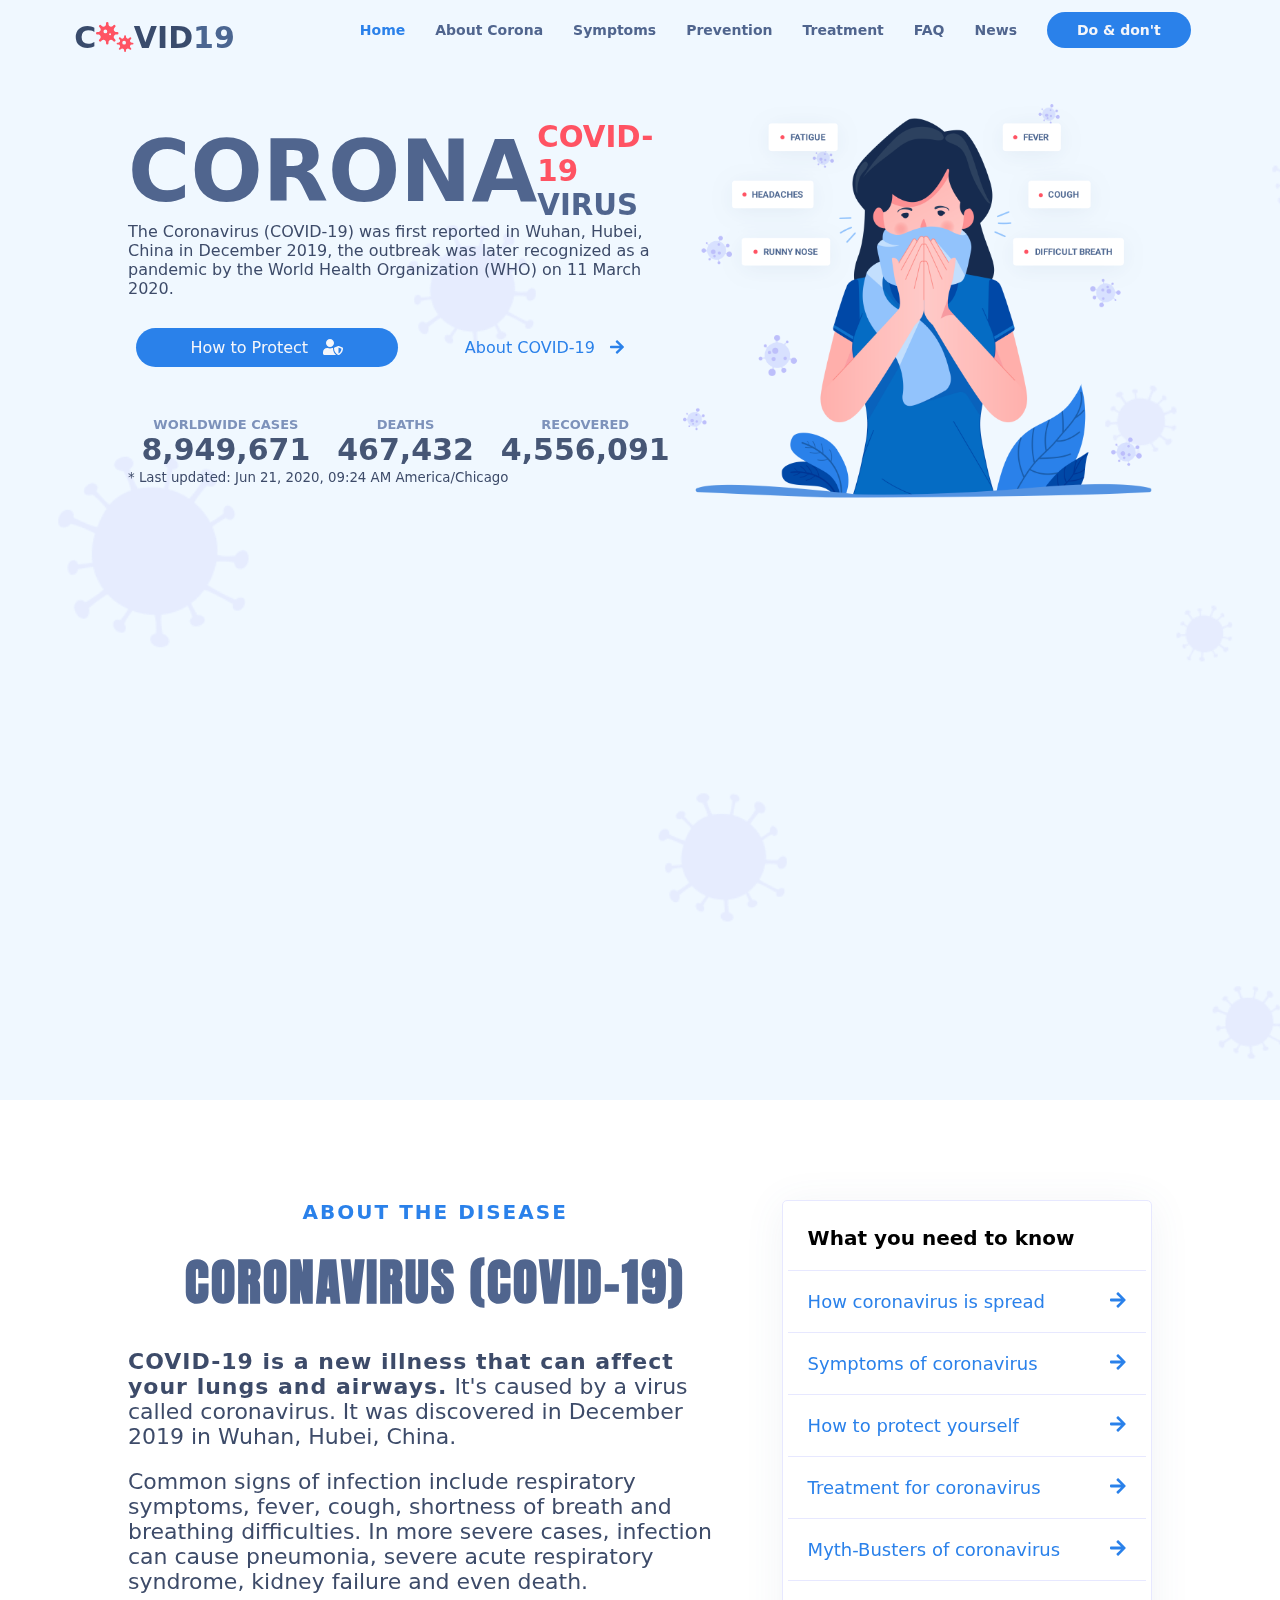
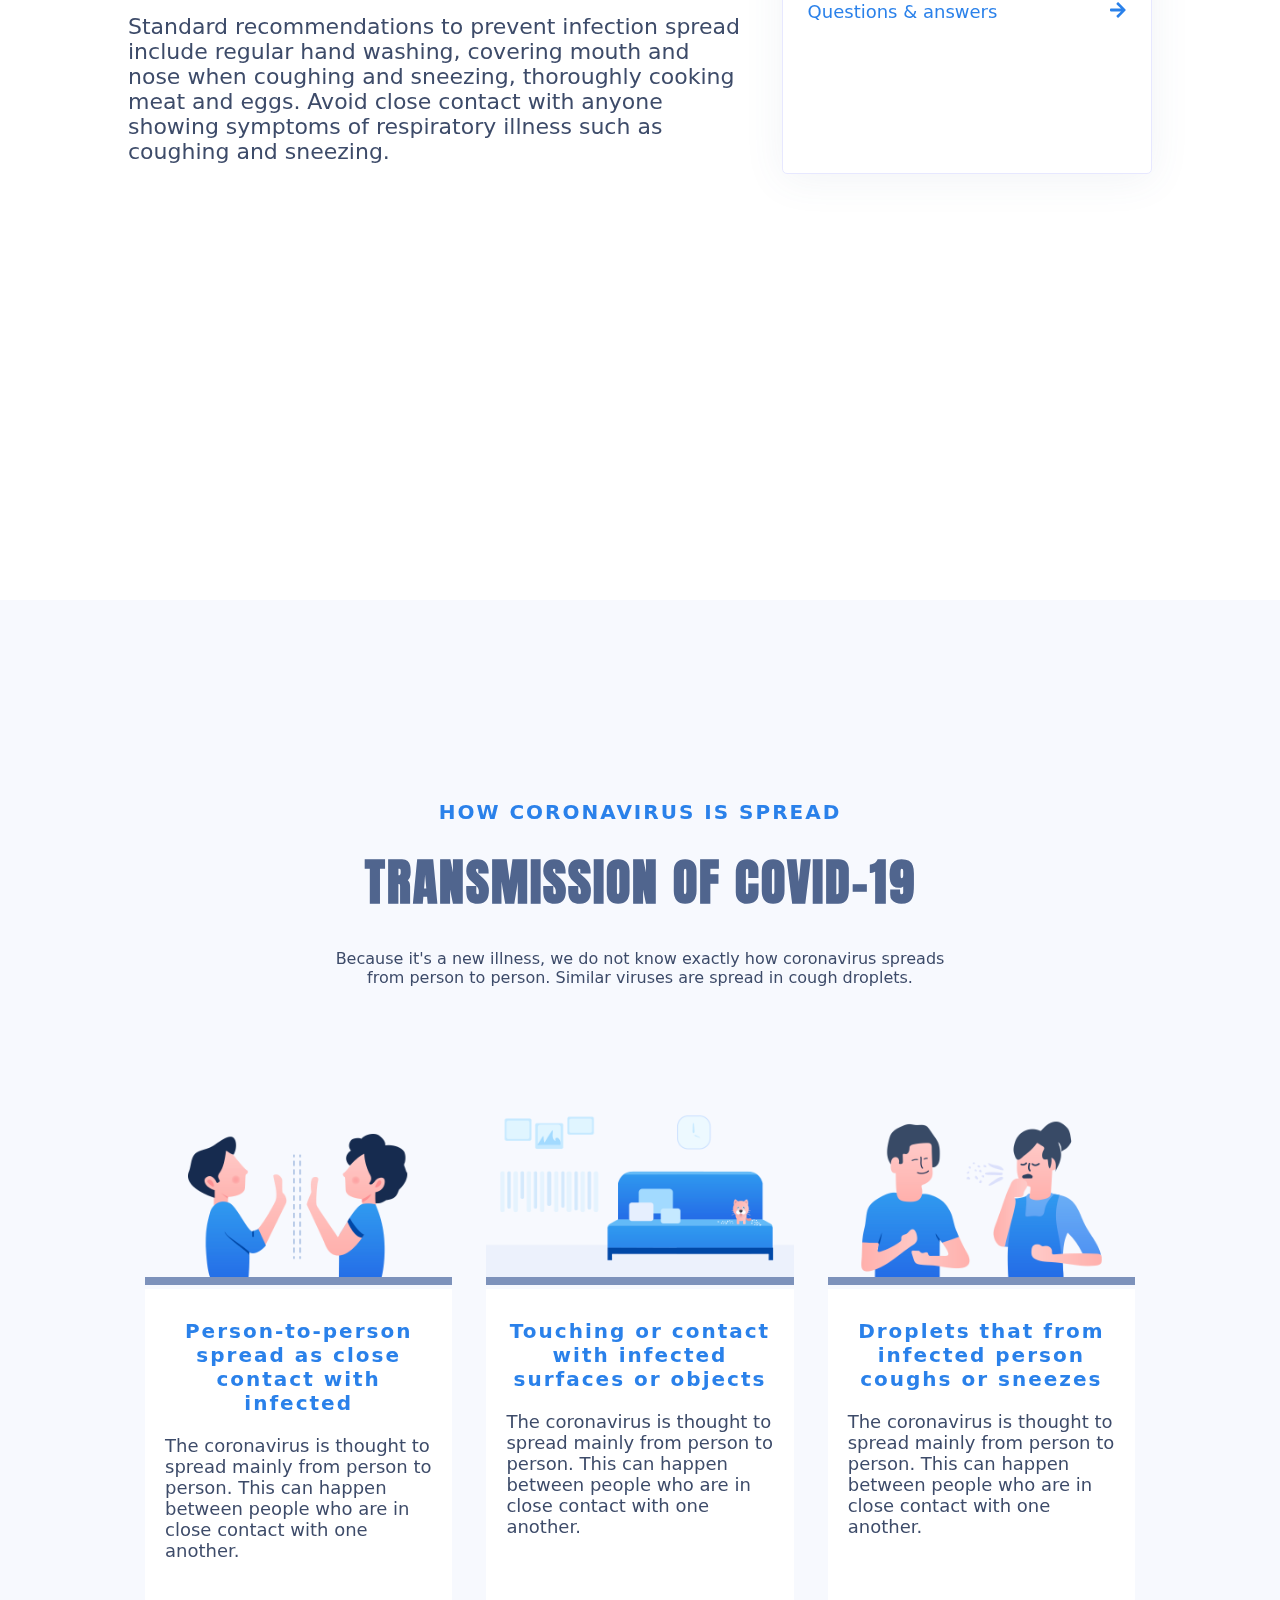
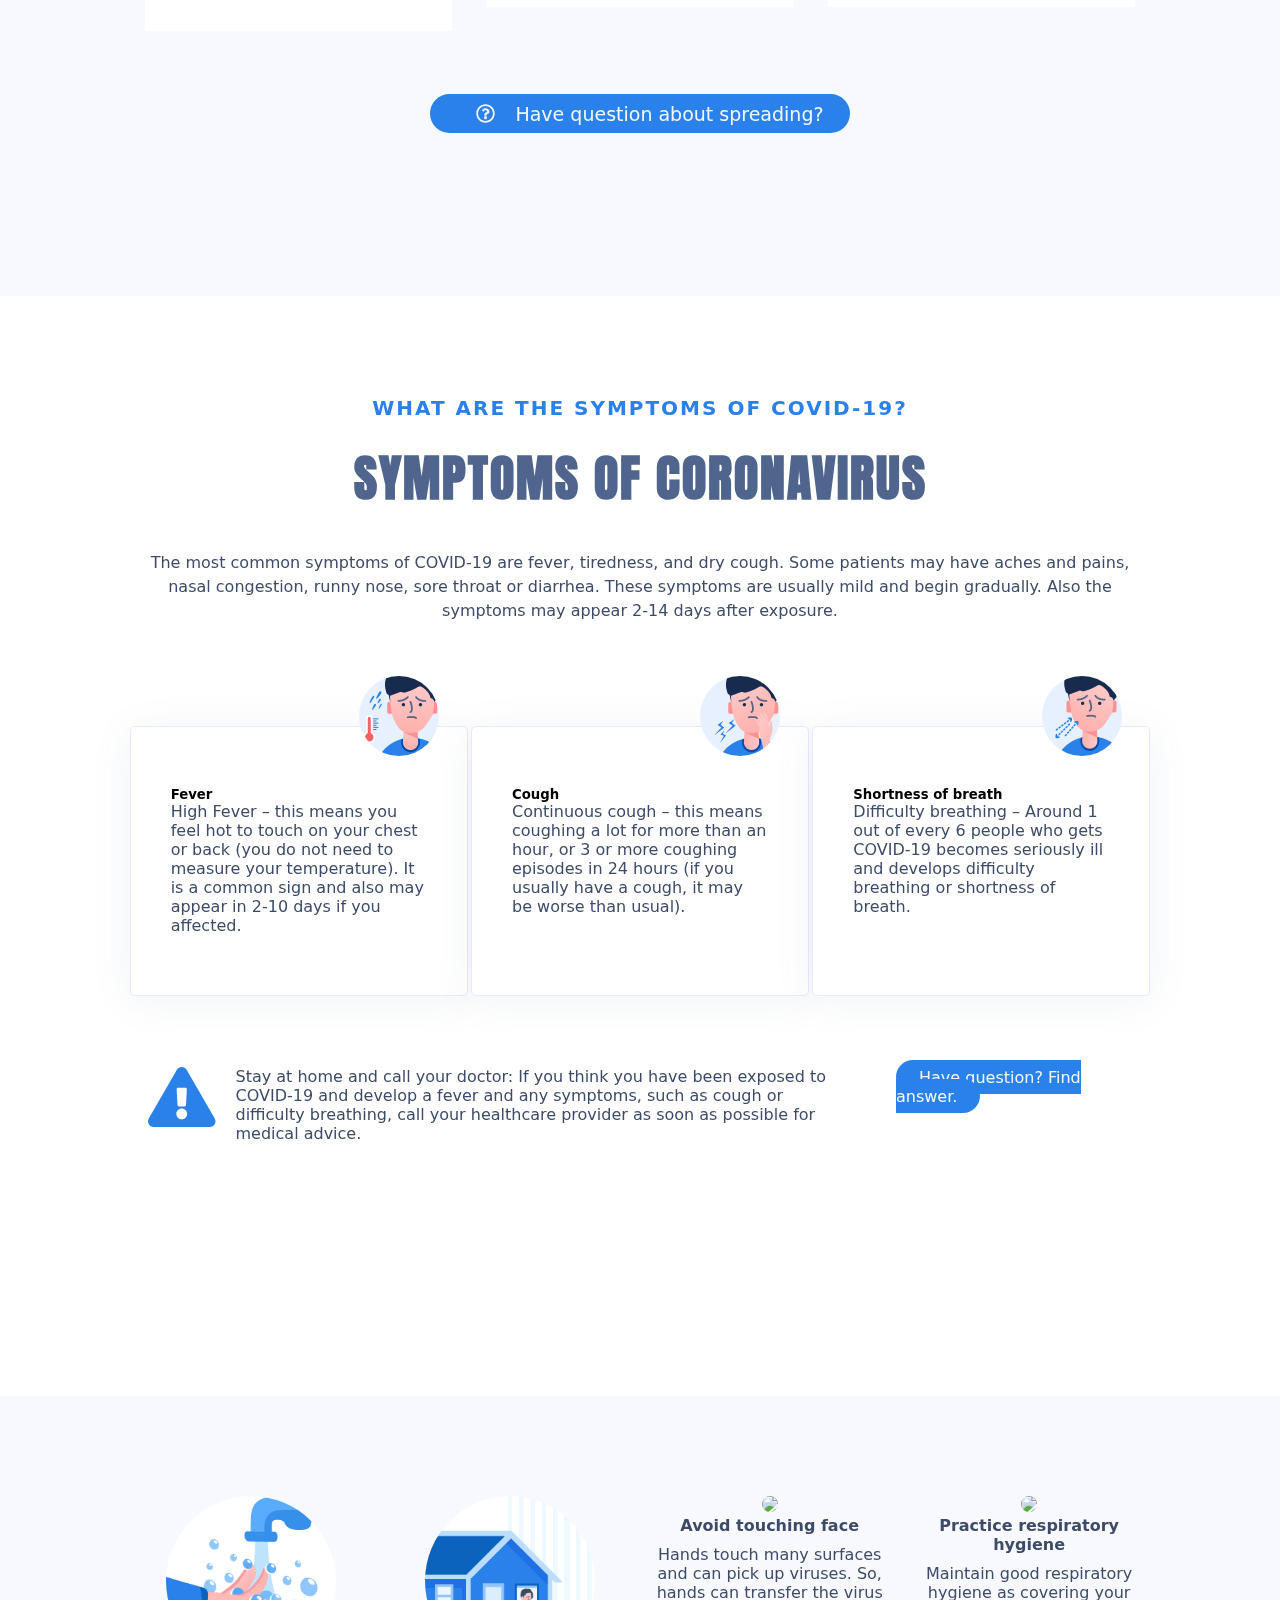
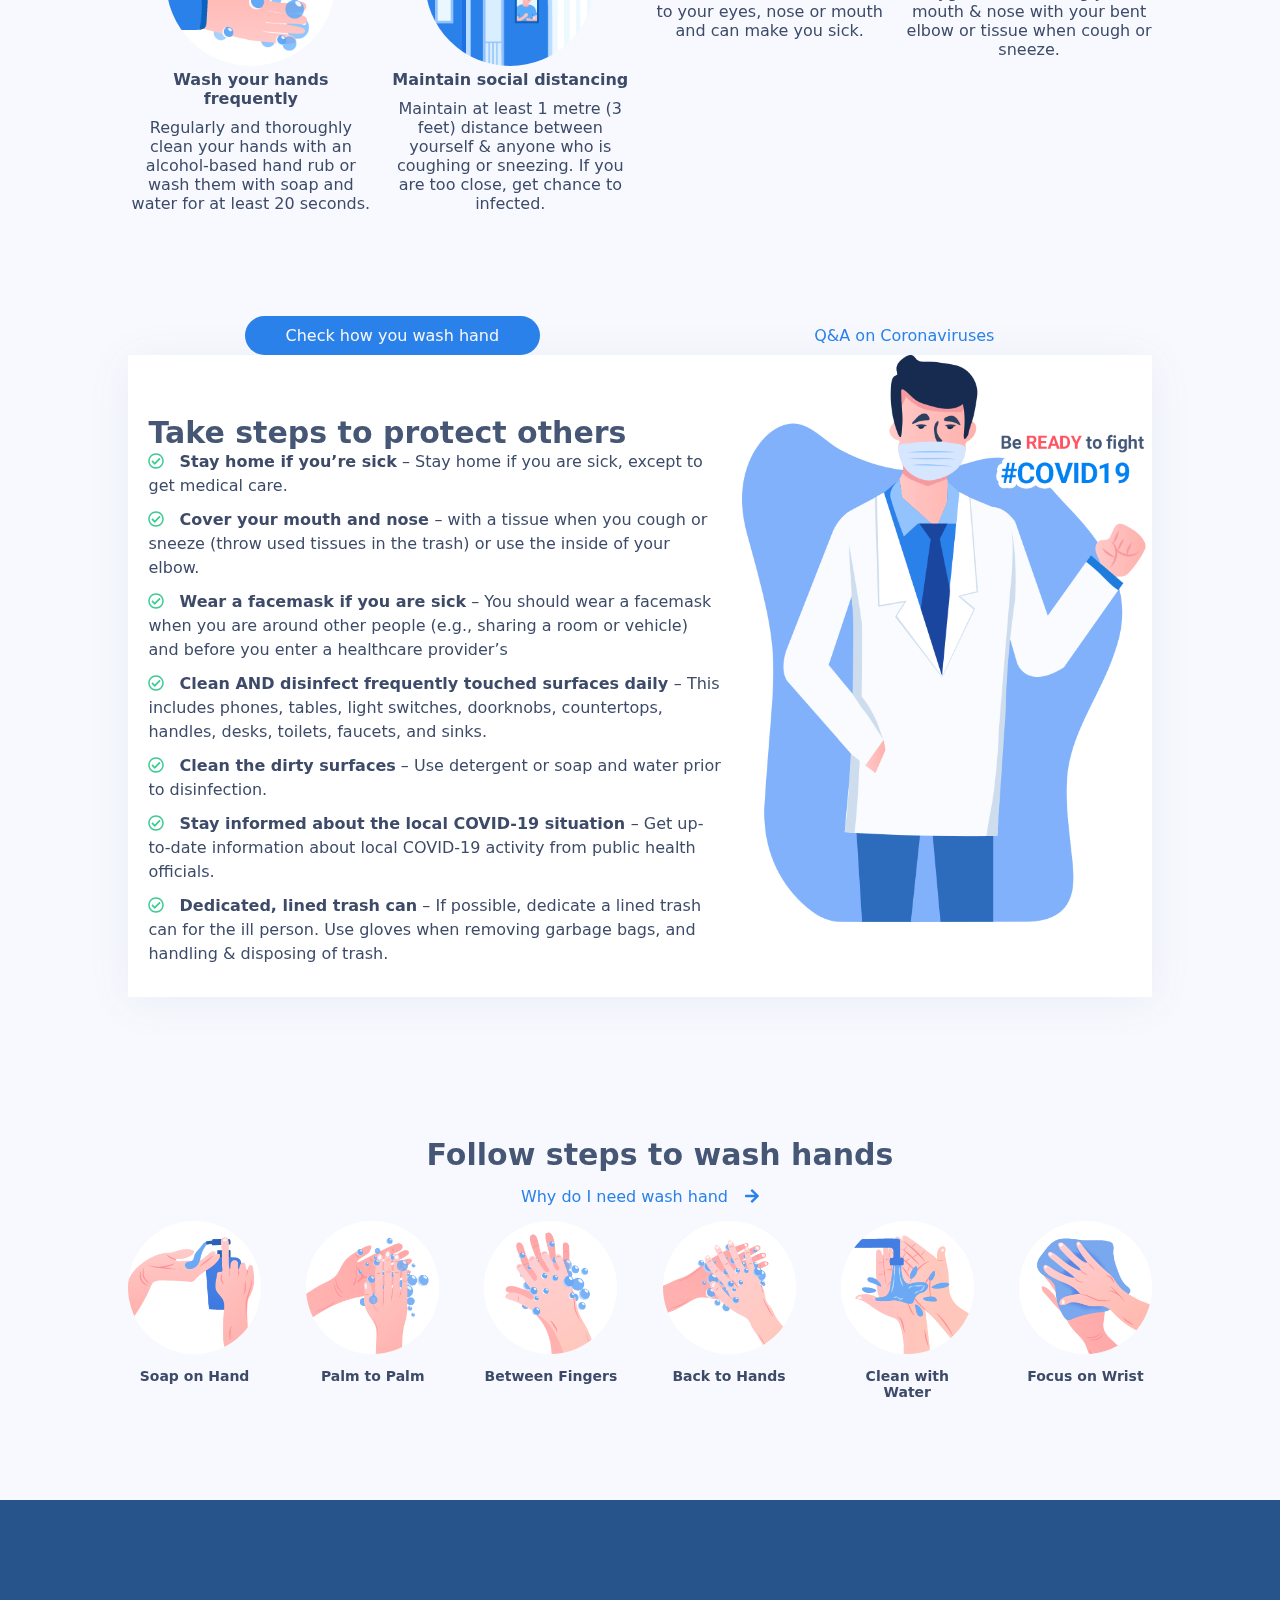
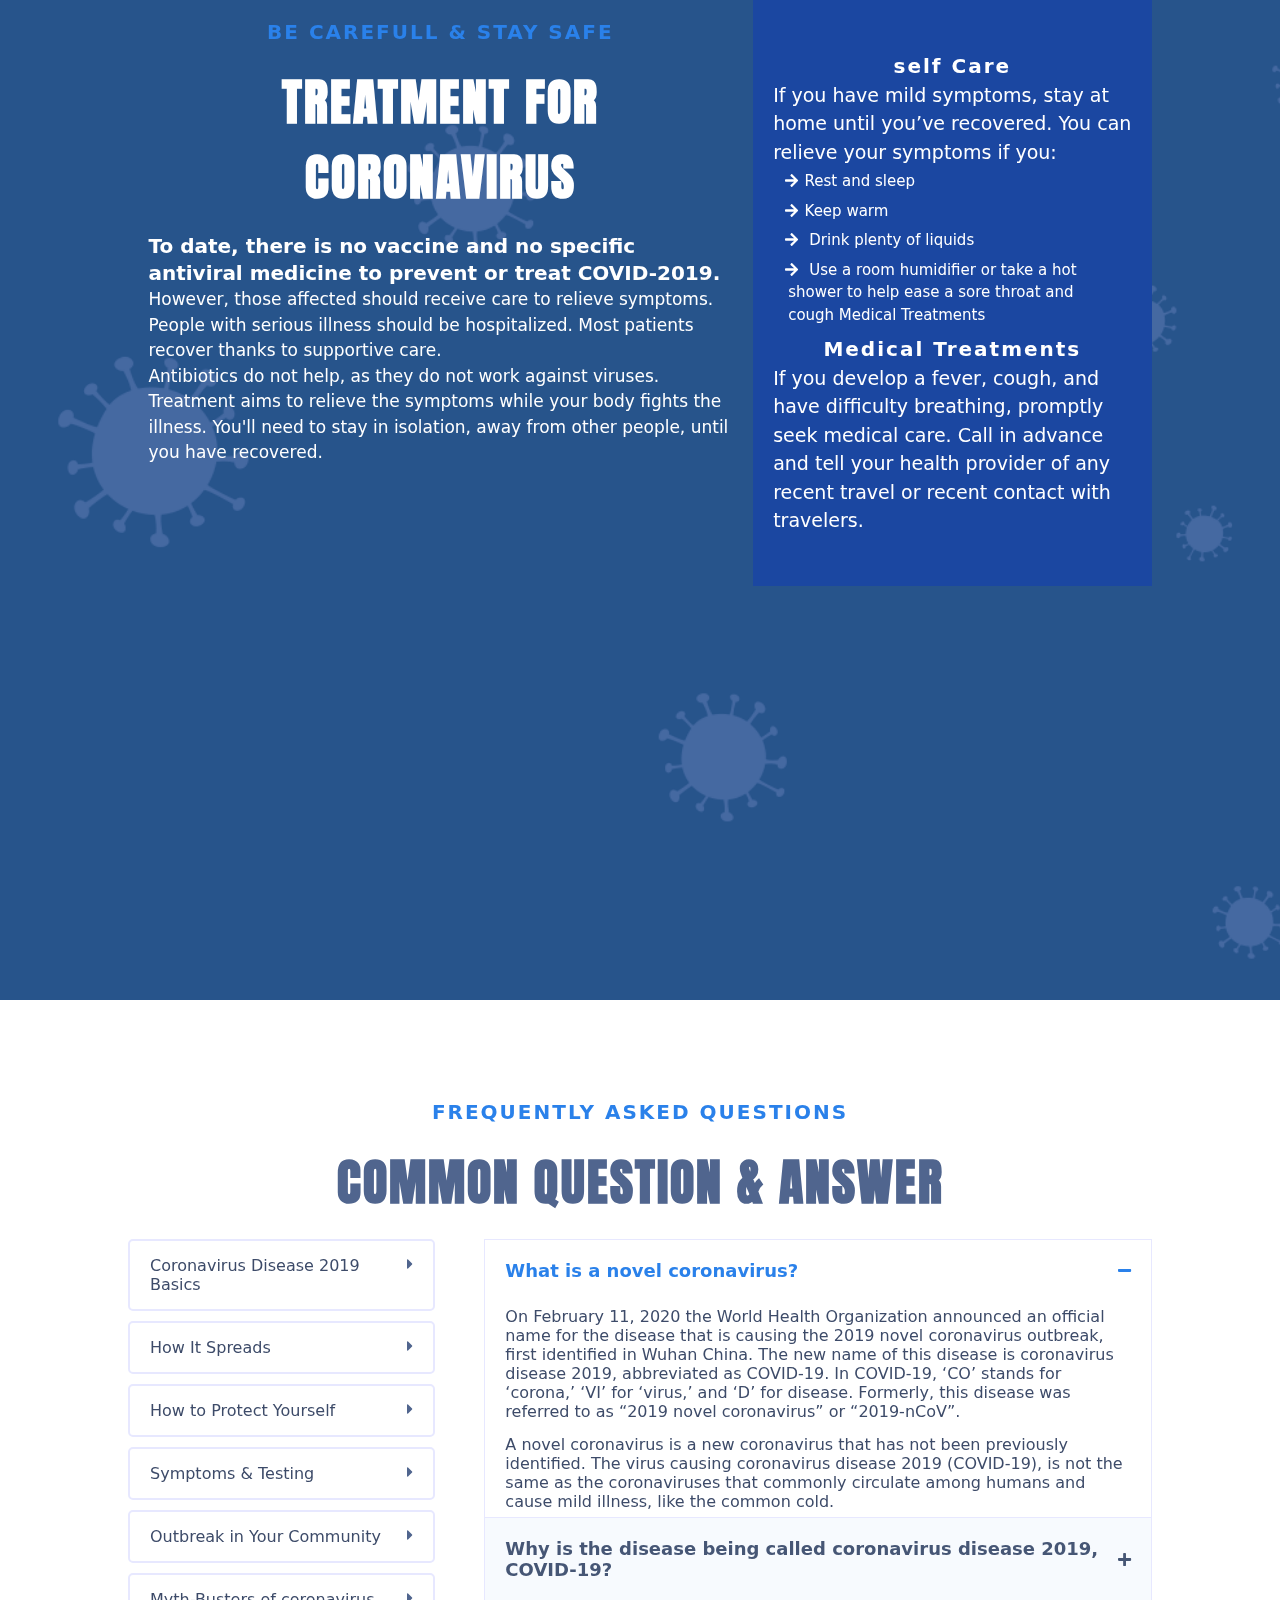
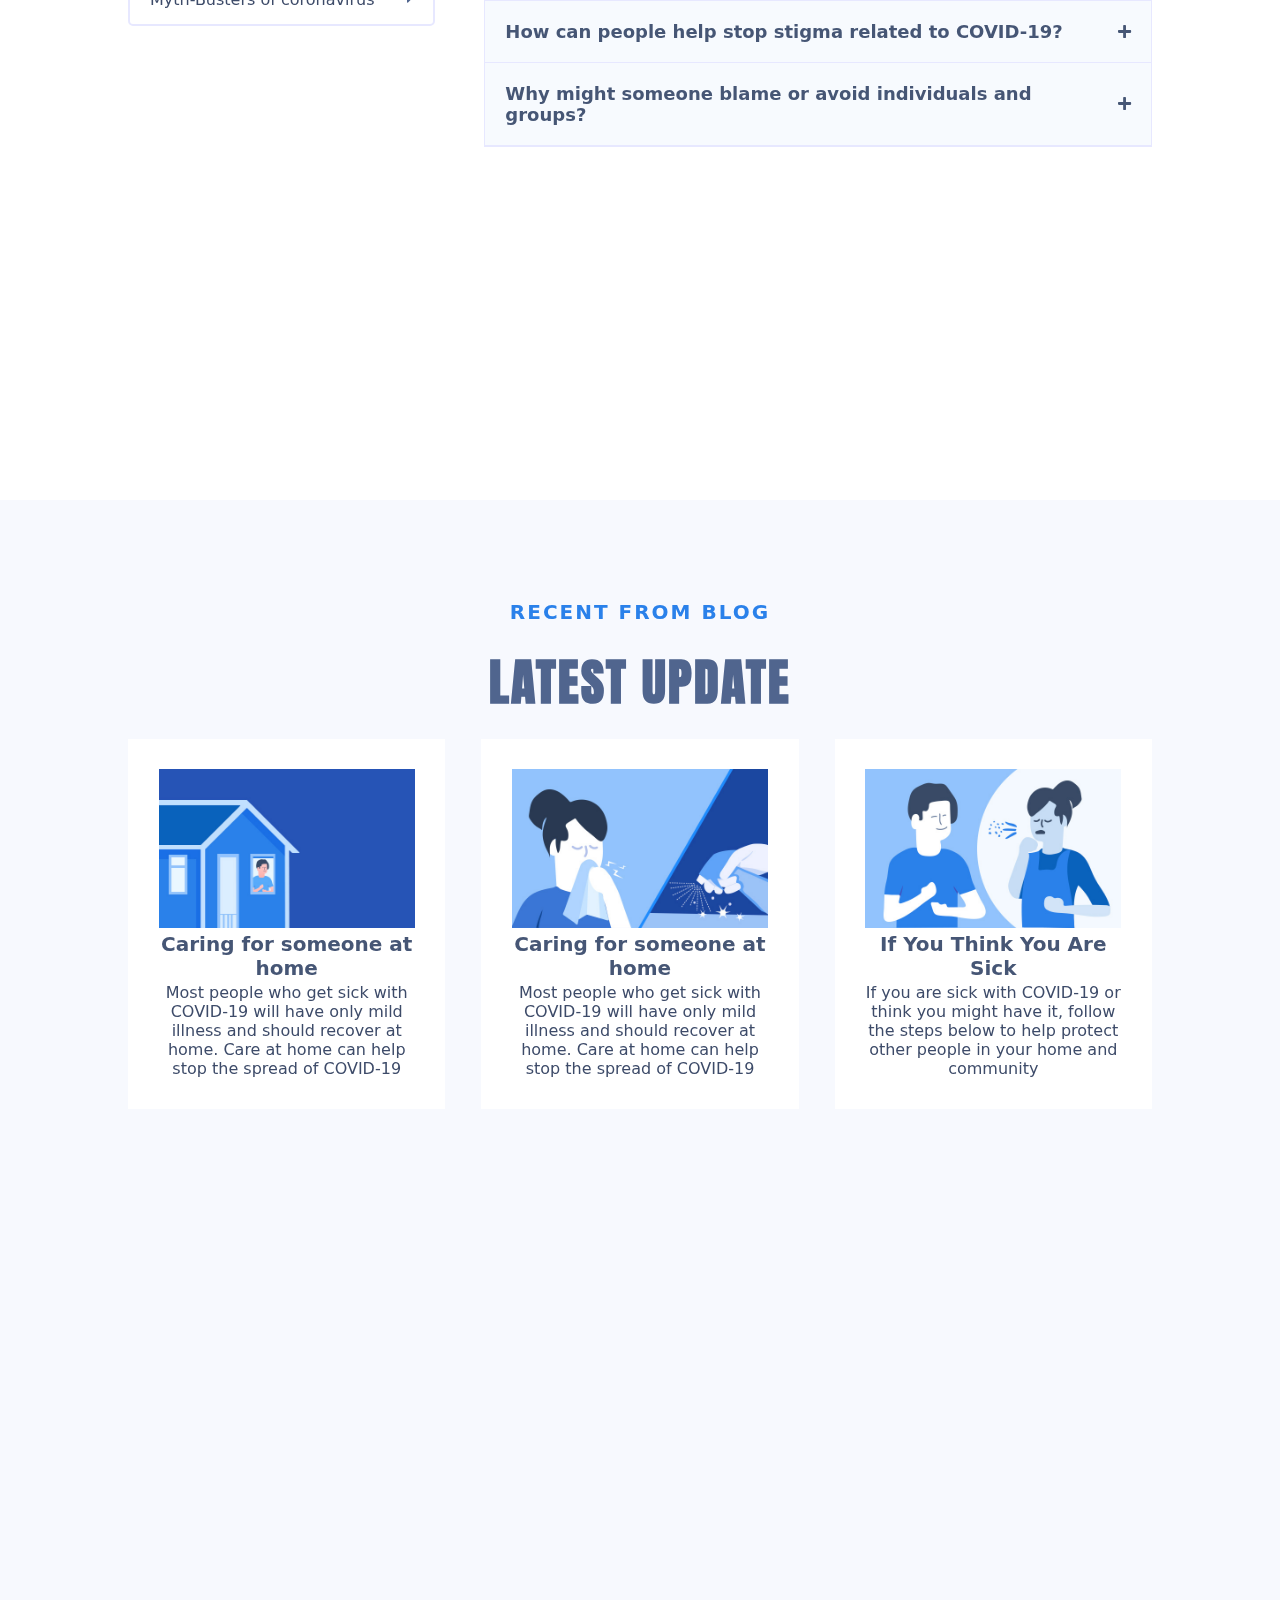
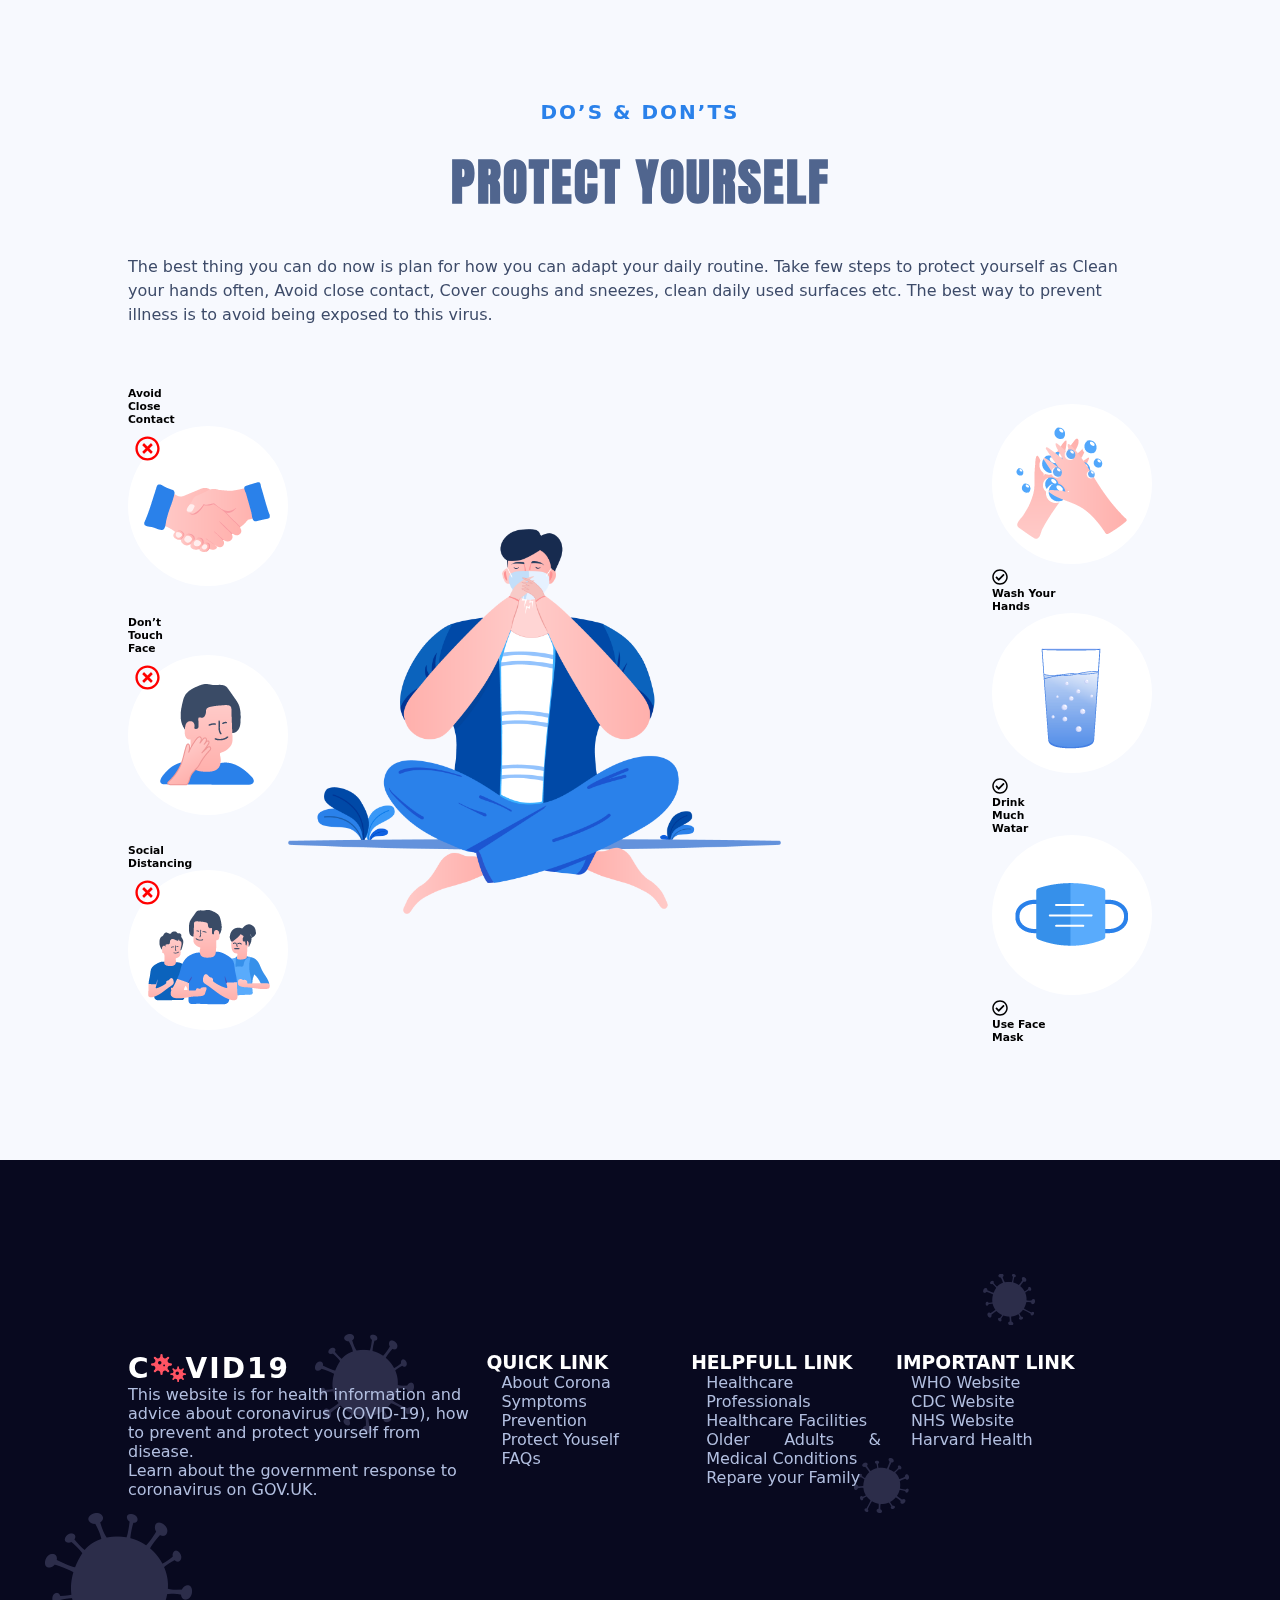
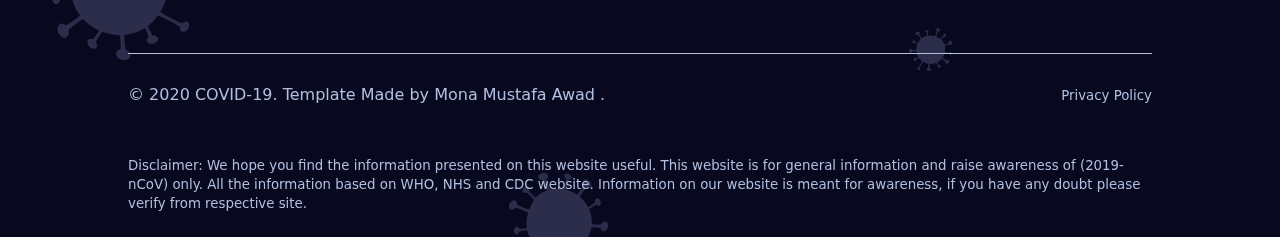
==== index.html @ 30afdab3 "one last edit" ====
<!DOCTYPE html>
<html lang="en">

<head>
    <meta charset="UTF-8">
    <meta http-equiv="X-UA-Compatible" content="IE=edge">
    <meta name="viewport" content="width=device-width, initial-scale=1.0">
    <link rel="icon" href="images/favicon.png">
    <title>Covid-19</title>
    <!-- Animation -->
    <link rel="stylesheet" href="https://cdnjs.cloudflare.com/ajax/libs/animate.css/4.1.1/animate.min.css">
    <!-- Base CSS -->
    <!-- <link rel="stylesheet" href="Css/bootstrap.min.css">
    <link href="https://cdn.jsdelivr.net/npm/bootstrap@5.0.2/dist/css/bootstrap.min.css" rel="stylesheet"
        integrity="sha384-EVSTQN3/azprG1Anm3QDgpJLIm9Nao0Yz1ztcQTwFspd3yD65VohhpuuCOmLASjC" crossorigin="anonymous"> -->

    <!-- <link href="Css/bootstrap-grid.css " rel="stylesheet"> -->
    <link href="Css/custom.css" rel="stylesheet">
    <!-- icons -->
    <link href="css/all.min.css" rel="stylesheet">
    <script src="Js/all.min.js"></script>

    <!-- google fonts -->
    <link rel="preconnect" href="https://fonts.googleapis.com">
    <link rel="preconnect" href="https://fonts.gstatic.com" crossorigin>
    <link href="https://fonts.googleapis.com/css2?family=Anton&display=swap" rel="stylesheet">

    <link href="https://fonts.googleapis.com/css2?family=Staatliches&display=swap" rel="stylesheet">
</head>

<body>
    <header>
        <nav class="fixed-top">
            <div class="container-fluid nav-nav">
                <a class="navbar-brand">C<i class="fas fa-viruses logo"></i>vid<span>19</span></a>
                <div>
                    <ul>
                        <li class="nav-item">
                            <a class="nav-link active" aria-current="page">Home</a>
                        </li>
                        <li class="nav-item">
                            <a class="nav-link">About Corona</a>
                        </li>
                        <li class="nav-item">
                            <a class="nav-link">Symptoms</a>
                        </li>
                        <li class="nav-item">
                            <a class="nav-link">Prevention</a>
                        </li>
                        <li class="nav-item">
                            <a class="nav-link">Treatment</a>
                        </li>
                        <li class="nav-item">
                            <a class="nav-link">FAQ</a>
                        </li>
                        <li class="nav-item">
                            <a class="nav-link">News</a>
                        </li>
                        <li class="nav-item">
                            <a class="nav-link btnLink">Do & don't</a>
                        </li>
                    </ul>
                </div>
            </div>
        </nav>
    </header>
    <!-- ********************************************************************************************
                                    home
        ************************************************************************************************* -->
    <section id="home" class=" HomeBanner navbarItem  mainSection">
        <div class="container">
            <div class=" home ">
                <div class="homeContent">
                    <div class="heading">
                        <div class="mainHeading">
                            <h1>CORONA</h1>
                        </div>
                        <div class="subHeading">
                            <h3 class="diffcolor">COVID-19</h3>
                            <h3>VIRUS</h3>
                        </div>
                    </div>
                    <p>The Coronavirus (COVID-19) was first reported in Wuhan, Hubei, China in December 2019, the
                        outbreak
                        was later recognized as a pandemic by the World Health Organization (WHO) on 11 March 2020.</p>
                    <div class="links">
                        <a href="" class="btnLink">How to Protect
                            <i class="fas fa-user-shield link_icon"></i> </a>
                        <a href="" class="btnLinkTrans">About COVID-19 <i class="fas link_icon fa-arrow-right"></i></a>
                    </div>
                    <div class="cronaCases">
                        <div class="cases">
                            <h6> WORLDWIDE CASES</h6>
                            <p class="numbers"> 8,949,671</p>
                        </div>
                        <div class="cases">
                            <h6>DEATHS</h6>
                            <p class="numbers">467,432</p>
                        </div>
                        <div class="cases">
                            <h6>RECOVERED</h6>
                            <p class="numbers">4,556,091</p>
                        </div>
                    </div>
                    <p><small>* Last updated: Jun 21, 2020, 09:24 AM America/Chicago</small></p>
                </div>
                <div class="homeImg col-lg-6 col-md-6 col-sm-12">
                    <img src="Images/header-a.png" alt="header-a">
                </div>
            </div>
        </div>
    </section>
    <!-- ********************************************************************************************
                                    about
        ************************************************************************************************* -->
    <section id="about " class=" navbarItem aboutaboutContent mainSection">
        <div class="container">
            <div class="about">
                <div class="aboutContent ">
                    <h4> ABOUT THE DISEASE</h4>
                    <h2>CORONAVIRUS (COVID-19)</h2>
                    <p class="mainP">
                        <span> COVID-19 is a new illness that can affect your lungs and airways.</span>
                        It's caused by a virus called coronavirus. It was discovered in December 2019 in Wuhan, Hubei,
                        China.
                    </p>
                    <p class="mainP">Common signs of infection include respiratory symptoms, fever, cough, shortness of
                        breath
                        and
                        breathing difficulties. In more severe cases, infection can cause pneumonia, severe acute
                        respiratory syndrome, kidney failure and even death.</p>
                    <p class="mainP">
                        Standard recommendations to prevent infection spread include regular hand washing, covering
                        mouth
                        and nose when coughing and sneezing, thoroughly cooking meat and eggs. Avoid close contact
                        with
                        anyone showing symptoms of respiratory illness such as coughing and sneezing.
                    </p>
                </div>
                <div class="aboutdetails col-lg-4 col-md-6 col-sm-12 ">
                    <h5> What you need to know</h5>
                    <div class="details">
                        <a href="">How coronavirus is spread</a>
                        <i class="fas fa-arrow-right icon"></i>
                        <!-- <i class="ti-arrow-right"></i> -->
                    </div>
                    <div class="details">
                        <a href="">Symptoms of coronavirus</a>
                        <i class="fas fa-arrow-right icon"></i>
                        <!-- <i class="ti-arrow-right"></i> -->
                    </div>
                    <div class="details">
                        <a href="">How to protect yourself</a>
                        <i class="fas fa-arrow-right icon"></i>
                        <!-- <i class="ti-arrow-right"></i> -->
                    </div>
                    <div class="details">
                        <a href="">Treatment for coronavirus</a>
                        <i class="fas fa-arrow-right icon"></i>
                        <!-- <i class="ti-arrow-right"></i> -->
                    </div>
                    <div class="details">
                        <a href="">Myth-Busters of coronavirus</a>
                        <i class="fas fa-arrow-right icon"></i>
                        <!-- <i class="ti-arrow-right"></i> -->
                    </div>
                    <div class="details">
                        <a href="">Questions & answers</a>
                        <i class="fas fa-arrow-right icon"></i>
                        <!-- <i class="ti-arrow-right "></i> -->
                    </div>
                </div>
            </div>
        </div>
    </section>
    <!-- ********************************************************************************************
                                        spread
        ************************************************************************************************* -->
    <section id="spread" class="mainSection spread ">
        <div class=" container">
            <div class="spreadContant">
                <h4>
                    HOW CORONAVIRUS IS SPREAD
                </h4>
                <h2>TRANSMISSION OF COVID-19
                </h2>
                <p> Because it's a new illness, we do not know exactly how coronavirus spreads from person to person.
                    Similar viruses are spread in cough droplets.
                </p>
            </div>
            <div class="spreadDetials ">
                <div class=" details ">
                    <img src="Images/spread-a.png" alt="">
                    <div class="spreadDetialsContant">
                        <h4>Person-to-person spread as close contact with infected</h4>
                        <p>The coronavirus is thought to spread mainly from person to person. This can happen between
                            people
                            who are in close contact with one another.</p>
                    </div>
                </div>
                <div class=" details">
                    <img src="Images/spread-b.png" alt="">
                    <div class="spreadDetialsContant">
                        <h4>Touching or contact with infected surfaces or objects</h4>
                        <p>The coronavirus is thought to spread mainly from person to person. This can happen between
                            people
                            who are in close contact with one another.</p>
                    </div>
                </div>
                <div class="details ">
                    <img src="Images/spread-c.png" alt="">
                    <div class="spreadDetialsContant">
                        <h4>Droplets that from infected person coughs or sneezes</h4>
                        <p>The coronavirus is thought to spread mainly from person
                            to person. This can happen between people who are in close contact with one another.</p>
                    </div>
                </div>
            </div>
            <div class="question">
                <a class="btnLink"><i class="far fa-question-circle link_icon"></i>Have question about spreading?</a>
            </div>
        </div>
    </section>
    <!-- ********************************************************************************************
                                    symptoms
        ************************************************************************************************* -->
    <section id="symptoms" class="mainSection navbarItem ">
        <div class="symptoms container">
            <div class="symptomsContant">
                <h4>
                    WHAT ARE THE SYMPTOMS OF COVID-19?
                </h4>
                <h2>SYMPTOMS OF CORONAVIRUS
                </h2>
                <p class="centerP"> The most common symptoms of COVID-19 are fever, tiredness, and dry cough. Some
                    patients may have
                    aches
                    and pains, nasal congestion, runny nose, sore throat or diarrhea. These symptoms are usually mild
                    and
                    begin gradually. Also the symptoms may appear 2-14 days after exposure.
                </p>
            </div>
            <div class=" symptomsDetials ">
                <div class="details ">
                    <div class="symptomsDetialsImg">
                        <img src="Images/symptom-a.png" alt="">
                    </div>
                    <h5>Fever</h5>
                    <p>
                        High Fever – this means you feel hot to touch on your chest or back (you do not need to
                        measure your temperature). It is a common sign and also may appear in 2-10 days if you
                        affected.
                    </p>
                </div>
                <div class="details ">
                    <div class="symptomsDetialsImg">
                        <img src="Images/symptom-b.png" alt="">
                    </div>
                    <h5>Cough
                    </h5>
                    <p>
                        Continuous cough – this means coughing a lot for more than an hour, or 3 or more coughing
                        episodes in 24 hours (if you usually have a cough, it may be worse than usual).
                    </p>
                </div>
                <div class="details ">
                    <div class="symptomsDetialsImg">
                        <img src="Images/symptom-c.png" alt="">
                    </div>
                    <h5>
                        Shortness of breath
                    </h5>
                    <p>
                        Difficulty breathing – Around 1 out of every 6 people who gets COVID-19 becomes seriously
                        ill and develops difficulty breathing or shortness of breath.
                    </p>
                </div>
            </div>
            <div class="staySafe">
                <div class="text">
                    <i class="fas fa-exclamation-triangle danger-icon"></i>
                    <p>
                        Stay at home and call your doctor: If you think you have been exposed to COVID-19 and develop a
                        fever and any symptoms, such as cough or difficulty breathing, call your healthcare provider as
                        soon
                        as possible for medical advice.
                    </p>
                </div>
                <div class="help">
                    <a class="btnLink">
                        <i class="ti-help-alt link_icon"></i>Have question? Find answer.</a>
                </div>
            </div>
        </div>
    </section>
    <!-- ********************************************************************************************
                                    PROTECT
        ************************************************************************************************* -->
    <section id="Protect" class="mainSection protect navbarItem">
        <div class="container">

            <!-- ****************** protectdetails************************************************** -->
            <div class="protectdetails">
                <div class="details ">
                    <img src="Images/advice-a.png">
                    <h6>Wash your hands frequently</h6>
                    <p>Regularly and thoroughly clean your hands with an alcohol-based hand rub or wash them with soap
                        and water for at least 20 seconds.
                    </p>
                </div>
                <div class="details col-lg-3">
                    <img src="Images/advice-b.png">
                    <h6>Maintain social distancing</h6>
                    <p>Maintain at least 1 metre (3 feet) distance between yourself & anyone who is coughing or
                        sneezing. If you are too close, get chance to infected.
                    </p>
                </div>
                <div class="details col-lg-3">
                    <img src="Images/advice-C.png">
                    <h6>Avoid touching face</h6>
                    <p>Hands touch many surfaces and can pick up viruses. So, hands can transfer the virus to your eyes,
                        nose or mouth and can make you sick.
                    </p>
                </div>
                <div class="details col-lg-3">
                    <img src="Images/advice-D.png">
                    <h6>Practice respiratory hygiene</h6>
                    <p>Maintain good respiratory hygiene as covering your mouth & nose with your bent elbow or tissue
                        when cough or sneeze.
                    </p>
                </div>
            </div>

            <!-- ****************** links************************************************** -->
            <div class="links">
                <a class="btnLink">
                    Check how you wash hand
                </a>
                <a class="diffLink">Q&A on Coronaviruses </a>
            </div>

            <!-- ****************** protectOthers************************************************** -->
            <div class="protectOthers">
                <div class="protectOthersDetails">
                    <h3>Take steps to protect others</h3>
                    <div class="details">
                        <i class="far check-icon fa-check-circle"></i>
                        <p>
                            <span>Stay home if you’re sick</span> – Stay home if you are sick, except to get medical
                            care.</p>
                    </div>
                    <div class="details">
                        <i class="far check-icon fa-check-circle"></i>
                        <p><span>Cover your mouth and nose </span>– with a tissue when you cough or sneeze (throw used
                            tissues in
                            the
                            trash) or use the inside of your elbow.
                        </p>
                    </div>
                    <div class="details">
                        <i class="far check-icon fa-check-circle"></i>
                        <p><span>Wear a facemask if you are sick</span> – You should wear a facemask when you are around
                            other
                            people
                            (e.g., sharing a room or vehicle) and before you enter a healthcare provider’s
                        </p>
                    </div>
                    <div class="details">
                        <i class="far check-icon fa-check-circle"></i>
                        <p><span>Clean AND disinfect frequently touched surfaces daily </span>– This includes phones,
                            tables,
                            light
                            switches, doorknobs, countertops, handles, desks, toilets, faucets, and sinks.
                        </p>
                    </div>
                    <div class="details">
                        <i class="far check-icon fa-check-circle"></i>
                        <p><span>Clean the dirty surfaces</span> – Use detergent or soap and water prior to
                            disinfection.
                        </p>
                    </div>
                    <div class="details">
                        <i class="far check-icon fa-check-circle"></i>
                        <p><span>Stay informed about the local COVID-19 situation </span>– Get up-to-date information
                            about local
                            COVID-19 activity from public health officials.
                        </p>
                    </div>
                    <div class="details">
                        <i class="far check-icon fa-check-circle"></i>
                        <p><span>Dedicated, lined trash can</span> – If possible, dedicate a lined trash can for the ill
                            person.
                            Use
                            gloves when removing garbage bags, and handling & disposing of trash.
                        </p>
                    </div>
                </div>
                <div class="protectOthersImage col-lg-4">
                    <img src="Images/steps.png">
                </div>
            </div>
            <!-- ****************** steps************************************************** -->
            <div class="stepsContent  steps ">
                <div class="steps-text">
                    <h3>Follow steps to wash hands</h3>
                    <div class="link">
                        <a class="diffLink">Why do I need wash hand <i class="fas arrow-icon fa-arrow-right"></i></a>
                    </div>
                </div>
                <div class="StepsDetails ">
                    <div class=" details ">
                        <img src="Images/hand-a.png">
                        <h6>Soap on Hand</h6>
                    </div>
                    <div class="details">
                        <img src="Images/hand-b.png">
                        <h6>Palm to Palm</h6>
                    </div>
                    <div class="details">
                        <img src="Images/hand-c.png">
                        <h6>Between Fingers</h6>
                    </div>
                    <div class="details">
                        <img src="Images/hand-d.png">
                        <h6>Back to Hands</h6>
                    </div>
                    <div class="details">
                        <img src="Images/hand-e.png">
                        <h6>Clean with Water</h6>
                    </div>
                    <div class="details">
                        <img src="Images/hand-f.png">
                        <h6>Focus on Wrist</h6>
                    </div>
                </div>
            </div>
        </div>
    </section>
    <!-- ********************************************************************************************
                                    TREATMENT
        ************************************************************************************************* -->
    <section id="treatment" class="mainSection treatment navbarItem">
        <div class="container">
            <div class="treatmentContent">
                <div class="treatmentText">
                    <h4>
                        BE CAREFULL & STAY SAFE
                    </h4>
                    <h2>
                        TREATMENT FOR CORONAVIRUS
                    </h2>
                    <p>
                        <span>To date, there is no vaccine and no specific antiviral medicine to prevent or treat
                            COVID-2019.</span>
                        However, those affected should receive care to relieve symptoms. People with serious illness
                        should
                        be hospitalized. Most patients recover thanks to supportive care.
                    </p>
                    <p>Antibiotics do not help, as they do not work against viruses. Treatment aims to relieve the
                        symptoms
                        while your body fights the illness. You'll need to stay in isolation, away from other people,
                        until
                        you have recovered.
                    </p>
                </div>
                <div class="treatmentDetails">
                    <div>
                        <h4>self Care</h4>
                        <p> If you have mild symptoms, stay at home until you’ve recovered. You can relieve your
                            symptoms if
                            you:
                        </p>
                    </div>
                    <ul>
                        <li>
                            <i class="fas arrow-icon fa-arrow-right"></i>Rest and sleep
                        </li>
                        <li>
                            <i class="fas arrow-icon fa-arrow-right"></i>Keep warm
                        </li>
                        <li>
                            <i class="fas arrow-icon fa-arrow-right"></i> Drink plenty of liquids
                        </li>
                        <li>
                            <i class="fas arrow-icon fa-arrow-right"></i>
                            Use a room humidifier or take a hot shower to help ease a sore throat and cough
                            Medical Treatments
                        </li>
                    </ul>
                    <div>
                        <h4>Medical Treatments</h4>
                        <p>
                            If you develop a fever, cough, and have difficulty breathing, promptly seek medical care.
                            Call
                            in
                            advance and tell your health provider of any recent travel or recent contact with travelers.
                        </p>
                    </div>

                </div>
            </div>
        </div>
    </section>

    <!-- ********************************************************************************************
                                    COMMON QUESTION
        ************************************************************************************************* -->
    <section id="CommenQuestion" class="mainSection navbarItem CommenQuestion">
        <div class="container">
            <h4>FREQUENTLY ASKED QUESTIONS</h4>
            <h2>COMMON QUESTION & ANSWER</h2>
            <div class="CommenQuestionContent">
                <div class="question">
                    <div class="details">
                        <p>Coronavirus Disease 2019 Basics</p>
                        <i class="fas fa-caret-right"></i>
                    </div>
                    <div class="details">
                        <p> How It Spreads</p>
                        <i class="fas fa-caret-right"></i>
                    </div>
                    <div class="details">
                        <p>How to Protect Yourself</p>
                        <i class="fas fa-caret-right"></i>
                    </div>
                    <div class="details">
                        <p>Symptoms & Testing</p>
                        <i class="fas fa-caret-right"></i>
                    </div>
                    <div class="details">
                        <p> Outbreak in Your Community</p>
                        <i class="fas fa-caret-right"></i>
                    </div>
                    <div class="details">
                        <p> Myth-Busters of coronavirus</p>
                        <i class="fas fa-caret-right"></i>
                    </div>
                </div>
                <div class="answers ">
                    <div class=" answerDetails one">
                        <div class="details">
                            <div class="main-question active">
                                <h6>What is a novel coronavirus?</h6>
                                <!-- <i class="fas fa-plus  show-icon"></i> -->
                                <i class="fas  show-icon  fa-minus"></i>
                            </div>
                            <div class="main-question-answer">
                                <p> On February 11, 2020 the World Health Organization announced an official name for
                                    the
                                    disease that is causing the 2019 novel coronavirus outbreak, first identified in
                                    Wuhan
                                    China. The new name of this disease is coronavirus disease 2019, abbreviated as
                                    COVID-19. In COVID-19, ‘CO’ stands for ‘corona,’ ‘VI’ for ‘virus,’ and ‘D’ for
                                    disease.
                                    Formerly, this disease was referred to as “2019 novel coronavirus” or “2019-nCoV”.
                                </p>
                                <p>
                                    A novel coronavirus is a new coronavirus that has not been previously identified.
                                    The
                                    virus causing coronavirus disease 2019 (COVID-19), is not the same as the
                                    coronaviruses
                                    that commonly circulate among humans and cause mild illness, like the common cold.
                                </p>
                            </div>
                        </div>
                        <div class="details">
                            <div class="main-question minimized ">
                                <h6>Why is the disease being called coronavirus disease 2019, COVID-19?</h6>
                                <i class="fas show-icon  fa-plus"></i>
                                <i class="fas hide-icon  fa-minus"></i>
                            </div>
                            <div class=" main-question-answer hide-answer">
                                <p>On February 11, 2020 the World Health Organization announced an
                                    official
                                    name for the disease that is causing the 2019 novel coronavirus outbreak, first
                                    identified
                                    in Wuhan China. The new name of this disease is coronavirus disease 2019,
                                    abbreviated as
                                    COVID-19. In COVID-19, ‘CO’ stands for ‘corona,’ ‘VI’ for ‘virus,’ and ‘D’ for
                                    disease.
                                    Formerly, this disease was referred to as “2019 novel coronavirus” or “2019-nCoV”.
                                </p>
                                <p>
                                    There are many types of human coronaviruses including some that commonly cause mild
                                    upper-respiratory tract illnesses. COVID-19 is a new disease, caused be a novel (or
                                    new)
                                    coronavirus that has not previously been seen in humans. The name of this disease
                                    was
                                    selected following the World Health Organization (WHO) best practiceexternal icon
                                    for
                                    naming
                                    of new human infectious diseases.</p>
                            </div>
                        </div>
                        <div class="details">
                            <div class="main-question minimized">
                                <h6>How can people help stop stigma related to COVID-19?</h6>
                                <i class="fas fa-plus show-icon"></i>
                                <i class="fas hide-icon showless-icon fa-minus"></i>

                            </div>
                            <div class=" main-question-answer hide-answer">
                                <p>
                                    People can fight stigma and help, not hurt, others by providing social support.
                                    Counter
                                    stigma by learning and sharing facts. Communicating the facts that viruses do not
                                    target
                                    specific racial or ethnic groups and how COVID-19 actually spreads can help stop
                                    stigma.
                                </p>
                            </div>
                        </div>
                        <div class="details">
                            <div class="main-question minimized">
                                <h6>Why might someone blame or avoid individuals and groups?</h6>
                                <i class="fas fa-plus show-icon"></i>
                                <i class="fas hide-icon fa-minus"></i>

                            </div>
                            <div class=" main-question-answer hide-answer">
                                <p>
                                    People in the U.S. may be worried or anxious about friends and
                                    relatives
                                    who are living in or visiting areas where COVID-19 is spreading. Some people are
                                    worried
                                    about the disease. Fear and anxiety can lead to social stigma, for example, towards
                                    Chinese
                                    or other Asian Americans or people who were in quarantine.</p>
                                <p>
                                    Stigma is discrimination against an identifiable group of people, a place, or a
                                    nation.
                                    Stigma is associated with a lack of knowledge about how COVID-19 spreads, a need to
                                    blame
                                    someone, fears about disease and death, and gossip that spreads rumors and myths.
                                </p>
                                <p>
                                    Stigma hurts everyone by creating more fear or anger towards ordinary people instead
                                    of the disease that is causing the problem.
                                </p>
                            </div>
                        </div>
                    </div>
                </div>
                <div class="answers header-active">
                    <div class=" answerDetails one">
                        <div class="details">
                            <div class="main-question active">
                                <h6>What is the source of the virus?</h6>
                                <!-- <i class="fas fa-plus  show-icon"></i> -->
                                <i class="fas show-icon fa-minus"></i>
                            </div>
                            <div class="main-question-answer">
                                <p> Coronaviruses are a large family of viruses. Some cause illness in people, and
                                    others, such as canine and feline coronaviruses, only infect animals. Rarely, animal
                                    coronaviruses that infect animals have emerged to infect people and can spread
                                    between people. This is suspected to have occurred for the virus that causes
                                    COVID-19. Middle East Respiratory Syndrome (MERS) and Severe Acute Respiratory
                                    Syndrome (SARS) are two other examples of coronaviruses that originated from animals
                                    and then spread to people. More information about the source and spread of COVID-19
                                    is available on the Situation Summary: Source and Spread of the Virus.</p>
                                <p>
                                    A novel coronavirus is a new coronavirus that has not been previously identified.
                                    The
                                    virus causing coronavirus disease 2019 (COVID-19), is not the same as the
                                    coronaviruses
                                    that commonly circulate among humans and cause mild illness, like the common cold.
                                </p>
                            </div>
                        </div>
                        <div class="details">
                            <div class="main-question minimized ">
                                <h6>Why is the disease being called coronavirus disease 2019, COVID-19?</h6>
                                <i class="fas show-icon  fa-plus"></i>
                                <i class="fas hide-icon  fa-minus"></i>
                            </div>
                            <div class=" main-question-answer hide-answer">
                                <p>On February 11, 2020 the World Health Organization announced an
                                    official
                                    name for the disease that is causing the 2019 novel coronavirus outbreak, first
                                    identified
                                    in Wuhan China. The new name of this disease is coronavirus disease 2019,
                                    abbreviated as
                                    COVID-19. In COVID-19, ‘CO’ stands for ‘corona,’ ‘VI’ for ‘virus,’ and ‘D’ for
                                    disease.
                                    Formerly, this disease was referred to as “2019 novel coronavirus” or “2019-nCoV”.
                                </p>
                                <p>
                                    There are many types of human coronaviruses including some that commonly cause mild
                                    upper-respiratory tract illnesses. COVID-19 is a new disease, caused be a novel (or
                                    new)
                                    coronavirus that has not previously been seen in humans. The name of this disease
                                    was
                                    selected following the World Health Organization (WHO) best practiceexternal icon
                                    for
                                    naming
                                    of new human infectious diseases.</p>
                            </div>
                        </div>
                        <div class="details">
                            <div class="main-question minimized">
                                <h6>How can people help stop stigma related to COVID-19?</h6>
                                <i class="fas fa-plus show-icon"></i>
                                <i class="fas hide-icon showless-icon fa-minus"></i>

                            </div>
                            <div class=" main-question-answer hide-answer">
                                <p>
                                    People can fight stigma and help, not hurt, others by providing social support.
                                    Counter
                                    stigma by learning and sharing facts. Communicating the facts that viruses do not
                                    target
                                    specific racial or ethnic groups and how COVID-19 actually spreads can help stop
                                    stigma.
                                </p>
                            </div>
                        </div>
                        <div class="details">
                            <div class="main-question minimized">
                                <h6>Why might someone blame or avoid individuals and groups?</h6>
                                <i class="fas fa-plus show-icon"></i>
                                <i class="fas hide-icon fa-minus"></i>

                            </div>
                            <div class=" main-question-answer hide-answer">
                                <p>
                                    People in the U.S. may be worried or anxious about friends and
                                    relatives
                                    who are living in or visiting areas where COVID-19 is spreading. Some people are
                                    worried
                                    about the disease. Fear and anxiety can lead to social stigma, for example, towards
                                    Chinese
                                    or other Asian Americans or people who were in quarantine.</p>
                                <p>
                                    Stigma is discrimination against an identifiable group of people, a place, or a
                                    nation.
                                    Stigma is associated with a lack of knowledge about how COVID-19 spreads, a need to
                                    blame
                                    someone, fears about disease and death, and gossip that spreads rumors and myths.
                                </p>
                                <p>
                                    Stigma hurts everyone by creating more fear or anger towards ordinary people instead
                                    of the disease that is causing the problem.
                                </p>
                            </div>
                        </div>
                    </div>
                </div>
                <div class="answers header-active">
                    <div class=" answerDetails one">
                        <div class="details">
                            <div class="main-question active">
                                <h6>What can I do to protect myself and prevent the spread of disease?</h6>
                                <!-- <i class="fas fa-plus  show-icon"></i> -->
                                <i class="fas show-icon fa-minus"></i>
                            </div>
                            <div class="main-question-answer">
                                <p><span>Protection measures for everyone</span>
                                    Stay aware of the latest information on the COVID-19 outbreak, available on the WHO
                                    website and through your national and local public health authority. Many countries
                                    around the world have seen cases of COVID-19 and several have seen outbreaks.
                                    Authorities in China and some other countries have succeeded in slowing or stopping
                                    their outbreaks. However, the situation is unpredictable so check regularly for the
                                    latest news.
                                </p>
                                <p>You can reduce your chances of being infected or spreading COVID-19 by taking some
                                    simple precautions:
                                </p>
                                <ul>
                                    <li>Regularly and thoroughly clean your hands with an alcohol-based hand rub or
                                        wash them with soap and water.
                                    </li>
                                    <li>
                                        <span>Why?</span>Washing your hands with soap and water or using alcohol-based hand rub
                                        kills viruses that may be on your hands.
                                    </li>
                                    <li>
                                        Maintain at least 1 metre (3 feet) distance between yourself and anyone who
                                        is coughing or sneezing.
                                    </li>
                                    <li>
                                        <span>Why?</span> When someone coughs or sneezes they spray small liquid droplets from
                                        their nose or mouth which may contain virus. If you are too close, you can
                                        breathe in the droplets, including the COVID-19 virus if the person coughing
                                        has the disease.
                                    </li>
                                    <li>
                                        Avoid touching eyes, nose and mouth.
                                    </li>
                                    <li>
                                        <span>Why?</span> Hands touch many surfaces and can pick up viruses. Once contaminated,
                                        hands can transfer the virus to your eyes, nose or mouth. From there, the
                                        virus can enter your body and can make you sick.
                                    </li>
                                    <li>
                                        Make sure you, and the people around you, follow good respiratory hygiene.
                                        This means covering your mouth and nose with your bent elbow or tissue when
                                        you cough or sneeze. Then dispose of the used tissue immediately.
                                    </li>
                                    <li>
                                        <span>Why?</span> Droplets spread virus. By following good respiratory hygiene you
                                        protect the people around you from viruses such as cold, flu and COVID-19.
                                    </li>
                                    <li>
                                        Stay home if you feel unwell. If you have a fever, cough and difficulty
                                        breathing, seek medical attention and call in advance. Follow the directions
                                        of your local health authority.
                                    </li>
                                    <li>
                                        <span>Why?</span> National and local authorities will have the most up to date
                                        information on the situation in your area. Calling in advance will allow
                                        your health care provider to quickly direct you to the right health
                                        facility. This will also protect you and help prevent spread of viruses and
                                        other infections.
                                    </li>
                                    <li>
                                        Keep up to date on the latest COVID-19 hotspots (cities or local areas where
                                        COVID-19 is spreading widely). If possible, avoid traveling to places –
                                        especially if you are an older person or have diabetes, heart or lung
                                        disease.
                                    </li>
                                </ul>
                                <p>
                                    <span>Why?</span> You have a higher chance of catching COVID-19 in one of these areas.
                                </p>
                            </div>
                        </div>
                        <div class="details">
                            <div class="main-question minimized ">
                                <h6>Why is the disease being called coronavirus disease 2019, COVID-19?</h6>
                                <i class="fas show-icon  fa-plus"></i>
                                <i class="fas hide-icon  fa-minus"></i>
                            </div>
                            <div class=" main-question-answer hide-answer">
                                <p>On February 11, 2020 the World Health Organization announced an
                                    official
                                    name for the disease that is causing the 2019 novel coronavirus outbreak, first
                                    identified
                                    in Wuhan China. The new name of this disease is coronavirus disease 2019,
                                    abbreviated as
                                    COVID-19. In COVID-19, ‘CO’ stands for ‘corona,’ ‘VI’ for ‘virus,’ and ‘D’ for
                                    disease.
                                    Formerly, this disease was referred to as “2019 novel coronavirus” or “2019-nCoV”.
                                </p>
                                <p>
                                    There are many types of human coronaviruses including some that commonly cause mild
                                    upper-respiratory tract illnesses. COVID-19 is a new disease, caused be a novel (or
                                    new)
                                    coronavirus that has not previously been seen in humans. The name of this disease
                                    was
                                    selected following the World Health Organization (WHO) best practiceexternal icon
                                    for
                                    naming
                                    of new human infectious diseases.</p>
                            </div>
                        </div>
                        <div class="details">
                            <div class="main-question minimized">
                                <h6>How can people help stop stigma related to COVID-19?</h6>
                                <i class="fas fa-plus show-icon"></i>
                                <i class="fas hide-icon showless-icon fa-minus"></i>

                            </div>
                            <div class=" main-question-answer hide-answer">
                                <p>
                                    People can fight stigma and help, not hurt, others by providing social support.
                                    Counter
                                    stigma by learning and sharing facts. Communicating the facts that viruses do not
                                    target
                                    specific racial or ethnic groups and how COVID-19 actually spreads can help stop
                                    stigma.
                                </p>
                            </div>
                        </div>
                        <div class="details">
                            <div class="main-question minimized">
                                <h6>Why might someone blame or avoid individuals and groups?</h6>
                                <i class="fas fa-plus show-icon"></i>
                                <i class="fas hide-icon fa-minus"></i>

                            </div>
                            <div class=" main-question-answer hide-answer">
                                <p>
                                    People in the U.S. may be worried or anxious about friends and
                                    relatives
                                    who are living in or visiting areas where COVID-19 is spreading. Some people are
                                    worried
                                    about the disease. Fear and anxiety can lead to social stigma, for example, towards
                                    Chinese
                                    or other Asian Americans or people who were in quarantine.</p>
                                <p>
                                    Stigma is discrimination against an identifiable group of people, a place, or a
                                    nation.
                                    Stigma is associated with a lack of knowledge about how COVID-19 spreads, a need to
                                    blame
                                    someone, fears about disease and death, and gossip that spreads rumors and myths.
                                </p>
                                <p>
                                    Stigma hurts everyone by creating more fear or anger towards ordinary people instead
                                    of the disease that is causing the problem.
                                </p>
                            </div>
                        </div>
                    </div>
                </div>
                <div class="answers header-active">
                    <div class=" answerDetails one">
                        <div class="details">
                            <div class="main-question active">
                                <h6>What are the symptoms of COVID-19?</h6>
                                <!-- <i class="fas fa-plus  show-icon"></i> -->
                                <i class="fas   show-icon fa-minus"></i>
                            </div>
                            <div class="main-question-answer">
                                <p> The most common symptoms of COVID-19 are fever, tiredness, and dry cough. Some patients may have aches and pains, nasal congestion, runny nose, sore throat or diarrhea. These symptoms are usually mild and begin gradually. Some people become infected but don’t develop any symptoms and don't feel unwell. Most people (about 80%) recover from the disease without needing special treatment. Around 1 out of every 6 people who gets COVID-19 becomes seriously ill and develops difficulty breathing. Older people, and those with underlying medical problems like high blood pressure, heart problems or diabetes, are more likely to develop serious illness. People with fever, cough and difficulty breathing should seek medical attention.
                                </p>
                                    <p>Read about COVID-19 Symptoms from CDC.gov.</p>
                              
                            </div>
                        </div>
                        <div class="details">
                            <div class="main-question minimized ">
                                <h6>Why is the disease being called coronavirus disease 2019, COVID-19?</h6>
                                <i class="fas show-icon  fa-plus"></i>
                                <i class="fas hide-icon  fa-minus"></i>
                            </div>
                            <div class=" main-question-answer hide-answer">
                                <p>On February 11, 2020 the World Health Organization announced an
                                    official
                                    name for the disease that is causing the 2019 novel coronavirus outbreak, first
                                    identified
                                    in Wuhan China. The new name of this disease is coronavirus disease 2019,
                                    abbreviated as
                                    COVID-19. In COVID-19, ‘CO’ stands for ‘corona,’ ‘VI’ for ‘virus,’ and ‘D’ for
                                    disease.
                                    Formerly, this disease was referred to as “2019 novel coronavirus” or “2019-nCoV”.
                                </p>
                                <p>
                                    There are many types of human coronaviruses including some that commonly cause mild
                                    upper-respiratory tract illnesses. COVID-19 is a new disease, caused be a novel (or
                                    new)
                                    coronavirus that has not previously been seen in humans. The name of this disease
                                    was
                                    selected following the World Health Organization (WHO) best practiceexternal icon
                                    for
                                    naming
                                    of new human infectious diseases.</p>
                            </div>
                        </div>
                        <div class="details">
                            <div class="main-question minimized">
                                <h6>How can people help stop stigma related to COVID-19?</h6>
                                <i class="fas fa-plus show-icon"></i>
                                <i class="fas hide-icon showless-icon fa-minus"></i>
                            </div>
                            <div class=" main-question-answer hide-answer">
                                <p>
                                    People can fight stigma and help, not hurt, others by providing social support.
                                    Counter
                                    stigma by learning and sharing facts. Communicating the facts that viruses do not
                                    target
                                    specific racial or ethnic groups and how COVID-19 actually spreads can help stop
                                    stigma.
                                </p>
                            </div>
                        </div>
                        <div class="details">
                            <div class="main-question minimized">
                                <h6>Why might someone blame or avoid individuals and groups?</h6>
                                <i class="fas fa-plus show-icon"></i>
                                <i class="fas hide-icon fa-minus"></i>
                            </div>
                            <div class=" main-question-answer hide-answer">
                                <p>
                                    People in the U.S. may be worried or anxious about friends and
                                    relatives
                                    who are living in or visiting areas where COVID-19 is spreading. Some people are
                                    worried
                                    about the disease. Fear and anxiety can lead to social stigma, for example, towards
                                    Chinese
                                    or other Asian Americans or people who were in quarantine.</p>
                                <p>
                                    Stigma is discrimination against an identifiable group of people, a place, or a
                                    nation.
                                    Stigma is associated with a lack of knowledge about how COVID-19 spreads, a need to
                                    blame
                                    someone, fears about disease and death, and gossip that spreads rumors and myths.
                                </p>
                                <p>
                                    Stigma hurts everyone by creating more fear or anger towards ordinary people instead
                                    of the disease that is causing the problem.
                                </p>
                            </div>
                        </div>
                    </div>
                </div>
                <div class="answers header-active">
                    <div class=" answerDetails one">
                        <div class="details">
                            <div class="main-question active">
                                <h6>What should I do if there is an outbreak in my community?</h6>
                                <!-- <i class="fas fa-plus  show-icon"></i> -->
                                <i class="fas show-icon   fa-minus"></i>
                            </div>
                            <div class="main-question-answer">
                                <p> On February 11, 2020 the World Health Organization announced an official name for
                                    the
                                    disease that is causing the 2019 novel coronavirus outbreak, first identified in
                                    Wuhan
                                    China. The new name of this disease is coronavirus disease 2019, abbreviated as
                                    COVID-19. In COVID-19, ‘CO’ stands for ‘corona,’ ‘VI’ for ‘virus,’ and ‘D’ for
                                    disease.
                                    Formerly, this disease was referred to as “2019 novel coronavirus” or “2019-nCoV”.
                                </p>
                                <p>
                                    A novel coronavirus is a new coronavirus that has not been previously identified.
                                    The
                                    virus causing coronavirus disease 2019 (COVID-19), is not the same as the
                                    coronaviruses
                                    that commonly circulate among humans and cause mild illness, like the common cold.
                                </p>
                            </div>
                        </div>
                        <div class="details">
                            <div class="main-question minimized ">
                                <h6>Why is the disease being called coronavirus disease 2019, COVID-19?</h6>
                                <i class="fas show-icon  fa-plus"></i>
                                <i class="fas hide-icon  fa-minus"></i>
                            </div>
                            <div class=" main-question-answer hide-answer">
                                <p>On February 11, 2020 the World Health Organization announced an
                                    official
                                    name for the disease that is causing the 2019 novel coronavirus outbreak, first
                                    identified
                                    in Wuhan China. The new name of this disease is coronavirus disease 2019,
                                    abbreviated as
                                    COVID-19. In COVID-19, ‘CO’ stands for ‘corona,’ ‘VI’ for ‘virus,’ and ‘D’ for
                                    disease.
                                    Formerly, this disease was referred to as “2019 novel coronavirus” or “2019-nCoV”.
                                </p>
                                <p>
                                    There are many types of human coronaviruses including some that commonly cause mild
                                    upper-respiratory tract illnesses. COVID-19 is a new disease, caused be a novel (or
                                    new)
                                    coronavirus that has not previously been seen in humans. The name of this disease
                                    was
                                    selected following the World Health Organization (WHO) best practiceexternal icon
                                    for
                                    naming
                                    of new human infectious diseases.</p>
                            </div>
                        </div>
                        <div class="details">
                            <div class="main-question minimized">
                                <h6>How can people help stop stigma related to COVID-19?</h6>
                                <i class="fas fa-plus show-icon"></i>
                                <i class="fas hide-icon showless-icon fa-minus"></i>
                            </div>
                            <div class=" main-question-answer hide-answer">
                                <p>
                                    People can fight stigma and help, not hurt, others by providing social support.
                                    Counter
                                    stigma by learning and sharing facts. Communicating the facts that viruses do not
                                    target
                                    specific racial or ethnic groups and how COVID-19 actually spreads can help stop
                                    stigma.
                                </p>
                            </div>
                        </div>
                        <div class="details">
                            <div class="main-question minimized">
                                <h6>Why might someone blame or avoid individuals and groups?</h6>
                                <i class="fas fa-plus show-icon"></i>
                                <i class="fas hide-icon fa-minus"></i>
                            </div>
                            <div class=" main-question-answer hide-answer">
                                <p>
                                    People in the U.S. may be worried or anxious about friends and
                                    relatives
                                    who are living in or visiting areas where COVID-19 is spreading. Some people are
                                    worried
                                    about the disease. Fear and anxiety can lead to social stigma, for example, towards
                                    Chinese
                                    or other Asian Americans or people who were in quarantine.</p>
                                <p>
                                    Stigma is discrimination against an identifiable group of people, a place, or a
                                    nation.
                                    Stigma is associated with a lack of knowledge about how COVID-19 spreads, a need to
                                    blame
                                    someone, fears about disease and death, and gossip that spreads rumors and myths.
                                </p>
                                <p>
                                    Stigma hurts everyone by creating more fear or anger towards ordinary people instead
                                    of the disease that is causing the problem.
                                </p>
                            </div>
                        </div>
                    </div>
                </div>
                <div class="answers header-active">
                    <div class=" answerDetails one">
                        <div class="details">
                            <div class="main-question active">
                                <h6>COVID-19 virus can be transmitted in areas with hot and humid climates?
                                    
                                    </h6>
                                <!-- <i class="fas fa-plus  show-icon"></i> -->
                                <i class="fas show-icon   fa-minus"></i>
                            </div>
                            <div class="main-question-answer">
                                <p> From the evidence so far, the COVID-19 virus can be transmitted in ALL AREAS, including areas with hot and humid weather. Regardless of climate, adopt protective measures if you live in, or travel to an area reporting COVID-19. The best way to protect yourself against COVID-19 is by frequently cleaning your hands. By doing this you eliminate viruses that may be on your hands and avoid infection that could occur by then touching your eyes, mouth, and nose.
                                </p>
                            </div>
                        </div>
                        <div class="details">
                            <div class="main-question minimized ">
                                <h6>Why is the disease being called coronavirus disease 2019, COVID-19?</h6>
                                <i class="fas show-icon  fa-plus"></i>
                                <i class="fas hide-icon  fa-minus"></i>
                            </div>
                            <div class=" main-question-answer hide-answer">
                                <p>On February 11, 2020 the World Health Organization announced an
                                    official
                                    name for the disease that is causing the 2019 novel coronavirus outbreak, first
                                    identified
                                    in Wuhan China. The new name of this disease is coronavirus disease 2019,
                                    abbreviated as
                                    COVID-19. In COVID-19, ‘CO’ stands for ‘corona,’ ‘VI’ for ‘virus,’ and ‘D’ for
                                    disease.
                                    Formerly, this disease was referred to as “2019 novel coronavirus” or “2019-nCoV”.
                                </p>
                                <p>
                                    There are many types of human coronaviruses including some that commonly cause mild
                                    upper-respiratory tract illnesses. COVID-19 is a new disease, caused be a novel (or
                                    new)
                                    coronavirus that has not previously been seen in humans. The name of this disease
                                    was
                                    selected following the World Health Organization (WHO) best practiceexternal icon
                                    for
                                    naming
                                    of new human infectious diseases.</p>
                            </div>
                        </div>
                        <div class="details">
                            <div class="main-question minimized">
                                <h6>How can people help stop stigma related to COVID-19?</h6>
                                <i class="fas fa-plus show-icon"></i>
                                <i class="fas hide-icon showless-icon fa-minus"></i>

                            </div>
                            <div class=" main-question-answer hide-answer">
                                <p>
                                    People can fight stigma and help, not hurt, others by providing social support.
                                    Counter
                                    stigma by learning and sharing facts. Communicating the facts that viruses do not
                                    target
                                    specific racial or ethnic groups and how COVID-19 actually spreads can help stop
                                    stigma.
                                </p>
                            </div>
                        </div>
                        <div class="details">
                            <div class="main-question minimized">
                                <h6>Why might someone blame or avoid individuals and groups?</h6>
                                <i class="fas fa-plus show-icon"></i>
                                <i class="fas hide-icon fa-minus"></i>
                            </div>
                            <div class=" main-question-answer hide-answer">
                                <p>
                                    People in the U.S. may be worried or anxious about friends and
                                    relatives
                                    who are living in or visiting areas where COVID-19 is spreading. Some people are
                                    worried
                                    about the disease. Fear and anxiety can lead to social stigma, for example, towards
                                    Chinese
                                    or other Asian Americans or people who were in quarantine.</p>
                                <p>
                                    Stigma is discrimination against an identifiable group of people, a place, or a
                                    nation.
                                    Stigma is associated with a lack of knowledge about how COVID-19 spreads, a need to
                                    blame
                                    someone, fears about disease and death, and gossip that spreads rumors and myths.
                                </p>
                                <p>
                                    Stigma hurts everyone by creating more fear or anger towards ordinary people instead
                                    of the disease that is causing the problem.
                                </p>
                            </div>
                        </div>
                    </div>
                </div>
            </div>
        </div>
    </section>
    <!-- ********************************************************************************************
                                        BLOG
            ************************************************************************************************* -->
    <section class="mainSection navbarItem blog">
        <div class="container">
            <h4> RECENT FROM BLOG</h4>
            <h2>LATEST UPDATE</h2>
            <div class="row blogContant">
                <div class="blogDetails">
                    <img src="Images/blog-a.jpg">
                    <h6>Caring for someone at home</h6>
                    <p>Most people who get sick with COVID-19 will have only mild illness and should recover at home.
                        Care at home can help stop the spread of COVID-19
                    </p>
                </div>
                <div class="blogDetails">
                    <img src="Images/blog-b.jpg">
                    <h6>Caring for someone at home</h6>
                    <p>Most people who get sick with COVID-19 will have only mild illness and should recover at home.
                        Care at home can help stop the spread of COVID-19
                    </p>
                </div>
                <div class="blogDetails">
                    <img src="Images/blog-c.jpg">
                    <h6>If You Think You Are Sick</h6>
                    <p>If you are sick with COVID-19 or think you might have it, follow the steps below to help protect
                        other people in your home and community
                    </p>
                </div>
            </div>
        </div>
    </section>
    <!-- ******************************************************************************************************
                                        do And Dont
    ********************************************************************************************************** -->
    <section id="doAndDont" class="mainSection doAndDont navbarItem">
        <div class="doAndDont container">
            <h4>
                DO’S & DON’TS
            </h4>
            <h2>
                PROTECT YOURSELF
            </h2>
            <p class="centerP">
                The best thing you can do now is plan for how you can adapt your daily routine. Take few steps to
                protect yourself as Clean your hands often, Avoid close contact, Cover coughs and sneezes, clean daily
                used surfaces etc. The best way to prevent illness is to avoid being exposed to this virus.
            </p>
            <div class=" doAndDontContant">
                <div class="mainDoAndDont">
                    <div class="doAndDontContantDetails">
                        <h6>Avoid Close Contact</h6>
                        <div class="img-box">
                            <img src="Images/donts-a.png">
                            <i class="far photo-icon fa-times-circle"></i>
                        </div>
                    </div>
                    <div class="doAndDontContantDetails">
                        <h6>Don’t Touch Face</h6>
                        <div class="img-box">
                            <img src="Images/donts-b.png">
                            <i class="far photo-icon fa-times-circle"></i>
                        </div>
                    </div>
                    <div class="doAndDontContantDetails">
                        <h6>Social Distancing</h6>
                        <div >
                            <img src="Images/donts-c.png">
                            <i class="far photo-icon fa-times-circle"></i>
                        </div>
                    </div>
                </div>
                <div class="doAndDontImage">
                    <img src="Images/protect.png" alt="protect">
                </div>
                <div class="mainDoAndDont">
                    <div class="doAndDontContantDetails">
                        <div>
                            <img src="Images/dos-a.png">
                            <i class="far fa-check-circle"></i>
                        </div>
                        <h6>Wash Your Hands</h6>
                    </div>
                    <div class="doAndDontContantDetails">
                        <div>
                            <img src="Images/dos-b.png">
                            <i class="far fa-check-circle"></i>
                        </div>
                        <h6>Drink Much Watar</h6>
                    </div>
                    <div class="doAndDontContantDetails">
                        <div>
                            <img src="Images/dos-c.png">
                            <i class="far fa-check-circle"></i>
                        </div>
                        <h6>Use Face Mask</h6>
                    </div>
                </div>
            </div>
        </div>
    </section>
    <!-- ********************************************************************************************
                                        footer
            ************************************************************************************************* -->
    <footer>
        <div class="container">
            <div class=" footerParts">
                <div class="mainfooter">
                    <h3 class="logo">C<i class=" fas diffcolor fa-viruses"></i>VID19</h3>
                    <p> This website is for health information and advice about coronavirus (COVID-19), how to prevent
                        and
                        protect yourself from disease.
                    </p>
                    <p> Learn about the government response to coronavirus on GOV.UK.
                    </p>
                    <div class="socialLinks">
                    </div>
                </div>
                <div class="details">
                    <h3> QUICK LINK</h3>
                    <ul>
                        <li>About Corona</li>
                        <li>Symptoms</li>
                        <li>Prevention</li>
                        <li>Protect Youself</li>
                        <li>FAQs</li>
                    </ul>
                </div>
                <div class="details">
                    <h3>HELPFULL LINK</h3>
                    <ul>
                        <li>Healthcare Professionals</li>
                        <li>Healthcare Facilities</li>
                        <li>Older Adults & Medical Conditions</li>
                        <li>Repare your Family</li>
                    </ul>
                </div>
                <div class="details">
                    <h3>IMPORTANT LINK</h3>
                    <ul>
                        <li>WHO Website</li>
                        <li>CDC Website</li>
                        <li>NHS Website</li>
                        <li>Harvard Health</li>
                    </ul>
                </div>
            </div>
            <div class="footer">
                <div class="copyrights">
                    <p> © 2020 COVID-19. Template Made by Mona Mustafa Awad . </p>
                    <p><small>Privacy Policy</small></p>
                </div>
                <p><small> Disclaimer: We hope you find the information presented on this website useful. This website
                        is
                        for general
                        information and raise awareness of (2019-nCoV) only.
                        All the information based on WHO, NHS and CDC website. Information on our website is meant for
                        awareness, if you
                        have any doubt please verify from respective site.
                    </small></p>
            </div>
        </div>
    </footer>
    
    <div class="scroll-top">
        <i class="fas fa-arrow-up "></i>
    </div>
    <script src="Js/main.js"></script>
</body>

</html>
---- Css/custom.css ----
:root {
    --pinkColor: #FF5363;
    --blueColor: #2a81ea;
    --mainColor: #50658e;
    --textColor: #3d4b69;
    --whiteColor: #f5f6fa;
    --fontstrong: 'Oswald', sans-serif;
    --fontbold: 'Anton', sans-serif;
    --bs-font-sans-serif: system-ui, -apple-system, "Segoe UI", Roboto, "Helvetica Neue", Arial, "Noto Sans", "Liberation Sans", sans-serif, "Apple Color Emoji", "Segoe UI Emoji", "Segoe UI Symbol", "Noto Color Emoji";
}

* {
    margin: 0;
    padding: 0;
    outline: none;
    scroll-behavior: smooth;
}

body {
    font-family: var(--bs-font-sans-serif);
}
span{
    font-weight: bold;
}
a {
    text-decoration: none;
}

ul {
    display: flex;
}

li {
    list-style-type: none;
    padding: 0 15px;
    cursor: pointer;
}

@media only screen and (max-width: 1200px) {
    ul {
        display: none;
    }
}

/* *******************************General  styles*********************************************** */
.container-fluid {
    width: 97%;
    margin: 0 auto;
}

.container {
    width: 80%;
    margin: 0 auto;
}

.btnLinkTrans {
    color: var(--blueColor);
}

a.btnLink {
    background-color: var(--blueColor);
    border-radius: 20px;
    color: var(--whiteColor) !important;

}

a.btnLink:hover {
    background-color: #3171c0;
}

a.diffLink {
    color: #2a81ea;
}

.diffcolor {
    color: var(--pinkColor);
}

p {
    color: var(--textColor);

}

/* ****************************header************************************************ */
.nav-nav {
    margin-top: 20px;
    margin-bottom: 20px;
    display: flex;
    justify-content: space-around;
}

.fixed-top {
    position: fixed;
    top: 0;
    right: 0;
    left: 0;
    z-index: 1030
}

.navbar-brand {
    font-size: 30px;
    color: #394B6C;
    font-weight: 900;
    text-transform: uppercase;
}

.navbar-brand .logo {
    color: var(--pinkColor);
}

.navbar-brand span {
    color: #4B6691;
}

a.nav-link {
    font-weight: 700;

    color: #50658e;
    font-size: 14px;
}

.nav-item a.btnLink {
    padding: 10px 30px;
}

a.nav-link:hover {
    color: var(--blueColor);
}

.active {
    color: var(--blueColor);
}

a.active {
    color: var(--blueColor);
}

.nav-bg {
    background-color: #fff;
}

.scroll-top {
    background-color: var(--blueColor);
    border-radius: 50%;
    height: 50px;
    width: 50px;
    line-height: 50px;
    position: fixed;
    bottom: 10px;
    right: 10px;
    text-align: center;
    display: none;
    color: var(--whiteColor);
}

/* ****************************************************************************** */
.home {
    display: flex;

}

.HomeBanner {
    background-image: url(../Images/shape-a.png);
    background-color: aliceblue;
    mix-blend-mode: darken;
    background-size: cover;
    /* width: 100%; */
    background-repeat: no-repeat;
}

/* heading */
.heading {
    display: flex;
    margin-top: 20px;
    align-items: center;
    justify-content: center;
    /* padding: 50px 0 30px; */
    color: #50658e;
}

.heading h1 {
    font-size: 85px;
    font-weight: 900;
}

.subHeading {
    font-size: 25px;
    font-weight: 700;

}

/* home image */
.homeImg img {
    width: 100%;
}

/* home links */

.HomeBanner .links {
    /* margin: 10% 20%; */
    padding-top: 30px;
    display: flex;
    font-weight: 500;
    text-align: center;
    /* flex-wrap: wrap; */
    justify-content: space-between;

}

.HomeBanner .links a {
    display: block;
    align-self: center;
    align-items: center;
    width: 40%;
    margin: 0 auto;
    padding: 10px 20px;

}

.links .link_icon {
    padding-left: 10px;
}

/* cases */
.cronaCases {
    padding-top: 50px;
    display: flex;
    flex-wrap: wrap;
    justify-content: space-around;
    align-items: center;
    text-align: center;
}

.cronaCases h6 {
    color: #7d92bb;
    font-weight: 700;
    font-size: 13px;
}

.numbers {
    color: #465675;
    font-size: 30px;
    font-weight: 900;
}

@media only screen and (max-width: 1200px) {

    .HomeBanner .links a,
    .cronaCases .cases {
        margin: 0 auto;
        width: 60%;

    }

    .HomeBanner .links {
        flex-wrap: wrap;
    }

    .home {
        flex-wrap: wrap;
    }

    .homeContent {
        width: 100%;
    }

}

/* **********************************General style between mainSection********************************************************* */
.mainSection {
    min-height: 100vh;
    width: 100%;
    background-size: cover;
    /* text-align: center; */
    padding: 100px 0;
}

.mainSection h4 {
    color: var(--blueColor);
    letter-spacing: 2px;
    font-weight: 700;
    text-align: center;
    font-size: 20px;
}

.mainSection h2 {
    color: var(--mainColor);
    /* font-weight: 900; */
    font-size: 50px;
    letter-spacing: 2px;
    text-transform: uppercase;
    padding: 20px 0;

    text-align: center;
    font-family: var(--fontbold);
}

.mainSection .mainP span {
    font-weight: 700;
    font-size: 22px;
    letter-spacing: 1px;
}

.mainSection .mainP {
    padding: 10px 0;
    font-size: 22px;
}

.mainSection .centerP {
    display: block;
    margin-block-start: 1em;
    margin-block-end: 1em;
    margin-inline-start: 0px;
    margin-inline-end: 0px;
    /* padding: 0 20%; */
    line-height: 1.5em;
    color: #3d4b69;
    margin-bottom: 60px;
}

/* **********************************About ********************************************************* */

.about {
    display: flex;
    flex-wrap: wrap;
    justify-content: space-between;
}

.aboutContent {
    width: 60%;
}

.aboutdetails {
    border: 1px solid #e7e8ff;
    padding: 5px;
    width: 35%;
    border-radius: 5px;
    box-shadow: 0px 5px 40px 0px rgba(80, 101, 142, 0.08);
    background-color: white;
}

.aboutdetails h5 {
    padding: 20px;
    font-size: 20px;
}

.aboutdetails .details {
    border-top: 1px solid #e7e8ff;
    color: var(--blueColor);
    padding: 20px;
    font-size: 18px;
    display: flex;
    justify-content: space-between;
}

.aboutdetails .details a {
    color: var(--blueColor);
}

@media only screen and (max-width: 1200px) {
    .about .aboutContent {
        width: 95%;
        margin: 1% auto;
    }

    .aboutdetails {
        width: 70%;
        margin: 1% auto;
    }
}

/* ******************************************spread********************************************************* */
.spread {
    background-color: #F7F9FE;
}

.spreadContant {
    text-align: center;
    padding: 100px 0;

}

.spreadContant p {
    padding: 10px 20%;
}

.spreadDetials {
    justify-content: space-around;
    display: flex;

}

.spreadDetials .details {
    width: 30%;
}

.spreadDetials .details img {
    width: 100%;
    border-bottom: 8px solid #7d92bb;
    padding-bottom: 0;
    margin-bottom: 0;
}

.spreadDetialsContant {
    margin-top: 0;
    background-color: white;
    padding: 20px;
}

.spreadDetials .details h4 {
    font-size: 20px;
    padding: 10px 0;

}

.spreadDetials .details p {
    padding: 10px 0 50px;
    font-size: 18px;
}

.spread .question {
    text-align: center;
    margin: 7%;
    font-size: 19px;
    font-weight: 400;
}

.spread .question .btnLink {
    padding: 1% 3%;
}

.spread .question .link_icon {
    padding: 0 20px;
}

@media only screen and (max-width: 1200px) {
    .spreadDetials {
        flex-wrap: wrap;
    }

    .spreadDetials .details {
        width: 85%;
        margin: 2% auto;
    }
}

/* *********************************************symptoms********************************************************* */
.symptoms {}

.symptoms .symptomsContant {
    text-align: center;
    /* padding: 100px 0; */
}

.symptoms .symptomsDetials {
    display: flex;
    justify-content: space-around;
    margin-top: 10%;
    margin-bottom: 7%;
}


.symptomsDetialsImg {
    width: 80px;
    position: absolute;
    top: -19%;
    left: 68%;
}


.symptoms .symptomsDetials .details {
    padding: 60px 40px;
    width: 25%;
    position: relative;
    border: 1px solid #e7e8ff;
    border-radius: 5px;
    box-shadow: 0px 5px 40px 0px rgba(80, 101, 142, 0.08);
    background-color: white;
}

.symptoms .symptomsDetials .details img {
    border-radius: 50%;
    width: 100%;
    /* size: 20px; */
    /* top: -98px;
    left: 250px; */
}

@media only screen and (max-width: 1200px) {
    .symptoms .symptomsDetials {
        flex-wrap: wrap;
    }

    .symptoms .symptomsDetials .details {
        width: 35%;
        /* margin: 5% 0; */
        margin-bottom: 10%;
    }

}

@media only screen and (max-width: 600px) {
    .symptoms .symptomsDetials {
        flex-wrap: wrap;
    }

    .symptoms .symptomsDetials .details {
        width: 50%;
        margin: 5% 0;
    }

    .symptomsDetialsImg {
        top: -15%;
    }
}

.staySafe {
    display: flex;
    /* flex-wrap: wrap; */
    justify-content: space-between;
}

.staySafe .text {
    width: 70%;
    display: flex;

}

.staySafe .help {
    width: 25%;
}

.staySafe .danger-icon {
    font-size: 60px;
    color: var(--blueColor);
    padding: 0 20px;
}

.staySafe .btnLink {
    padding: 3% 9%;
    align-self: center;
    align-items: center;
}

@media only screen and (max-width: 1200px) {
    .staySafe {
        flex-wrap: wrap;

    }

    .staySafe .text {
        width: 95%;
        margin: 2% auto;
    }

    .staySafe .help {
        margin: 5% auto 0;

        width: 50%;
    }
}

/* *********************************************protect********************************************************* */
.protect {
    background-color: #f7f9fe;
}

.protectContant {
    text-align: center;
    /* padding: 100px 0; */
}

.protectdetails {
    display: flex;
    flex-wrap: wrap;
    justify-content: space-between;
}

.protectdetails .details {
    text-align: center;
    width: 24%;
}

.protectdetails .details h6 {
    color: #3d4b69;
    margin-bottom: 10px;
    font-size: 16px;
}

.protectdetails .details .p {
    color: #3d4b69;
    line-height: 1.5em;
}

@media only screen and (max-width: 1200px) {

    .protectdetails .details {
        text-align: center;
        width: 40%;
        margin-bottom: 10%;
    }
}

.protectdetails .details img {
    border-radius: 50%;
    width: 170px;
}

/* ************** links ***************** */
.protect .links {
    margin-top: 10%;
    display: flex;
    text-align: center;
    font-weight: 500;
    justify-content: space-around;
}

.protect .links a {
    padding: 10px 4%;
}

@media only screen and (max-width: 1200px) {
    .protect .links {

        flex-direction: column;
    }

    .protect .links a {
        width: 50%;
        margin: auto;
    }
}

/**************  others ******************/
.protectOthers {
    display: flex;
    flex-wrap: wrap;
    background-color: #fff;

    box-shadow: 0px 5px 40px 0px rgb(80 101 142 / 8%);
}

.protectOthersDetails {
    width: 56%;
    padding: 2%;
}

.protectOthersDetails .details {
    margin-bottom: 10px;
}

.protectOthersDetails h3 {
    margin-top: 40px;
    /* margin-left: 40px; */
    color: #465675;
    font-size: 30px;
}

.protectOthersDetails p {
    /* width: 70%; */
    display: inline;
}

.protectOthersDetails .check-icon {
    margin-right: 10px;
    color: #3dca93;
}

.protectOthersDetails p {
    line-height: 1.5em;
    font-size: 16px;
}

.protectOthersDetails p span {
    font-weight: bold;
}

.protectOthersImage {
    width: 40%;
}

.protectOthersImage img {
    width: 100%;
}

@media only screen and (max-width: 1200px) {
    .protectOthers {
        justify-content: space-around;
    }

    .protectOthersDetails {

        width: 90%;
    }

    .protectOthersImage {
        width: 70%;
    }
}

/* ********* Steps *************** */
.steps {
    padding-top: 100px;
}

.steps .steps-text {
    text-align: center;
}

.steps .steps-text h3 {
    margin-top: 40px;
    margin-left: 40px;
    color: #465675;
    font-size: 30px;
}

.steps .steps-text .link {
    margin: 15px 0;
    font-weight: 500;
}

.steps .steps-text .arrow-icon {
    margin-left: 12px;
}

.StepsDetails {
    text-align: center;
    display: flex;
    justify-content: space-between;
    flex-wrap: wrap;
}

.StepsDetails .details {
    width: 13%;
}

.StepsDetails .details h6 {
    margin-top: 10px;
    color: #3d4b69;
    font-weight: bold;
    font-size: 14px;
}


@media only screen and (max-width: 1200px) {

    .StepsDetails .details {
        width: 30%;

    }
}

@media only screen and (max-width: 700px) {

    .StepsDetails .details {
        width: 40%;
    }
}

.StepsDetails .details img {
    width: 100%;
    background-color: #fff;
    border-radius: 50%;

}

/*************************************** treatment ************************************************/
.treatment {
    background-image: url(../Images/shape-a.png);
    background-color: #27548b;
    mix-blend-mode: darken;
    color: #fff;
}

.treatmentContent {

    display: flex;
    flex-wrap: wrap;
    justify-content: space-between;
}

.treatmentText {
    padding: 2%;
    width: 57%;
}

.treatment h2,
.treatment p {
    color: #fff;
}

.treatment .treatmentText p {
    line-height: 1.5em;
    font-size: 17px;

}

.treatment .treatmentText p span {
    font-weight: bold;
    font-size: 20px;
}

.treatmentDetails {
    background-color: #1b47a1;
    padding: 5% 2%;
    width: 35%;
}

.treatmentDetails h4 {
    font-size: 20px;
    letter-spacing: 2px;
    line-height: 1.5em;
    font-weight: bold;
    color: #fff;
}

.treatmentDetails p {
    font-size: 19px;

    line-height: 1.5em;

}

.treatmentDetails ul {
    display: block;
}

.treatmentDetails ul li {
    margin-bottom: 2%;
    margin-top: 1%;
    font-size: 15px;
    line-height: 1.5em;
}

.treatmentDetails ul li .arrow-icon {
    margin-right: 2%;
    margin-left: -1%;
}

@media only screen and (max-width: 1200px) {
    .treatmentContent {
        justify-content: space-around;
    }

    .treatmentText,
    .treatmentDetails {
        width: 80%;
    }
}

/*************************************** CommenQuestion ************************************************/
.CommenQuestion {}

.CommenQuestion .CommenQuestionContent {
    display: flex;
    justify-content: space-between;
    flex-wrap: wrap;
}

.CommenQuestion .CommenQuestionContent .question {
    /* display: block; */
    width: 30%;
}

.CommenQuestion .CommenQuestionContent .question .details {
    display: flex;
    justify-content: space-between;
    color: #50658e;
    border: 2px solid #e7e8ff;
    margin-bottom: 10px;
    padding: 15px 20px;
    cursor: pointer;
    border-radius: 5px;
}

.CommenQuestion .CommenQuestionContent .question .details:hover {
    color: #2a81ea;
    border-color: #2a81ea;
}

.CommenQuestionContent .answers {
    width: 65%;
    border: 1px solid #e7e8ff;
}

.CommenQuestionContent .answers .answerDetails h6{
    font-size: 18px;
}

.CommenQuestionContent .answers .details {
    border-bottom: 1px solid #e7e8ff;

}

.CommenQuestionContent .answers .main-question {
    color: #465675;
    font-weight: bold;
    display: flex;
    font-size: 25px;
    /* margin-bottom: 3%; */
    /* line-height: ; */
    justify-content: space-between;
    align-items: center;
    padding: 3%;
    cursor: pointer;
}

.CommenQuestionContent .answers p {
    padding: 1% 3%;
}

.main-question-answer p span{
    font-weight: bold;
}
.main-question-answer ul {
    color: #465675;
    display: block ;
    /* list-style-type: circle; */
}
.main-question-answer ul li{
    margin-bottom: 2%;
    margin-left: 5%;
    list-style-type: square;

}
.main-question-answer ul li span{
    margin-right: 2%;
    /* margin-bottom: 2%; */
}
.CommenQuestionContent .answers .main-question:hover {
    color: #2a81ea;
}

.minimized {
    background-color: #f7fafe;
}

.active {
    color: #2a81ea !important;
}

.CommenQuestionContent .answers .main-question .show-icon,
.CommenQuestionContent .answers .main-question .hide-icon {
    font-size: 15px;
    font-weight: normal;
}
.header-active{
display: none;
}
.hide-icon{
    display: none;
}
 .show-answer{
display: block;
}

.hide-answer{
    display: none;
}

/* .showless-icon{
    display: none;
}
.showmore-icon{
    display: block;
 
}*/ 


/*************************************** Blogs ************************************************/
.blog{
    background-color: #f7f9fe;
}
.blog .blogContant{
    
    display: flex;
    justify-content: space-between;
    flex-wrap: wrap;
}
.blog .blogContant .blogDetails{
    background-color: #fff;
    text-align: center;
    color: #465675;
    padding: 3%;
    width: 25%;
}

.blogContant .blogDetails img {
text-align: center;
    width: 100%;
}
.blogContant .blogDetails h6{
font-weight: 700;
font-size: 20px;
margin-bottom: 1%;
}
.blogContant .blogDetails p{

}
/*************************************** CommenQuestion ************************************************/
.doAndDont{
    background-color:#f7f9fe ;
}
.doAndDontContant {
    display: flex;
    justify-content: space-around;
    align-items: center;
}
.doAndDontContantDetails{
    display:flex ;
    flex-wrap: wrap;
    justify-content: space-between;
    width: 20%;
}
.img-box{
    width: 10%;
}
.doAndDontContantDetails img{
/* width: 100%; */
background-color: #fff;
/* position: absolute; */
border-radius: 50%;
}
.doAndDontContantDetails .photo-icon{
    position: relative;
    bottom: 154px;
    right: -7px;
    font-size: 25px;
    color: red;
}
.doAndDontImage img {
    width: 70%;
    /* height: 100%; */
}

.doAndDontContantDetails {
    width: 40%;
    display: flex;
    justify-content: space-between;
}


/*************************************** footer ************************************************/
footer {
    background-image: url(../Images/shape-a.png);
    background-color: rgb(8, 9, 31);
    mix-blend-mode: darken;
    padding: 15% 0 2%;
    color: #fff;
}
footer .logo{
    font-size: 28px;
    font-weight: 900;
    letter-spacing: 2px;
}
footer p{
    color: #b2bfe0 !important;
}
.footerParts{
    flex-wrap: wrap;
    display: flex;
}

.footerParts ul{
    display: block;
    /* padding: 0; */
color: #b2bfe0;;
}
.footerParts .mainfooter{
    width: 35%;
}
.footerParts .details{
    text-align: justify;
    width: 20%;
}
.footer{
    margin-top: 15%;
    border-top: 1px solid #b2bfe0;
}
.footer .copyrights{
    display: flex;
    justify-content: space-between;
    margin-top:3% ;
    margin-bottom: 5%;
}
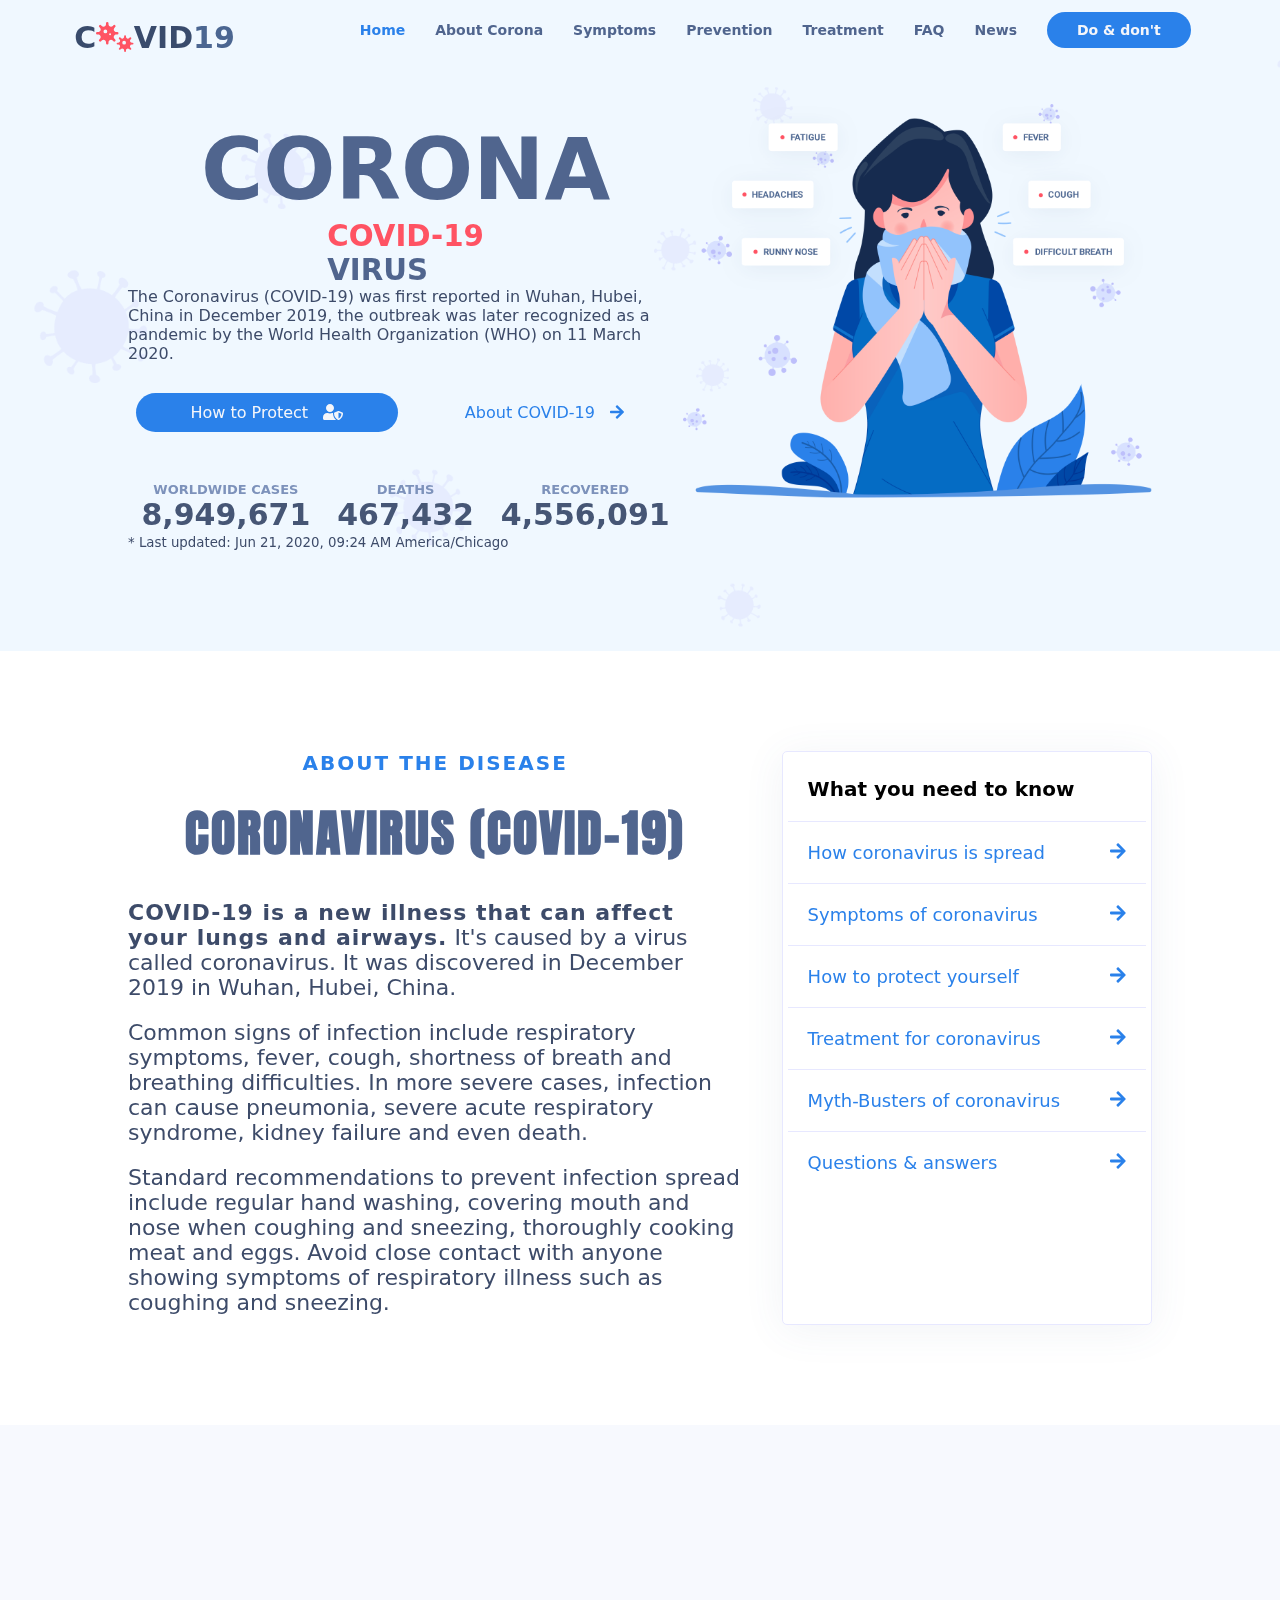
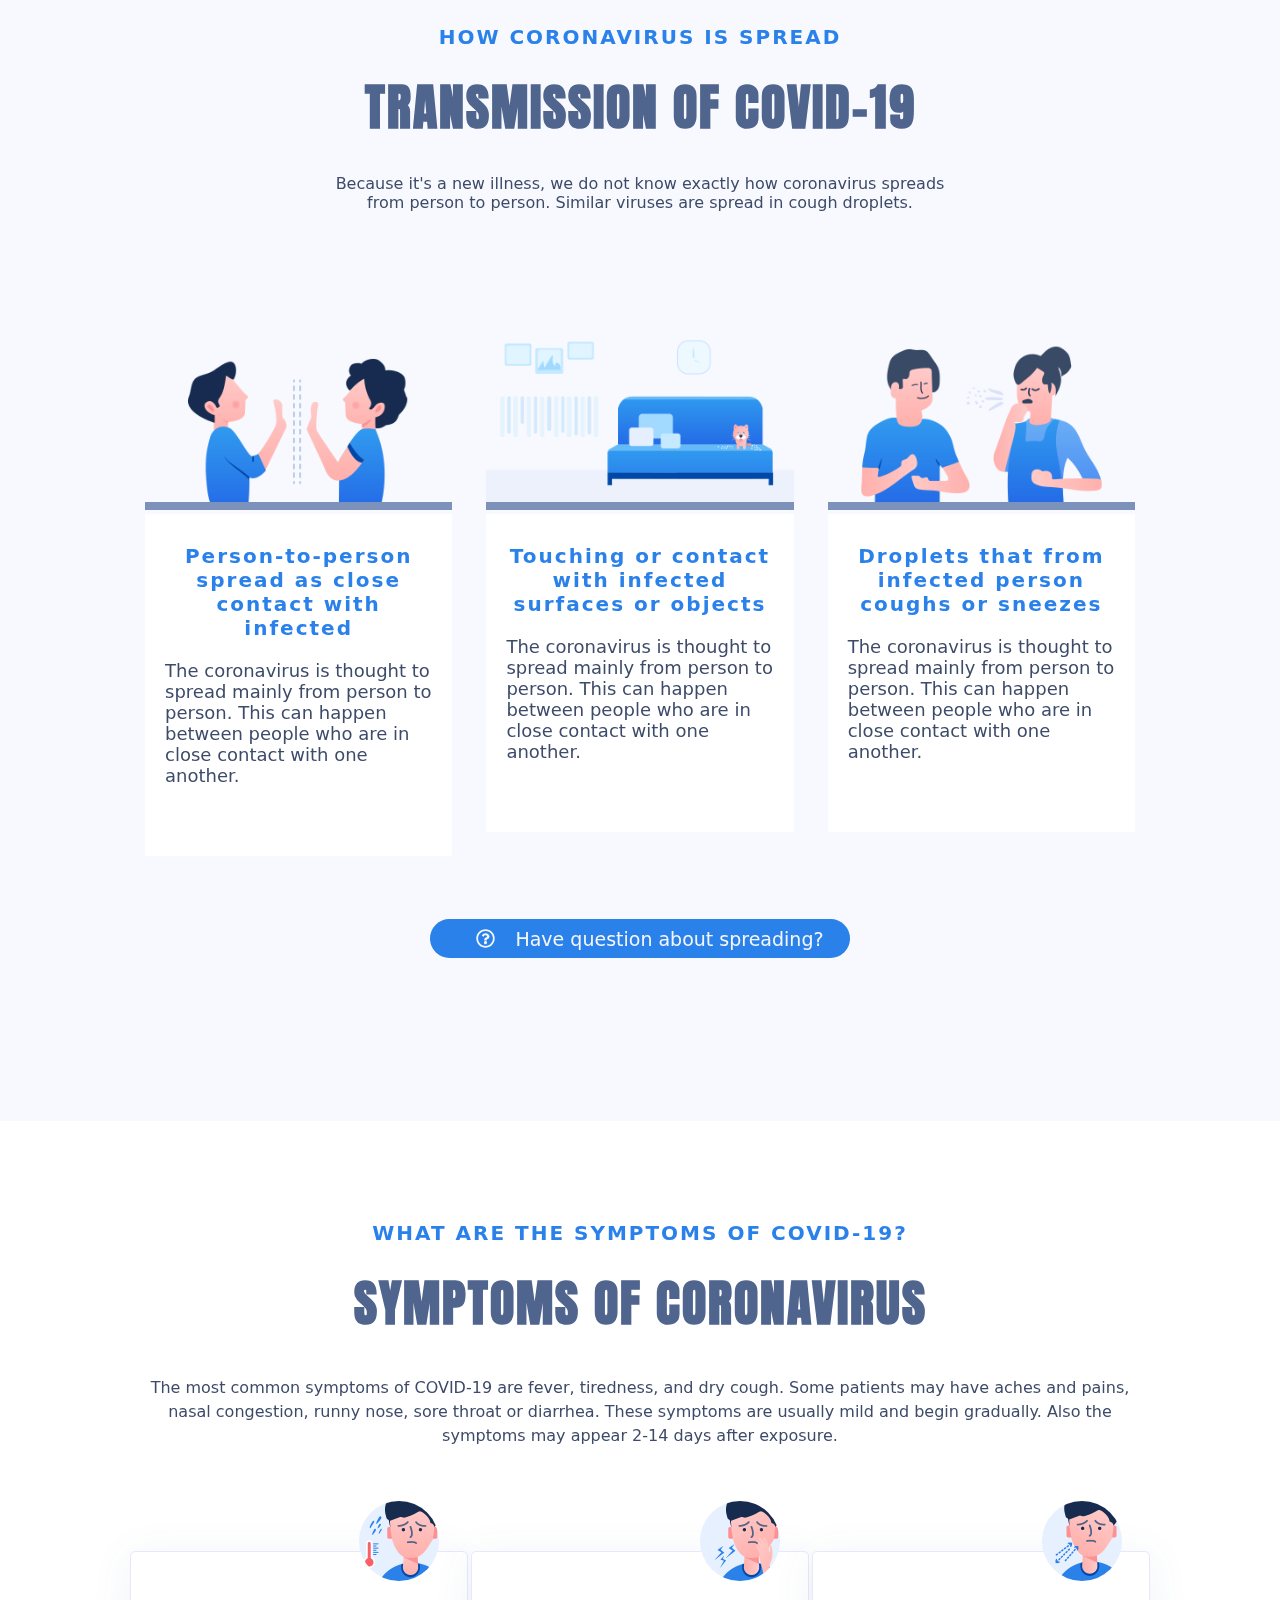
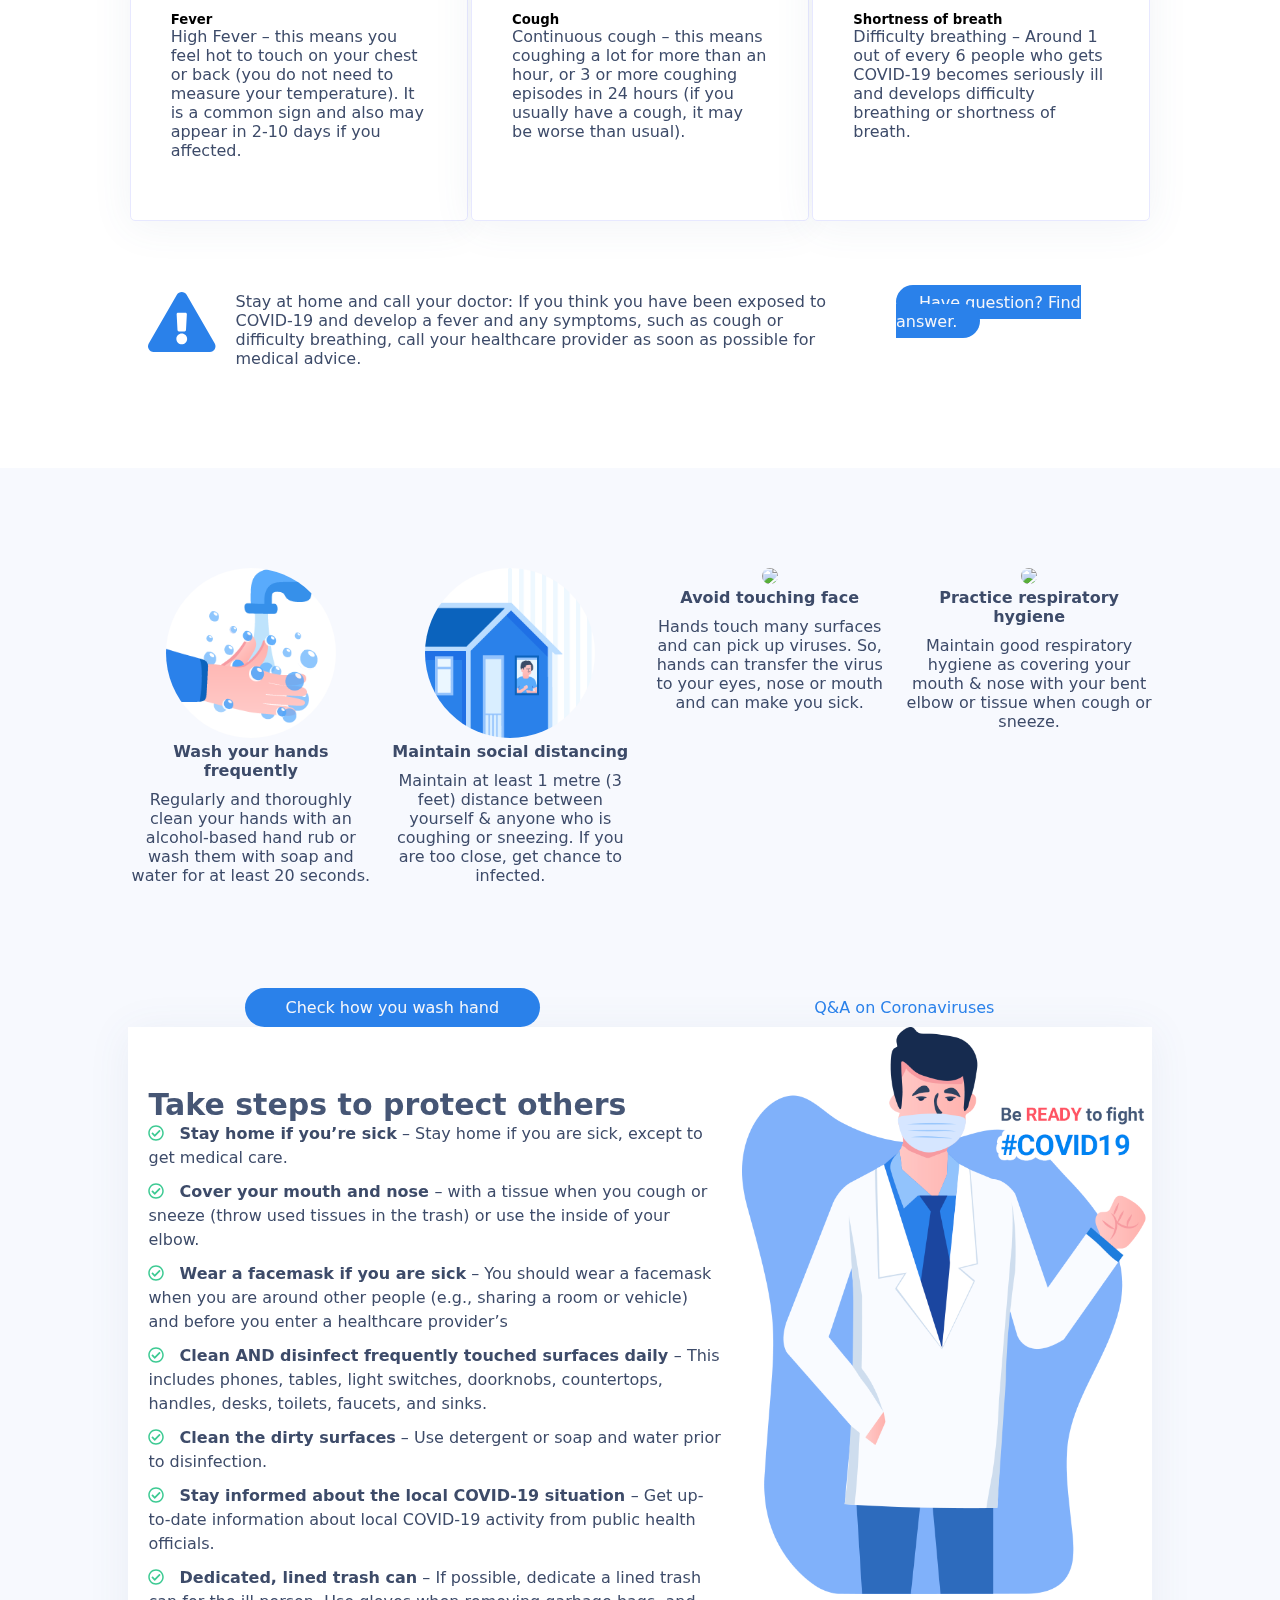
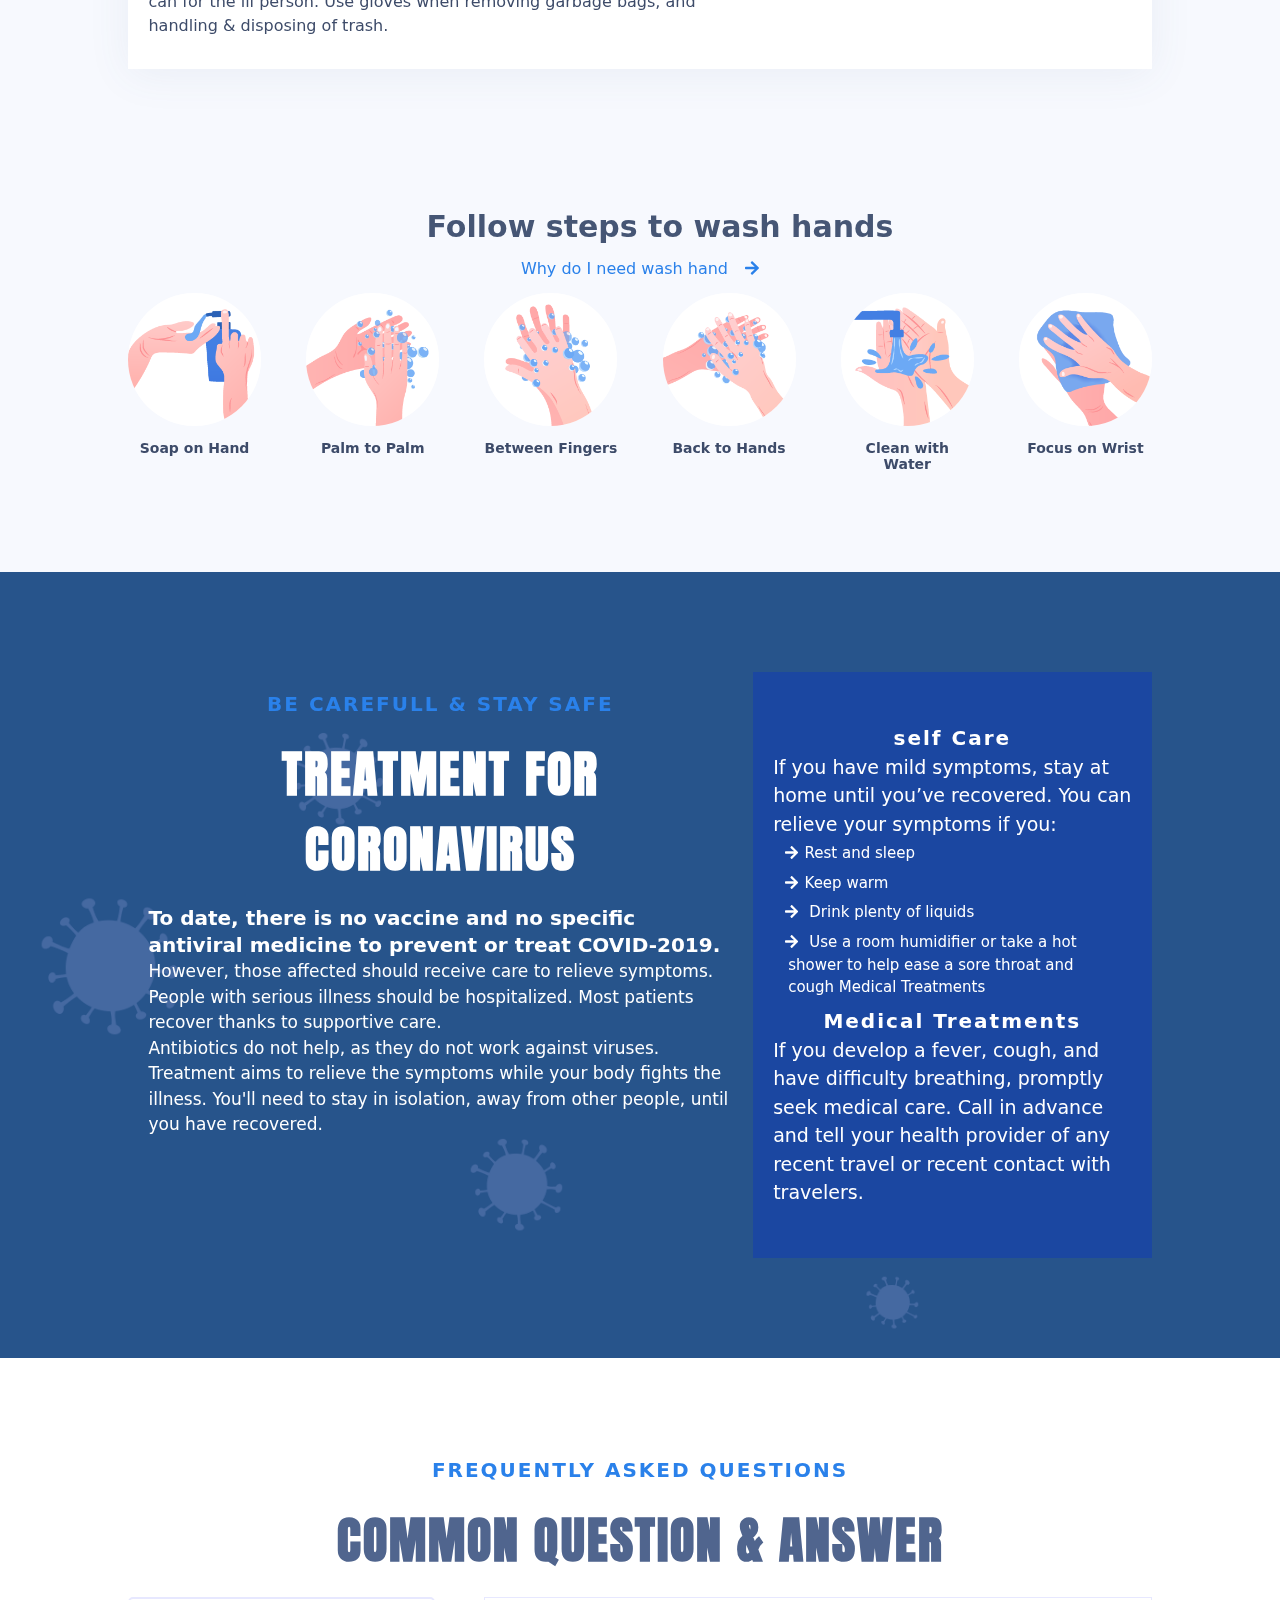
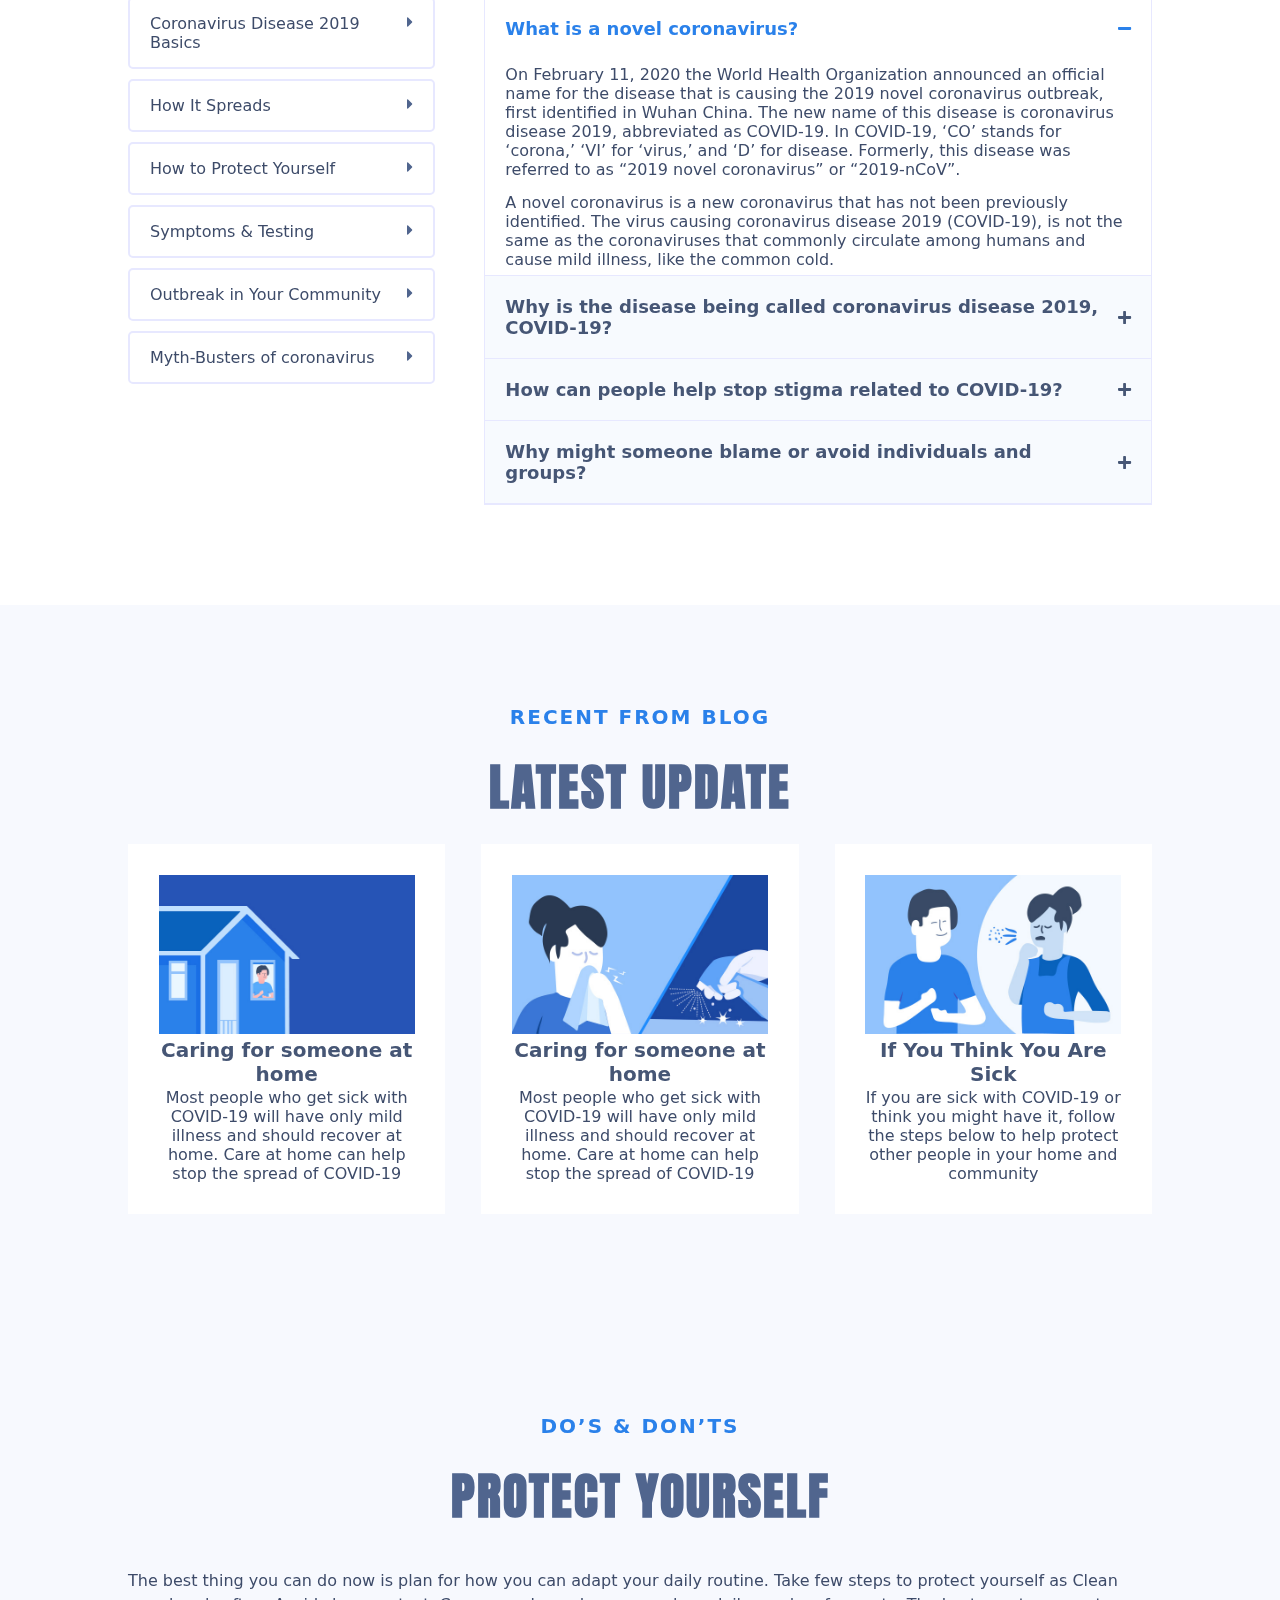
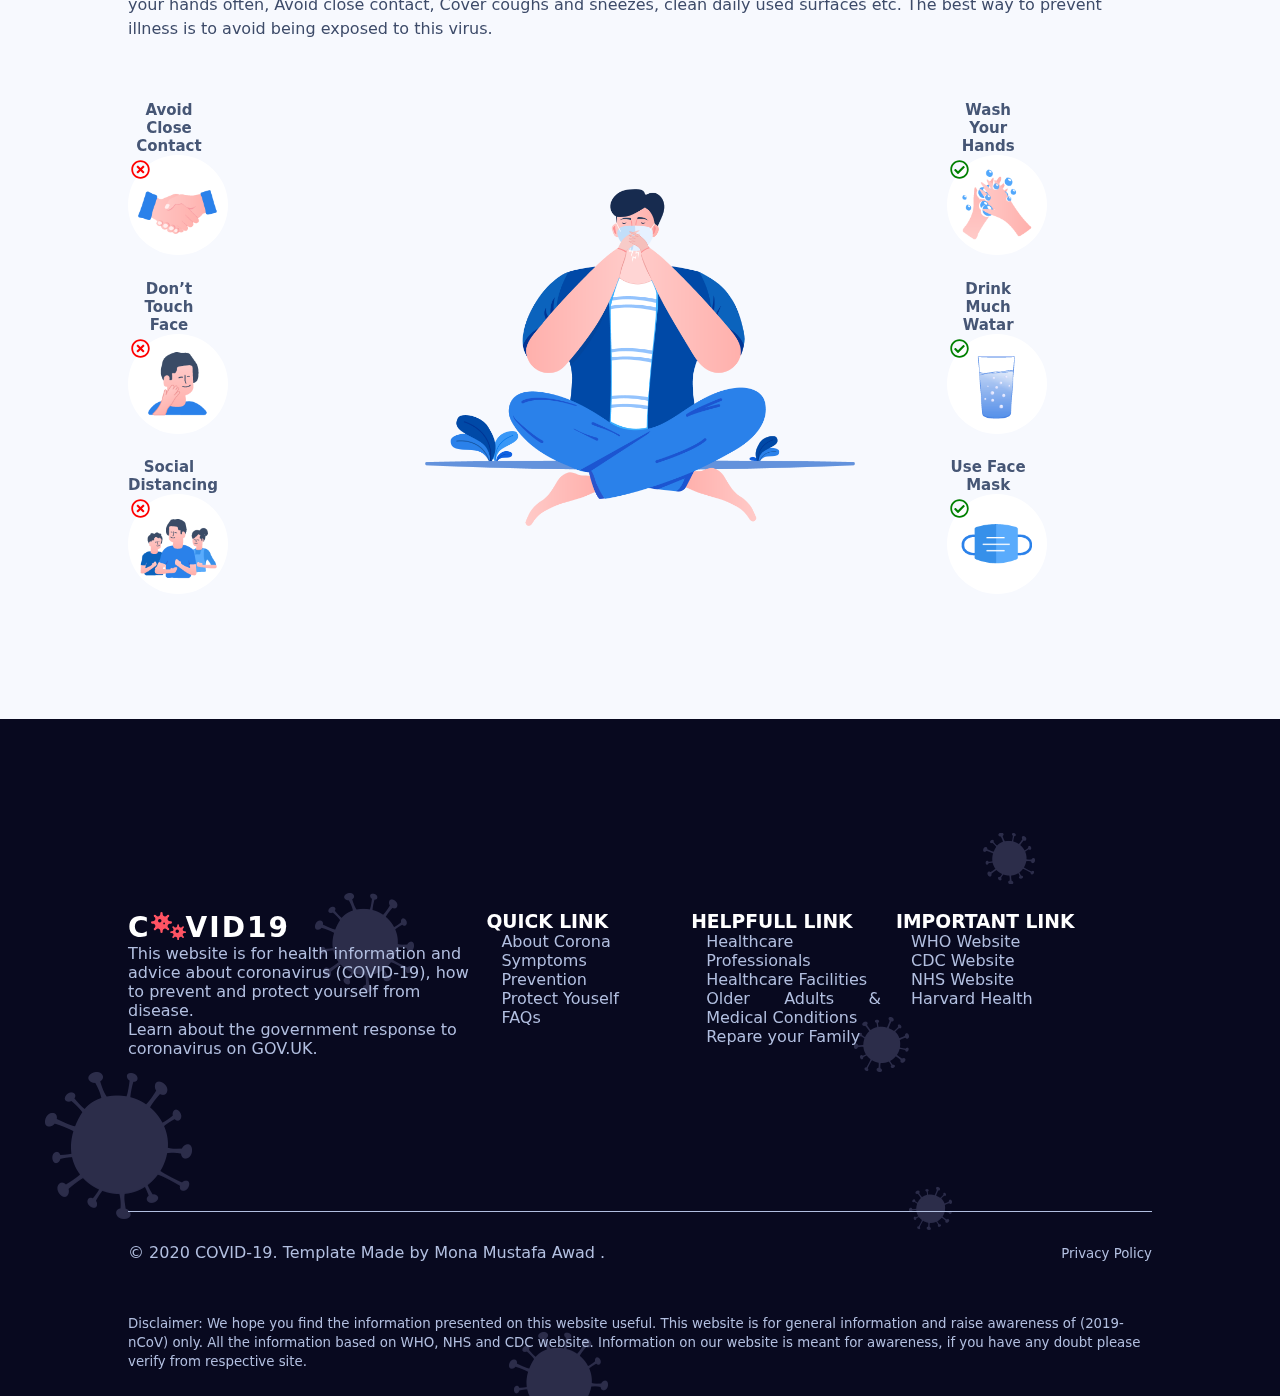
==== commit 99427693: "final touches" ====
--- a/index.html
+++ b/index.html
@@ -34,7 +34,7 @@
             <div class="container-fluid nav-nav">
                 <a class="navbar-brand">C<i class="fas fa-viruses logo"></i>vid<span>19</span></a>
                 <div>
-                    <ul>
+                    <ul class="first-nav">
                         <li class="nav-item">
                             <a class="nav-link active" aria-current="page">Home</a>
                         </li>
@@ -61,6 +61,40 @@
                         </li>
                     </ul>
                 </div>
+                <div class="menu-icon">
+                    <i class="fas fa-ellipsis-h"></i>
+                </div>
+            </div>
+            <div class="second-nav">
+                <ul class="diff-style">
+                    <li class="nav-item">
+                        <a class="nav-link active" aria-current="page">Home</a>
+                    </li>
+                    <li class="nav-item">
+                        <a class="nav-link">About Corona</a>
+                    </li>
+                    <li class="nav-item">
+                        <a class="nav-link">Symptoms</a>
+                    </li>
+                    <li class="nav-item">
+                        <a class="nav-link">Prevention</a>
+                    </li>
+                    <li class="nav-item">
+                        <a class="nav-link">Treatment</a>
+                    </li>
+                    <li class="nav-item">
+                        <a class="nav-link">FAQ</a>
+                    </li>
+                    <li class="nav-item">
+                        <a class="nav-link">News</a>
+                    </li>
+                    <li class="nav-item">
+                        <a class="nav-link btnLink">Do & don't</a>
+                    </li>
+                </ul>
+                <div class="clase-menu">
+                    <i class="far  fa-times-circle"></i>
+                </div>
             </div>
         </nav>
     </header>
@@ -770,7 +804,8 @@
                                         wash them with soap and water.
                                     </li>
                                     <li>
-                                        <span>Why?</span>Washing your hands with soap and water or using alcohol-based hand rub
+                                        <span>Why?</span>Washing your hands with soap and water or using alcohol-based
+                                        hand rub
                                         kills viruses that may be on your hands.
                                     </li>
                                     <li>
@@ -778,7 +813,8 @@
                                         is coughing or sneezing.
                                     </li>
                                     <li>
-                                        <span>Why?</span> When someone coughs or sneezes they spray small liquid droplets from
+                                        <span>Why?</span> When someone coughs or sneezes they spray small liquid
+                                        droplets from
                                         their nose or mouth which may contain virus. If you are too close, you can
                                         breathe in the droplets, including the COVID-19 virus if the person coughing
                                         has the disease.
@@ -787,7 +823,8 @@
                                         Avoid touching eyes, nose and mouth.
                                     </li>
                                     <li>
-                                        <span>Why?</span> Hands touch many surfaces and can pick up viruses. Once contaminated,
+                                        <span>Why?</span> Hands touch many surfaces and can pick up viruses. Once
+                                        contaminated,
                                         hands can transfer the virus to your eyes, nose or mouth. From there, the
                                         virus can enter your body and can make you sick.
                                     </li>
@@ -797,7 +834,8 @@
                                         you cough or sneeze. Then dispose of the used tissue immediately.
                                     </li>
                                     <li>
-                                        <span>Why?</span> Droplets spread virus. By following good respiratory hygiene you
+                                        <span>Why?</span> Droplets spread virus. By following good respiratory hygiene
+                                        you
                                         protect the people around you from viruses such as cold, flu and COVID-19.
                                     </li>
                                     <li>
@@ -820,7 +858,8 @@
                                     </li>
                                 </ul>
                                 <p>
-                                    <span>Why?</span> You have a higher chance of catching COVID-19 in one of these areas.
+                                    <span>Why?</span> You have a higher chance of catching COVID-19 in one of these
+                                    areas.
                                 </p>
                             </div>
                         </div>
@@ -911,10 +950,18 @@
                                 <i class="fas   show-icon fa-minus"></i>
                             </div>
                             <div class="main-question-answer">
-                                <p> The most common symptoms of COVID-19 are fever, tiredness, and dry cough. Some patients may have aches and pains, nasal congestion, runny nose, sore throat or diarrhea. These symptoms are usually mild and begin gradually. Some people become infected but don’t develop any symptoms and don't feel unwell. Most people (about 80%) recover from the disease without needing special treatment. Around 1 out of every 6 people who gets COVID-19 becomes seriously ill and develops difficulty breathing. Older people, and those with underlying medical problems like high blood pressure, heart problems or diabetes, are more likely to develop serious illness. People with fever, cough and difficulty breathing should seek medical attention.
-                                </p>
-                                    <p>Read about COVID-19 Symptoms from CDC.gov.</p>
-                              
+                                <p> The most common symptoms of COVID-19 are fever, tiredness, and dry cough. Some
+                                    patients may have aches and pains, nasal congestion, runny nose, sore throat or
+                                    diarrhea. These symptoms are usually mild and begin gradually. Some people become
+                                    infected but don’t develop any symptoms and don't feel unwell. Most people (about
+                                    80%) recover from the disease without needing special treatment. Around 1 out of
+                                    every 6 people who gets COVID-19 becomes seriously ill and develops difficulty
+                                    breathing. Older people, and those with underlying medical problems like high blood
+                                    pressure, heart problems or diabetes, are more likely to develop serious illness.
+                                    People with fever, cough and difficulty breathing should seek medical attention.
+                                </p>
+                                <p>Read about COVID-19 Symptoms from CDC.gov.</p>
+
                             </div>
                         </div>
                         <div class="details">
@@ -1101,13 +1148,18 @@
                         <div class="details">
                             <div class="main-question active">
                                 <h6>COVID-19 virus can be transmitted in areas with hot and humid climates?
-                                    
-                                    </h6>
+
+                                </h6>
                                 <!-- <i class="fas fa-plus  show-icon"></i> -->
                                 <i class="fas show-icon   fa-minus"></i>
                             </div>
                             <div class="main-question-answer">
-                                <p> From the evidence so far, the COVID-19 virus can be transmitted in ALL AREAS, including areas with hot and humid weather. Regardless of climate, adopt protective measures if you live in, or travel to an area reporting COVID-19. The best way to protect yourself against COVID-19 is by frequently cleaning your hands. By doing this you eliminate viruses that may be on your hands and avoid infection that could occur by then touching your eyes, mouth, and nose.
+                                <p> From the evidence so far, the COVID-19 virus can be transmitted in ALL AREAS,
+                                    including areas with hot and humid weather. Regardless of climate, adopt protective
+                                    measures if you live in, or travel to an area reporting COVID-19. The best way to
+                                    protect yourself against COVID-19 is by frequently cleaning your hands. By doing
+                                    this you eliminate viruses that may be on your hands and avoid infection that could
+                                    occur by then touching your eyes, mouth, and nose.
                                 </p>
                             </div>
                         </div>
@@ -1227,7 +1279,7 @@
                                         do And Dont
     ********************************************************************************************************** -->
     <section id="doAndDont" class="mainSection doAndDont navbarItem">
-        <div class="doAndDont container">
+        <div class="container">
             <h4>
                 DO’S & DON’TS
             </h4>
@@ -1239,8 +1291,9 @@
                 protect yourself as Clean your hands often, Avoid close contact, Cover coughs and sneezes, clean daily
                 used surfaces etc. The best way to prevent illness is to avoid being exposed to this virus.
             </p>
-            <div class=" doAndDontContant">
-                <div class="mainDoAndDont">
+            <div class="doAndDontContant">
+                <!-- undo stuff -->
+                <div class="mainDont">
                     <div class="doAndDontContantDetails">
                         <h6>Avoid Close Contact</h6>
                         <div class="img-box">
@@ -1257,36 +1310,40 @@
                     </div>
                     <div class="doAndDontContantDetails">
                         <h6>Social Distancing</h6>
-                        <div >
+                        <div  class="img-box">
                             <img src="Images/donts-c.png">
                             <i class="far photo-icon fa-times-circle"></i>
                         </div>
                     </div>
                 </div>
+                <!-- main image -->
                 <div class="doAndDontImage">
                     <img src="Images/protect.png" alt="protect">
                 </div>
-                <div class="mainDoAndDont">
+                <!-- do stuff -->
+                <div class="mainDo">
                     <div class="doAndDontContantDetails">
-                        <div>
+                        
+                        <h6>Wash Your Hands</h6>
+                        <div class="img-box">
                             <img src="Images/dos-a.png">
-                            <i class="far fa-check-circle"></i>
-                        </div>
-                        <h6>Wash Your Hands</h6>
+                            <i class="far photo-icon-right fa-check-circle"></i>
+                        </div>
                     </div>
                     <div class="doAndDontContantDetails">
-                        <div>
+                        
+                        <h6>Drink Much Watar</h6>
+                        <div class="img-box">
                             <img src="Images/dos-b.png">
-                            <i class="far fa-check-circle"></i>
-                        </div>
-                        <h6>Drink Much Watar</h6>
+                            <i class="far photo-icon-right fa-check-circle"></i>
+                        </div>
                     </div>
                     <div class="doAndDontContantDetails">
-                        <div>
+                        <h6>Use Face Mask</h6>
+                        <div class="img-box">
                             <img src="Images/dos-c.png">
-                            <i class="far fa-check-circle"></i>
-                        </div>
-                        <h6>Use Face Mask</h6>
+                            <i class="far photo-icon-right fa-check-circle"></i>
+                        </div>
                     </div>
                 </div>
             </div>
@@ -1354,7 +1411,7 @@
             </div>
         </div>
     </footer>
-    
+
     <div class="scroll-top">
         <i class="fas fa-arrow-up "></i>
     </div>
--- a/Css/custom.css
+++ b/Css/custom.css
@@ -152,8 +152,44 @@
     display: none;
     color: var(--whiteColor);
 }
-
-/* ****************************************************************************** */
+/* *****************************Second menu*************************************************** */
+.second-nav{
+    width: 100vw;
+    display: none;
+    position: absolute;
+    top: 0;
+    left: 0;
+    height: 100vh;
+    background-color: #233d5c71;
+}
+.menu-icon{
+    color: #465675;
+    display: none;
+}
+@media only screen and (max-width: 1200px) {
+    .menu-icon{
+        display: block;
+    }
+}
+.clase-menu{
+    position: absolute;
+    right: 22px;
+    top: 30px;
+    font-size: 25px;
+    color: #465675;
+    }
+.diff-style{
+display: block;
+position: absolute;
+top: 0;
+height: 100vh;
+background-color: #fff;
+}
+ul.diff-style li{
+    margin: 30% 0;
+}
+
+/* *****************************Home************************************************* */
 .home {
     display: flex;
 
@@ -171,6 +207,8 @@
 /* heading */
 .heading {
     display: flex;
+    /* justify-content: space-around; */
+    flex-wrap: wrap;
     margin-top: 20px;
     align-items: center;
     justify-content: center;
@@ -186,7 +224,6 @@
 .subHeading {
     font-size: 25px;
     font-weight: 700;
-
 }
 
 /* home image */
@@ -204,7 +241,6 @@
     text-align: center;
     /* flex-wrap: wrap; */
     justify-content: space-between;
-
 }
 
 .HomeBanner .links a {
@@ -268,7 +304,7 @@
 
 /* **********************************General style between mainSection********************************************************* */
 .mainSection {
-    min-height: 100vh;
+    /* min-height: 100vh; */
     width: 100%;
     background-size: cover;
     /* text-align: center; */
@@ -882,7 +918,17 @@
     width: 65%;
     border: 1px solid #e7e8ff;
 }
-
+@media only screen and (max-width: 1200px) {
+    .CommenQuestion .CommenQuestionContent{
+        justify-content: space-around;
+    }
+    .CommenQuestion .CommenQuestionContent .question ,
+    .CommenQuestionContent .answers {
+        width: 70%;
+
+    }
+
+}
 .CommenQuestionContent .answers .answerDetails h6{
     font-size: 18px;
 }
@@ -1003,14 +1049,33 @@
 }
 .doAndDontContant {
     display: flex;
-    justify-content: space-around;
+    flex-wrap: wrap;
+    justify-content: space-between;
+    text-align: center;
     align-items: center;
 }
+.mainDont,.mainDo{
+width: 20%;
+}
+.mainDont .img-box img,.mainDo .img-box img{
+    width:  100px;
+}
+
+.doAndDontImage{
+    width: 60%;
+}
+.doAndDontImage img{
+    width: 100%;
+}
 .doAndDontContantDetails{
-    display:flex ;
-    flex-wrap: wrap;
-    justify-content: space-between;
-    width: 20%;
+     display:flex ;
+    flex-direction: column;
+    /* justify-content: space-between; */
+    /* width: 20%;  */
+}
+.doAndDontContantDetails h6{
+    font-size: 15px;
+    color: #465675;
 }
 .img-box{
     width: 10%;
@@ -1023,10 +1088,17 @@
 }
 .doAndDontContantDetails .photo-icon{
     position: relative;
-    bottom: 154px;
-    right: -7px;
-    font-size: 25px;
+    bottom: 99px;
+    right: -3px;
+    font-size: 19px;
     color: red;
+}
+.doAndDontContantDetails .photo-icon-right{
+    position: relative;
+    bottom: 99px;
+    right: -3px;
+    font-size: 19px;
+    color: green;
 }
 .doAndDontImage img {
     width: 70%;
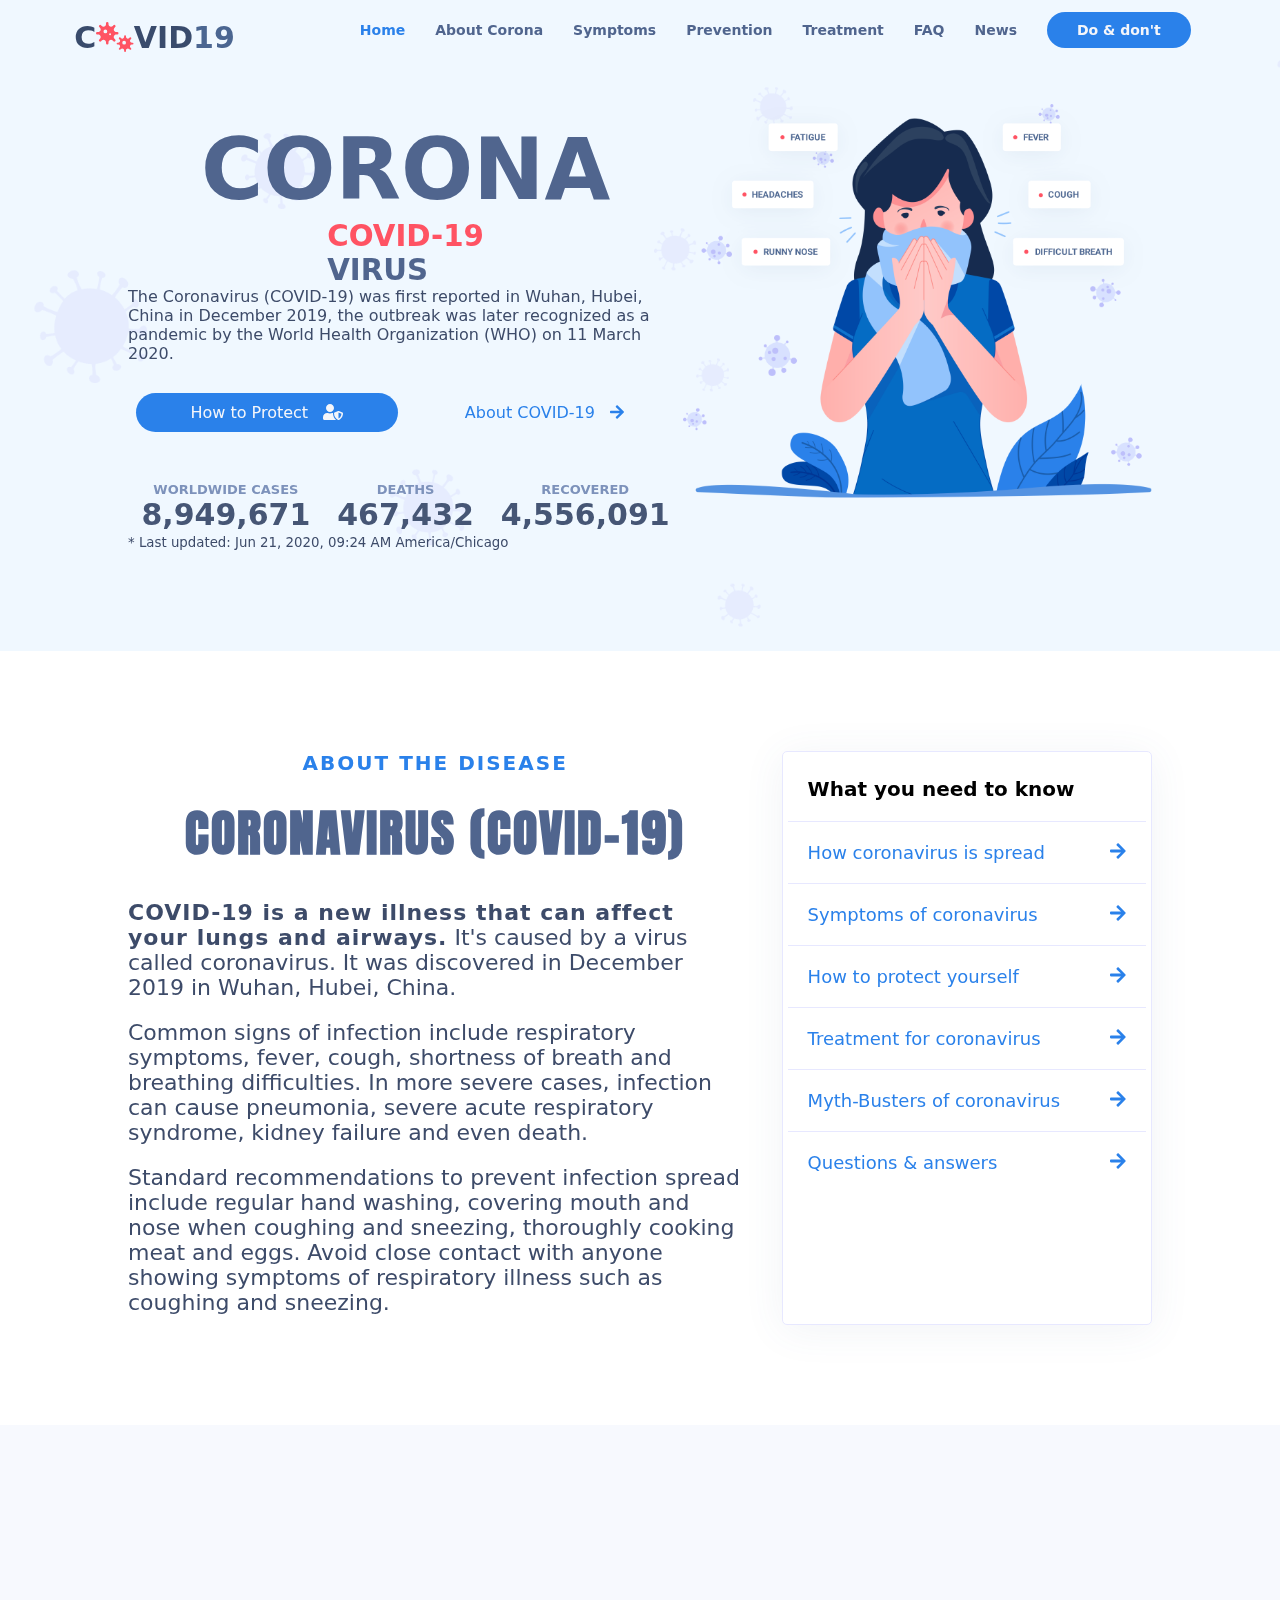
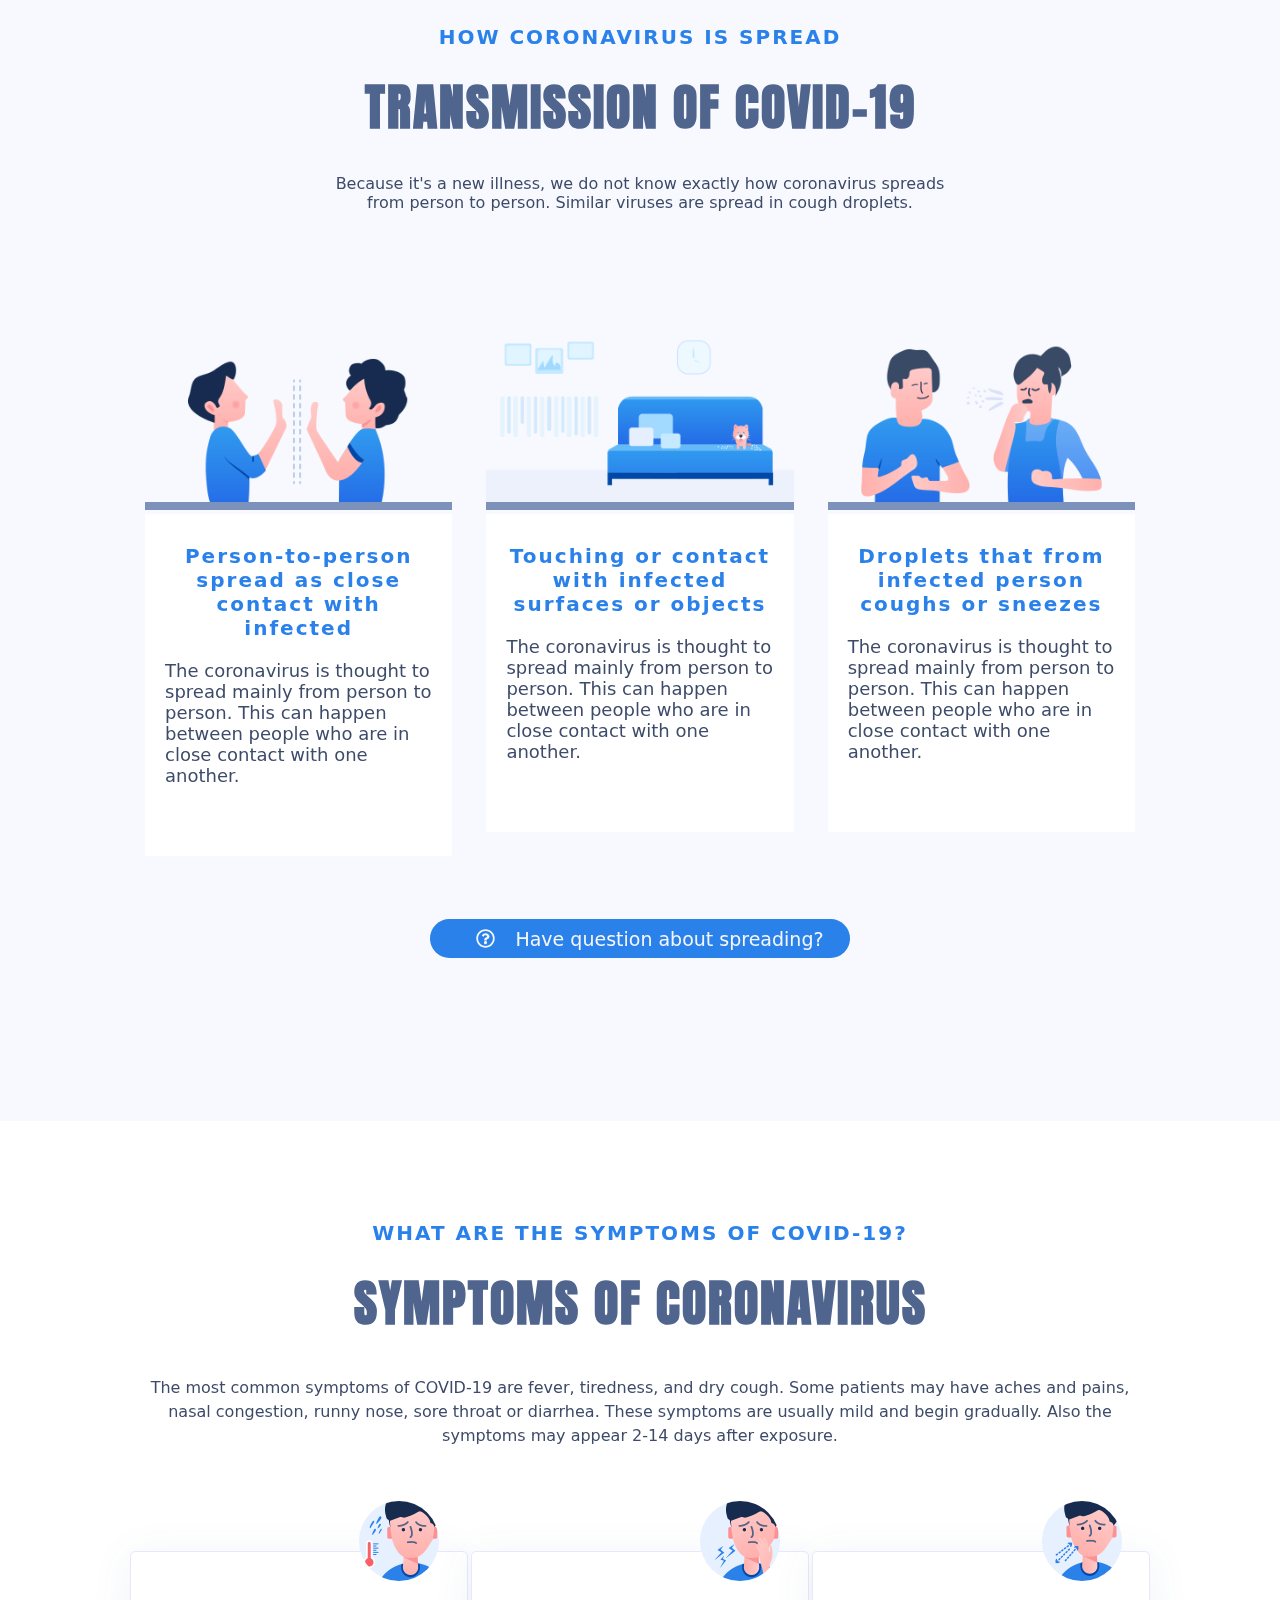
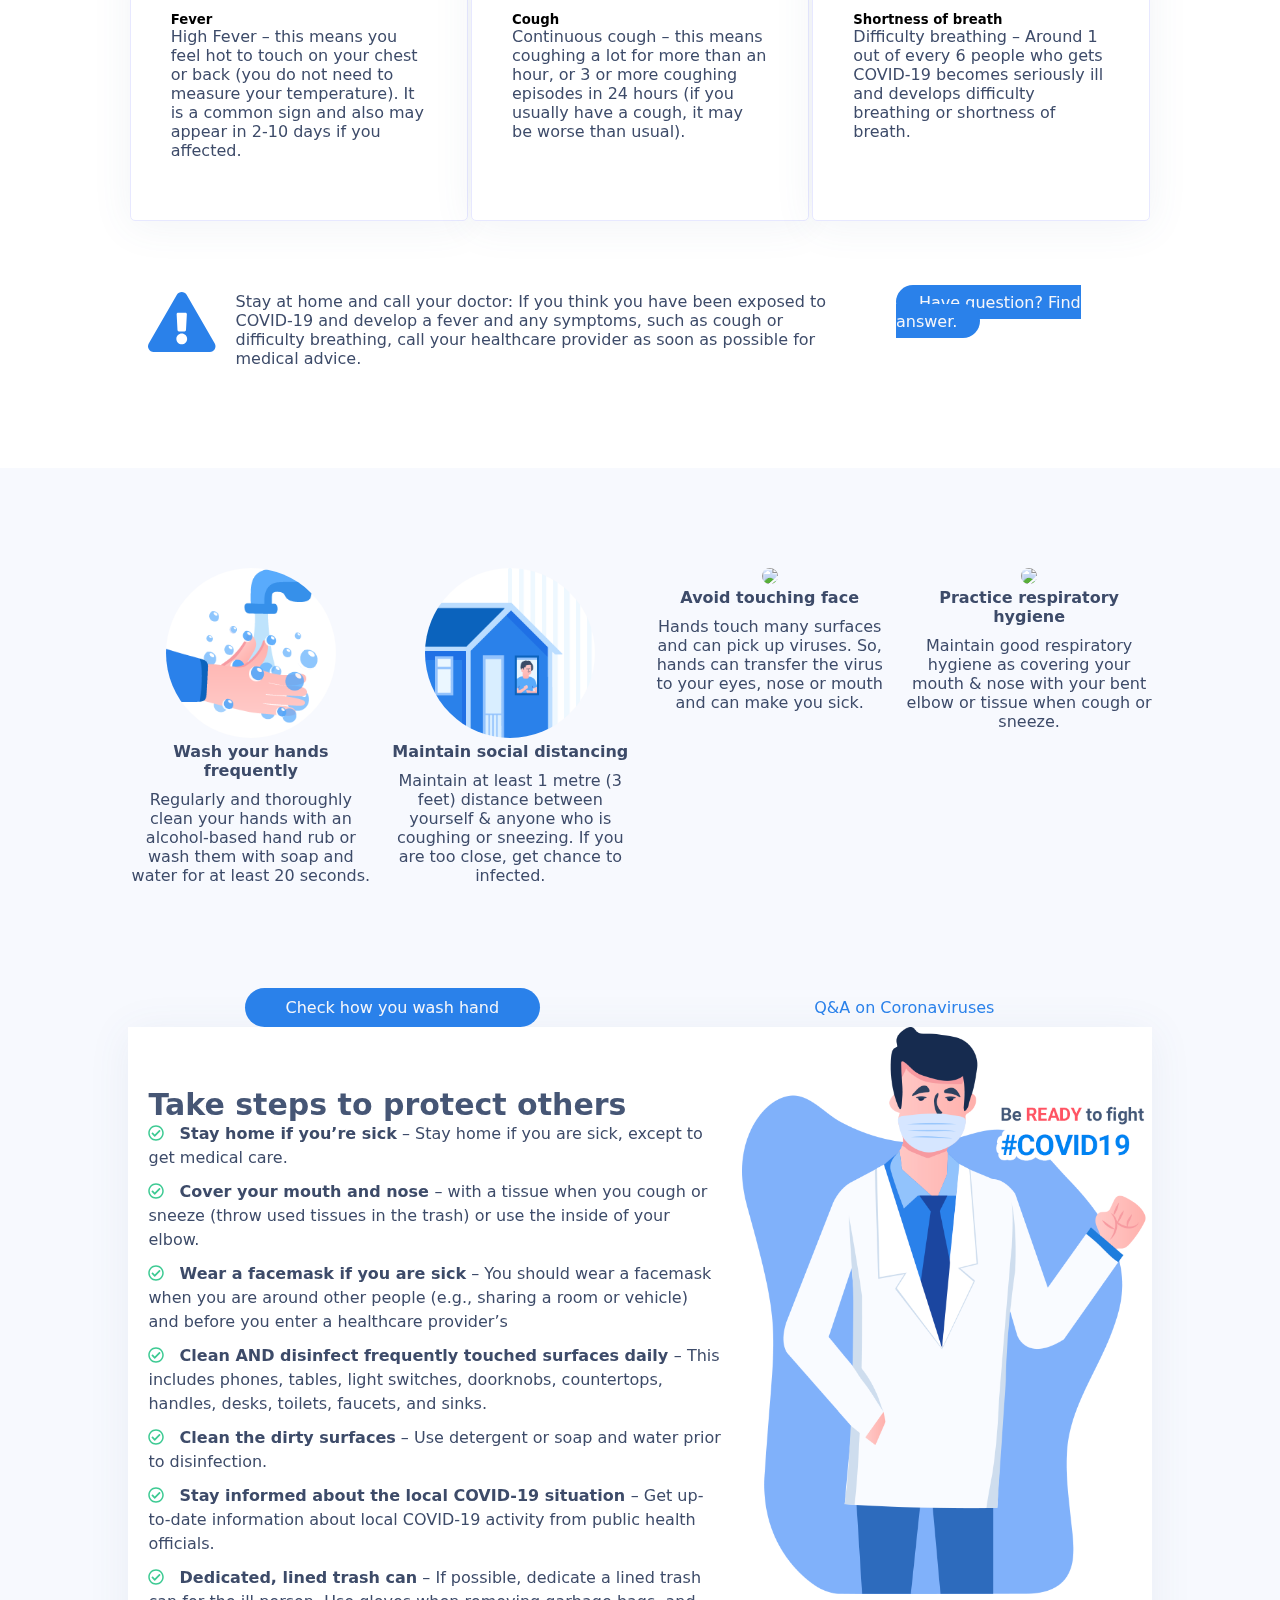
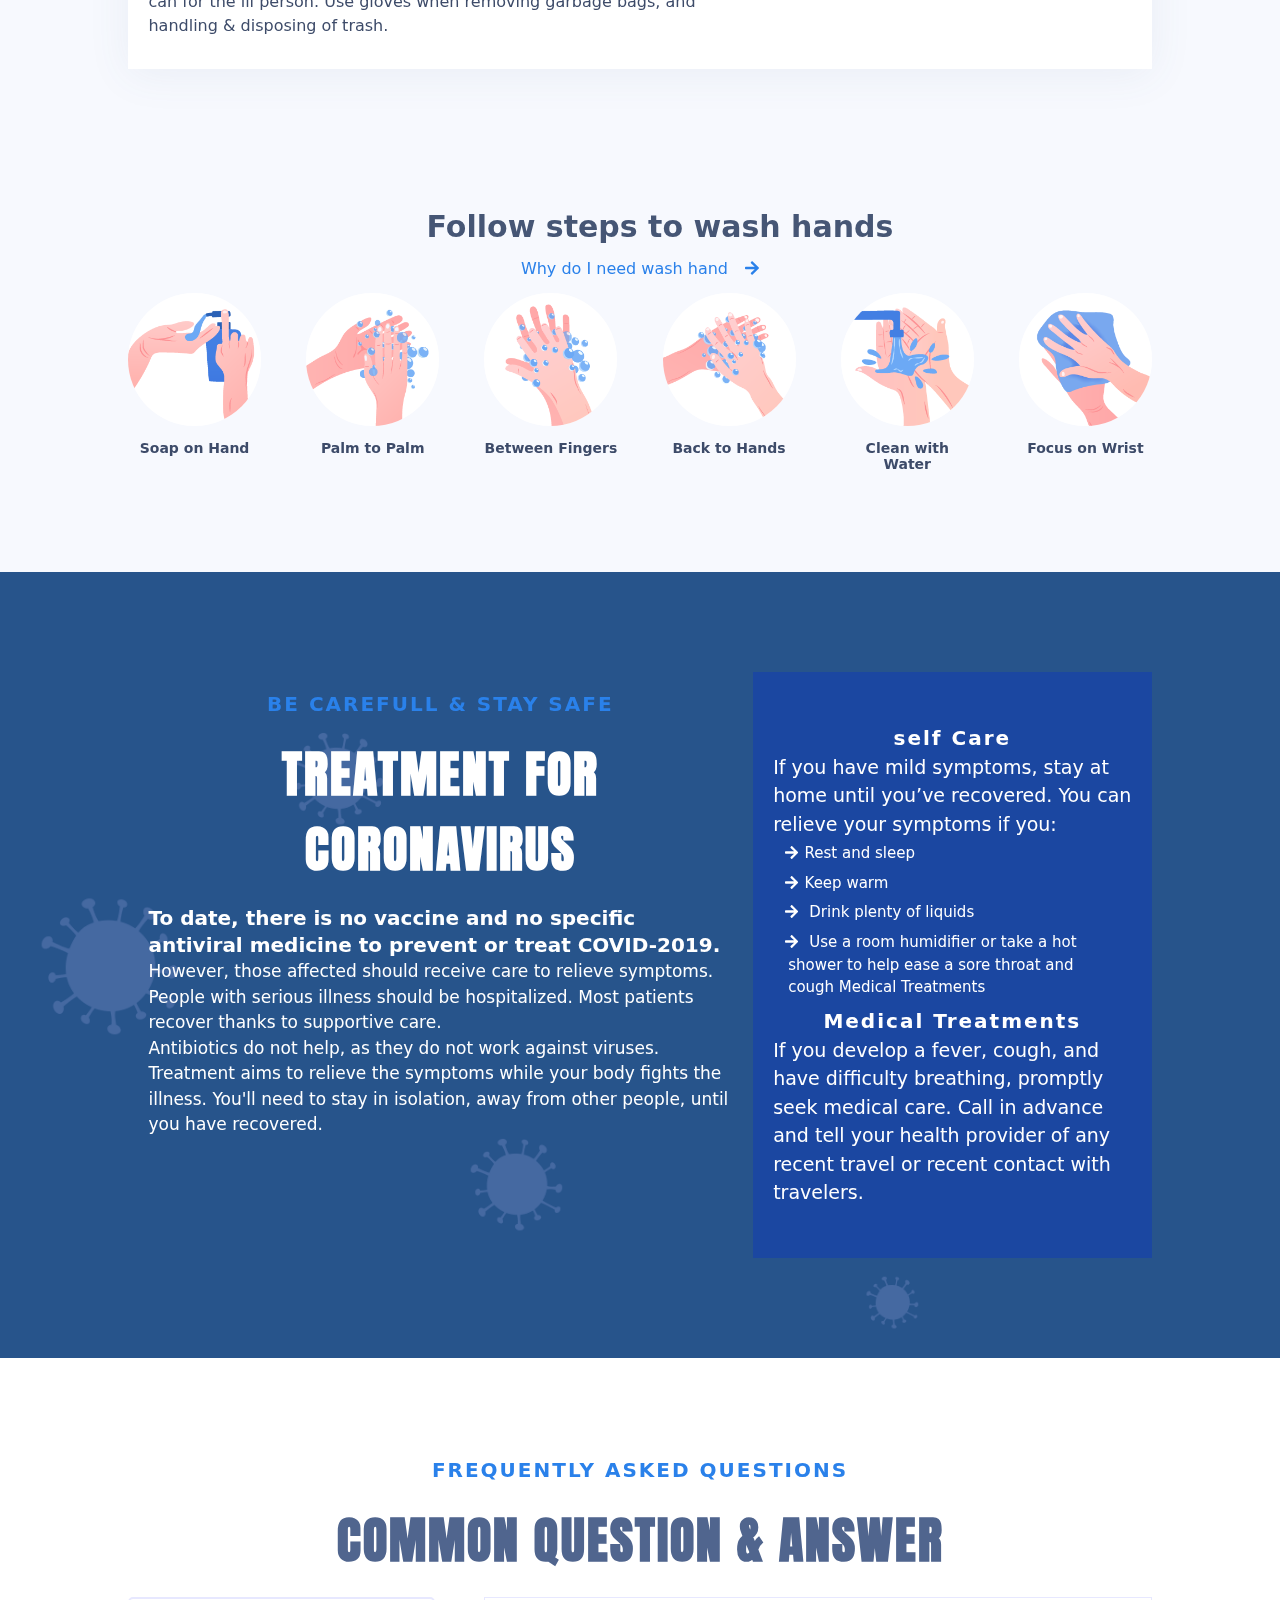
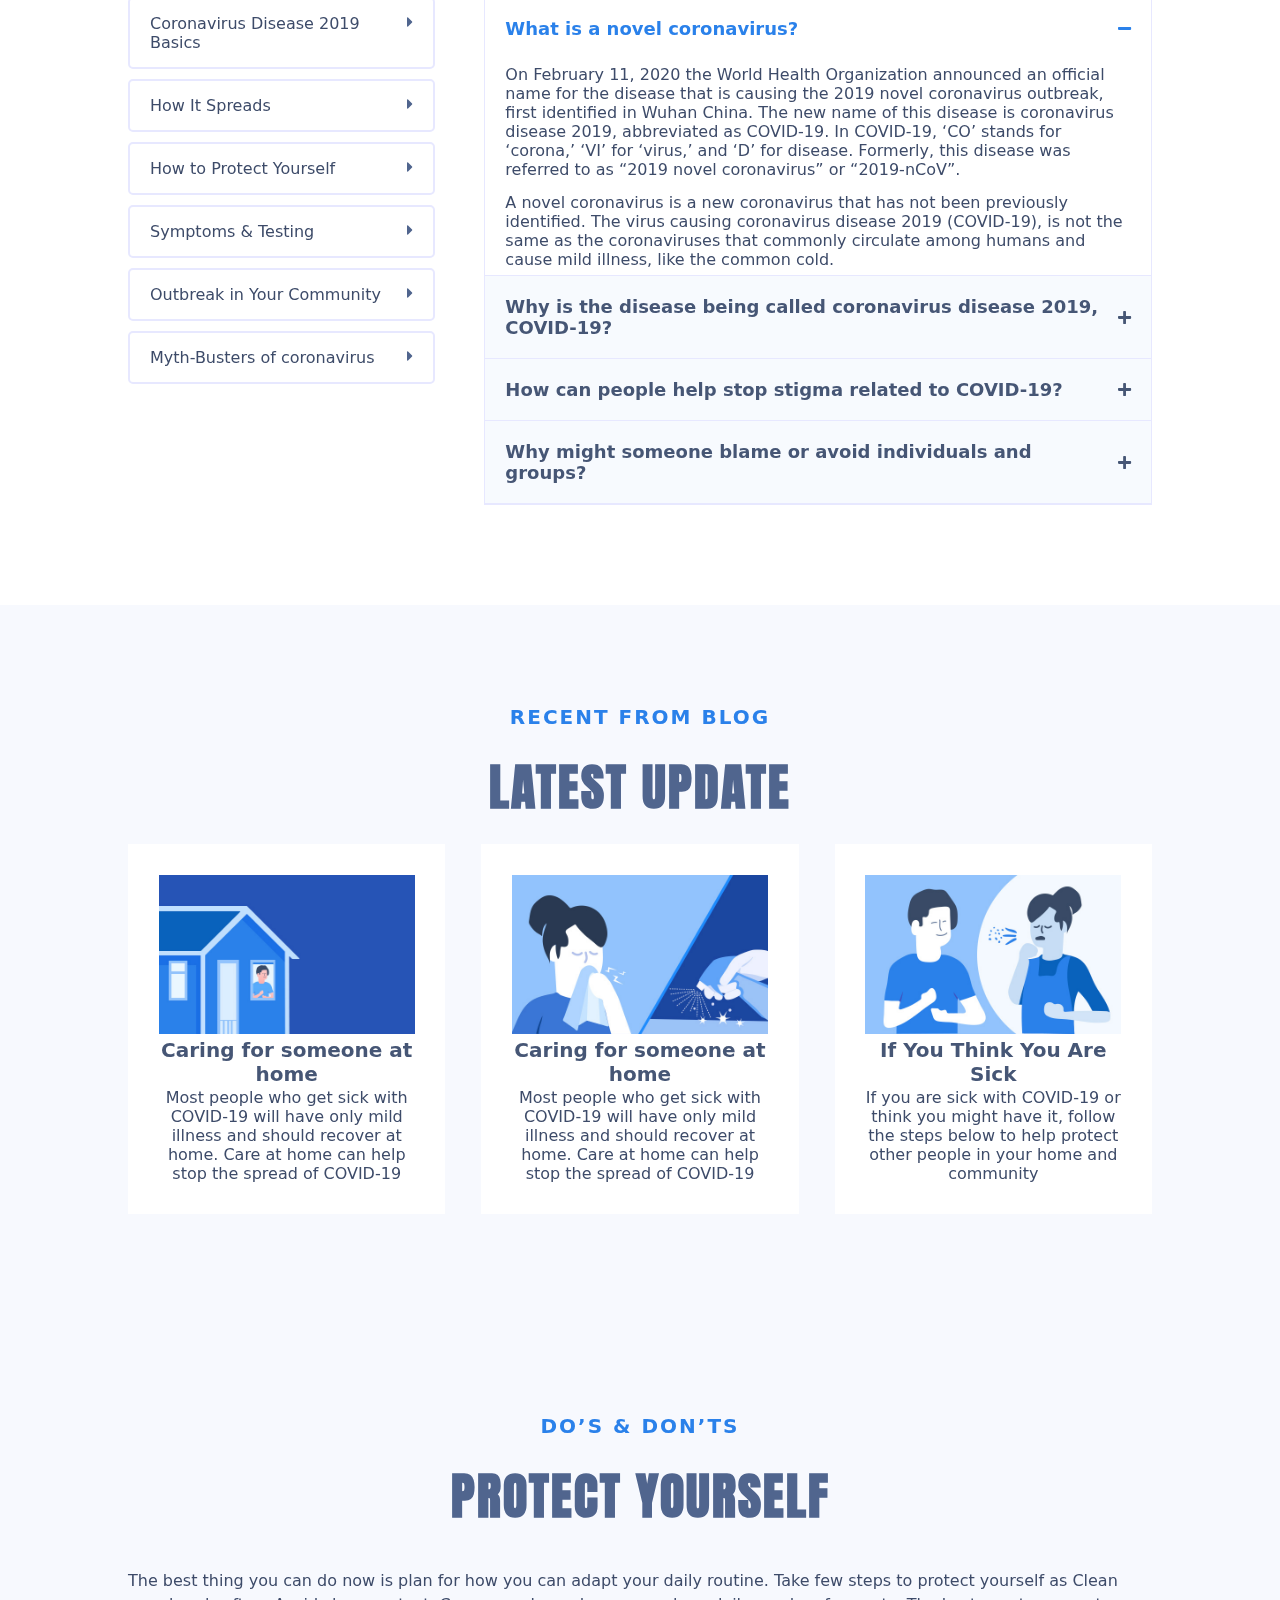
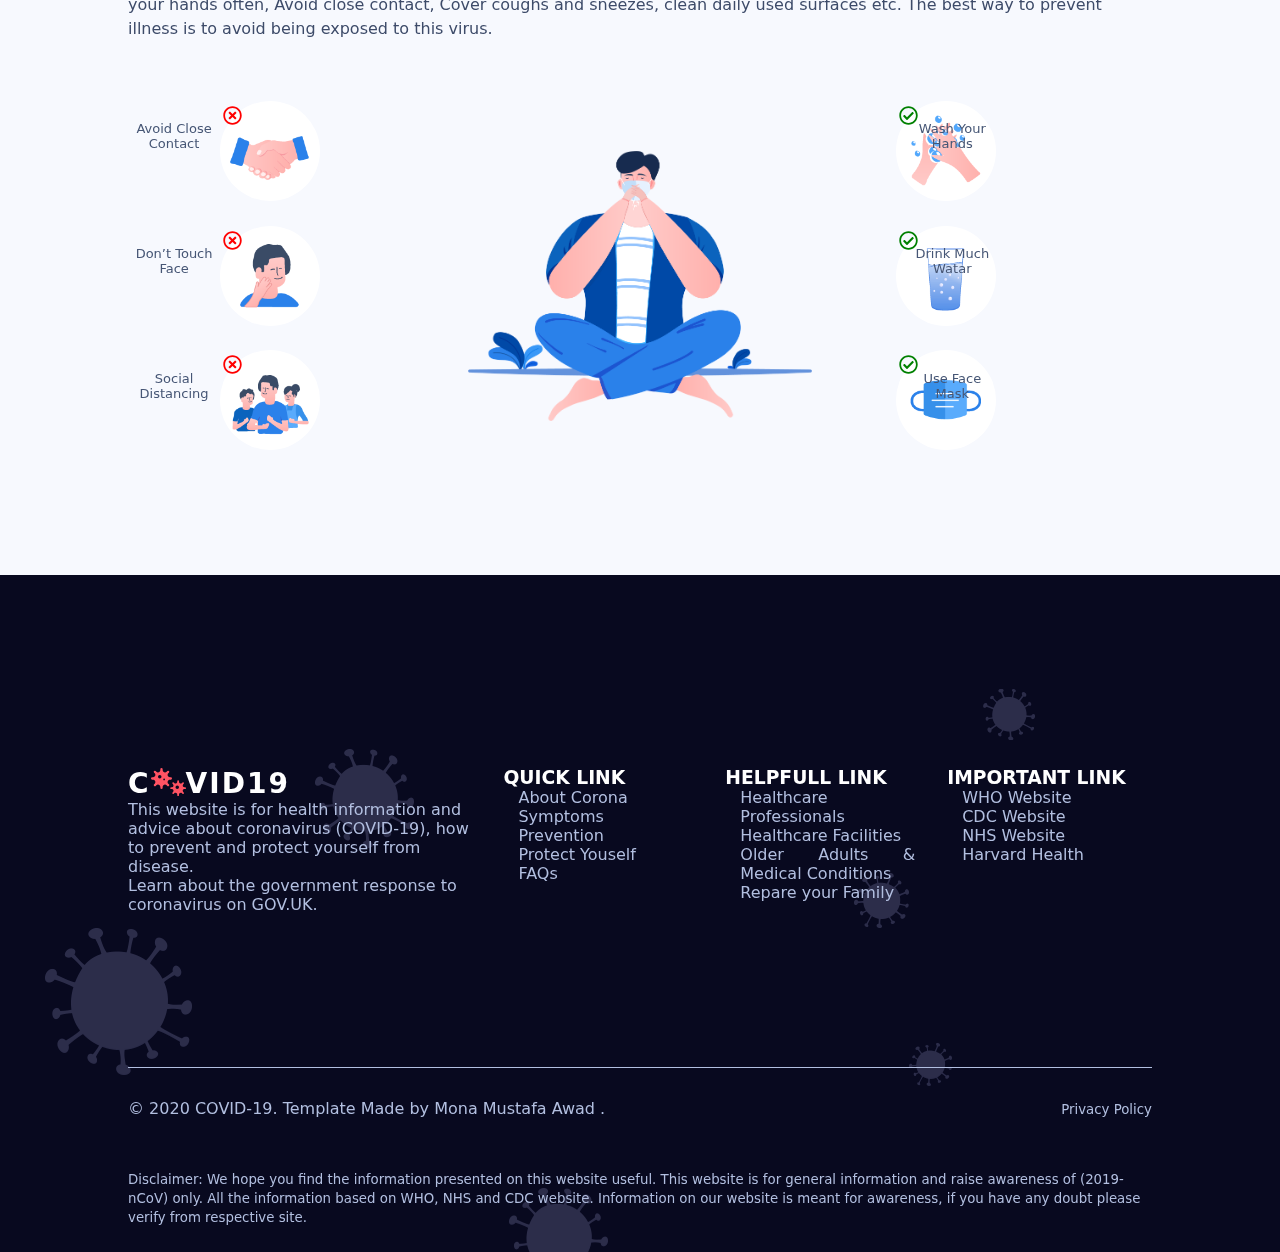
==== commit f58e7b95: "final touches v2" ====
--- a/index.html
+++ b/index.html
@@ -1295,21 +1295,21 @@
                 <!-- undo stuff -->
                 <div class="mainDont">
                     <div class="doAndDontContantDetails">
-                        <h6>Avoid Close Contact</h6>
+                        <p>Avoid Close Contact</>
                         <div class="img-box">
                             <img src="Images/donts-a.png">
                             <i class="far photo-icon fa-times-circle"></i>
                         </div>
                     </div>
                     <div class="doAndDontContantDetails">
-                        <h6>Don’t Touch Face</h6>
+                        <p>Don’t Touch Face</p>
                         <div class="img-box">
                             <img src="Images/donts-b.png">
                             <i class="far photo-icon fa-times-circle"></i>
                         </div>
                     </div>
                     <div class="doAndDontContantDetails">
-                        <h6>Social Distancing</h6>
+                        <p>Social Distancing</p>
                         <div  class="img-box">
                             <img src="Images/donts-c.png">
                             <i class="far photo-icon fa-times-circle"></i>
@@ -1324,26 +1324,28 @@
                 <div class="mainDo">
                     <div class="doAndDontContantDetails">
                         
-                        <h6>Wash Your Hands</h6>
                         <div class="img-box">
                             <img src="Images/dos-a.png">
                             <i class="far photo-icon-right fa-check-circle"></i>
                         </div>
+                        <p>Wash Your Hands</p>
+                        
                     </div>
                     <div class="doAndDontContantDetails">
                         
-                        <h6>Drink Much Watar</h6>
                         <div class="img-box">
                             <img src="Images/dos-b.png">
                             <i class="far photo-icon-right fa-check-circle"></i>
                         </div>
+                        
+                        <p>Drink Much Watar</p>
                     </div>
                     <div class="doAndDontContantDetails">
-                        <h6>Use Face Mask</h6>
                         <div class="img-box">
                             <img src="Images/dos-c.png">
                             <i class="far photo-icon-right fa-check-circle"></i>
                         </div>
+                        <p>Use Face Mask</p>
                     </div>
                 </div>
             </div>
--- a/Css/custom.css
+++ b/Css/custom.css
@@ -1043,6 +1043,12 @@
 .blogContant .blogDetails p{
 
 }
+@media only screen and (max-width: 1200px) {
+
+.blog .blogContant .blogDetails{
+width: 68%;
+}
+}
 /*************************************** CommenQuestion ************************************************/
 .doAndDont{
     background-color:#f7f9fe ;
@@ -1055,26 +1061,28 @@
     align-items: center;
 }
 .mainDont,.mainDo{
-width: 20%;
+width: 25%;
 }
 .mainDont .img-box img,.mainDo .img-box img{
     width:  100px;
 }
 
 .doAndDontImage{
-    width: 60%;
+    width: 48%;
 }
 .doAndDontImage img{
     width: 100%;
 }
 .doAndDontContantDetails{
      display:flex ;
-    flex-direction: column;
-    /* justify-content: space-between; */
+    /* flex-direction: column; */
+    justify-content: space-between;
     /* width: 20%;  */
 }
-.doAndDontContantDetails h6{
-    font-size: 15px;
+.doAndDontContantDetails p{
+    font-size: 13px;
+    margin: 20% 0;
+
     color: #465675;
 }
 .img-box{
@@ -1110,7 +1118,17 @@
     display: flex;
     justify-content: space-between;
 }
-
+@media only screen and (max-width: 1200px) {
+    .mainDont,.mainDo{
+        width: 40%;
+        }
+        
+.doAndDontImage{
+    /* width: 60%; */
+    display: none;
+}
+        
+}
 
 /*************************************** footer ************************************************/
 footer {
@@ -1130,6 +1148,7 @@
 }
 .footerParts{
     flex-wrap: wrap;
+    justify-content: space-between;
     display: flex;
 }
 
@@ -1154,4 +1173,21 @@
     justify-content: space-between;
     margin-top:3% ;
     margin-bottom: 5%;
+}
+@media only screen and (max-width: 1200px) {
+    .footerParts .mainfooter{
+        width: 75%; 
+    }
+    .footerParts .details{
+        text-align: justify;
+        width: 30%;
+    
+        margin-top: 3%;
+    }
+    
+}
+@media only screen and (max-width: 1200px) {
+    .footerParts .details{
+    width: 40%;
+    }
 }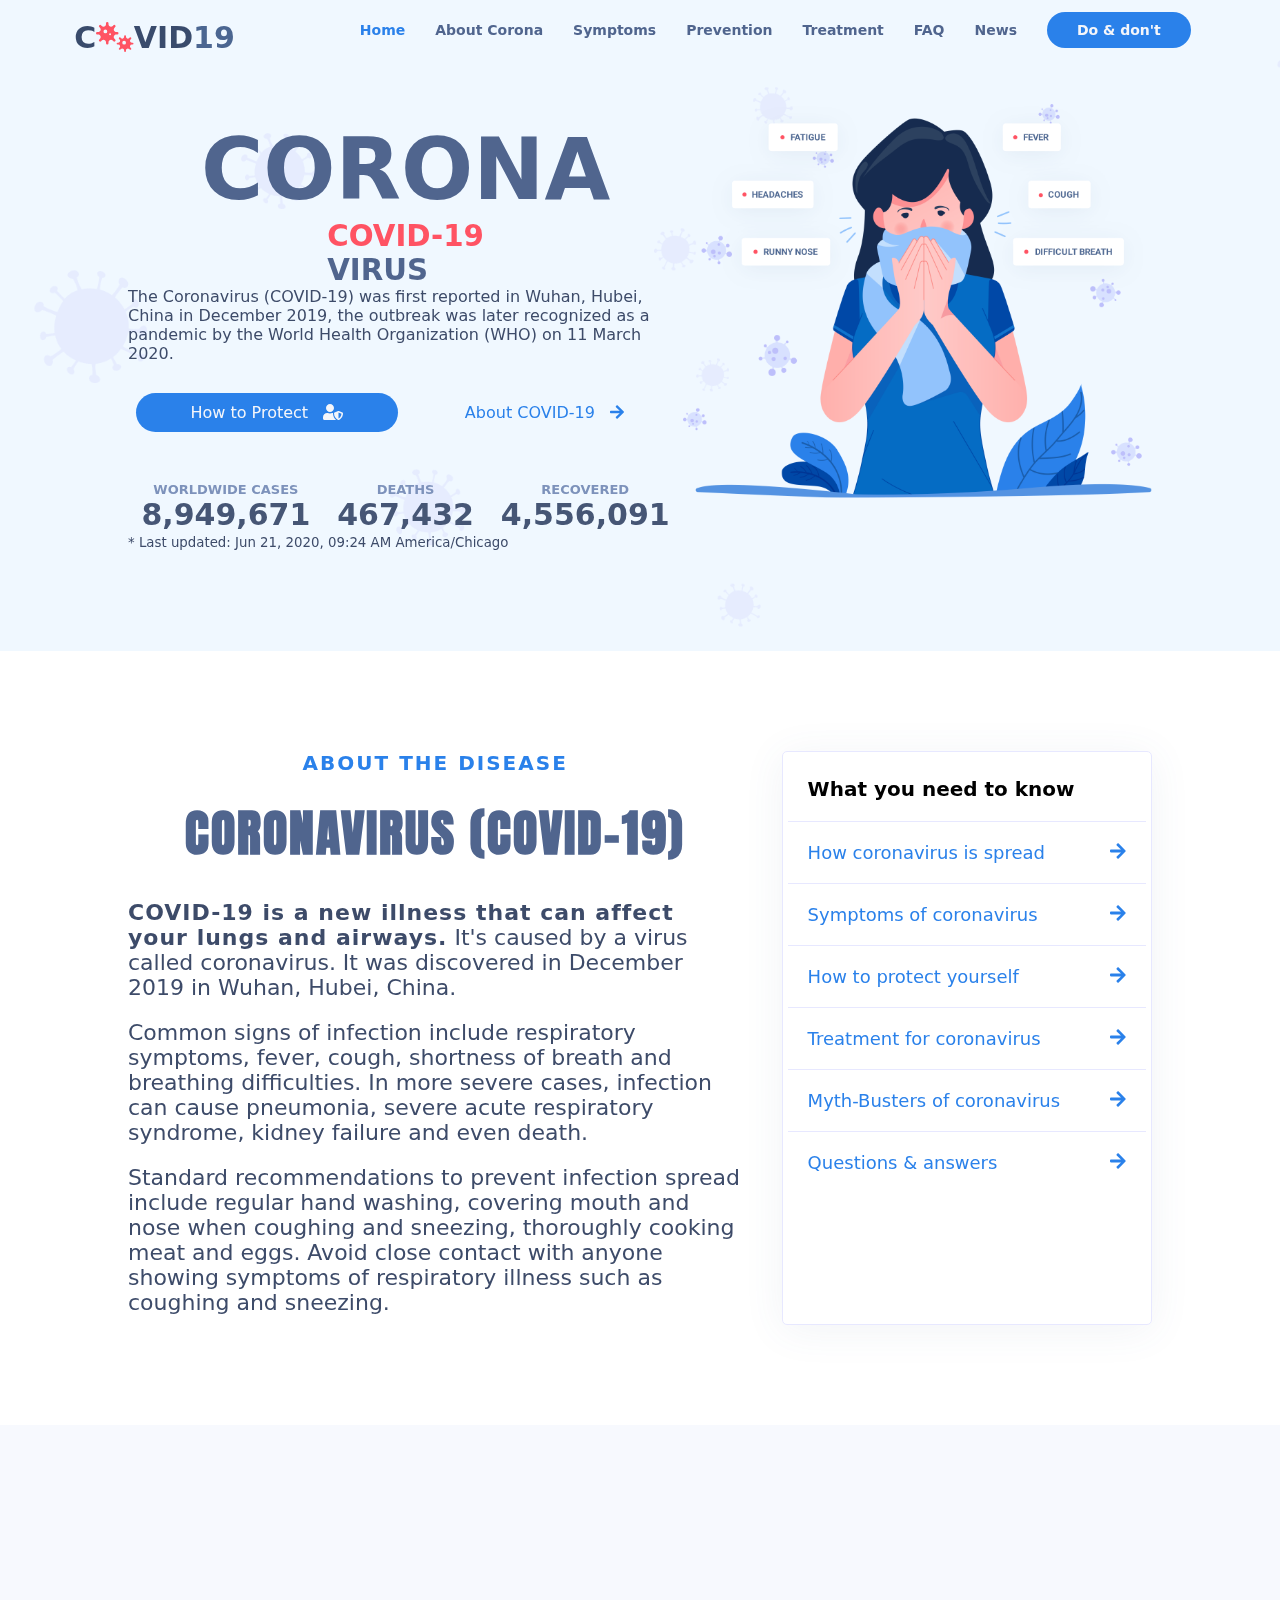
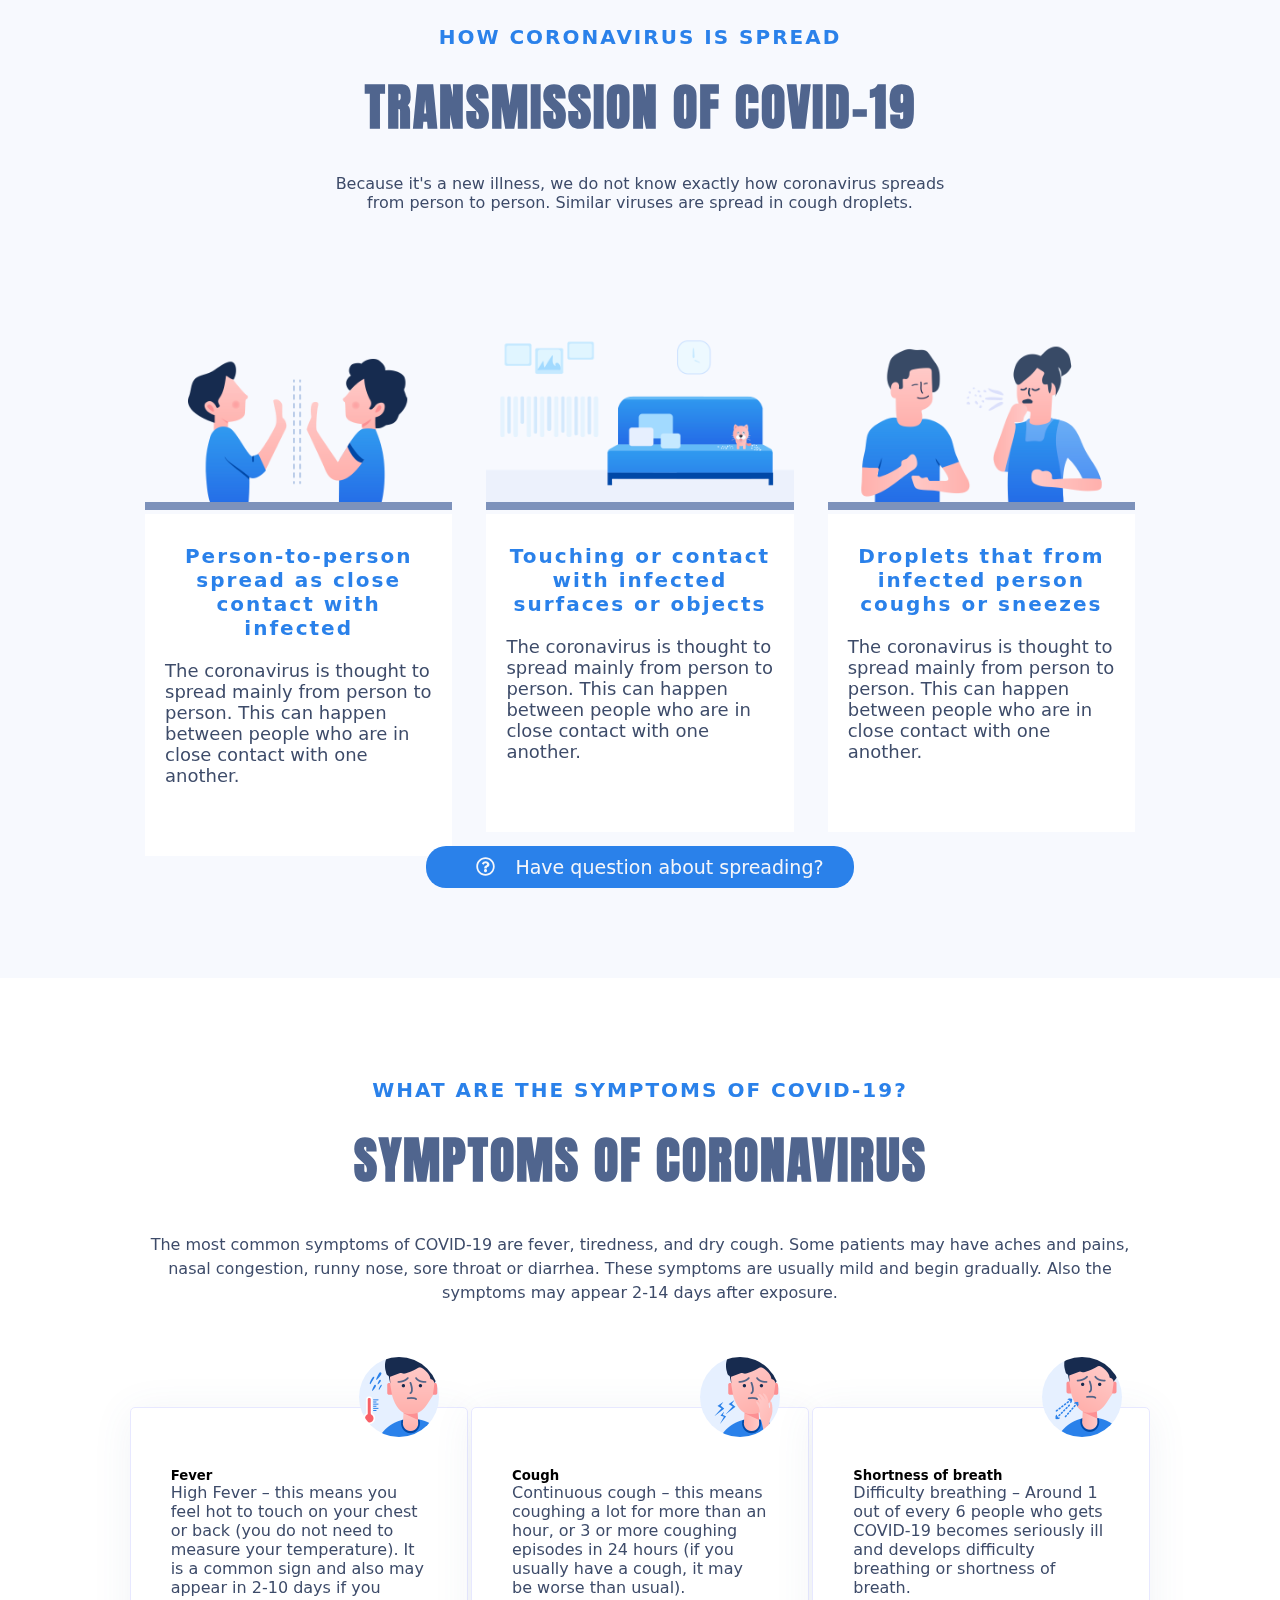
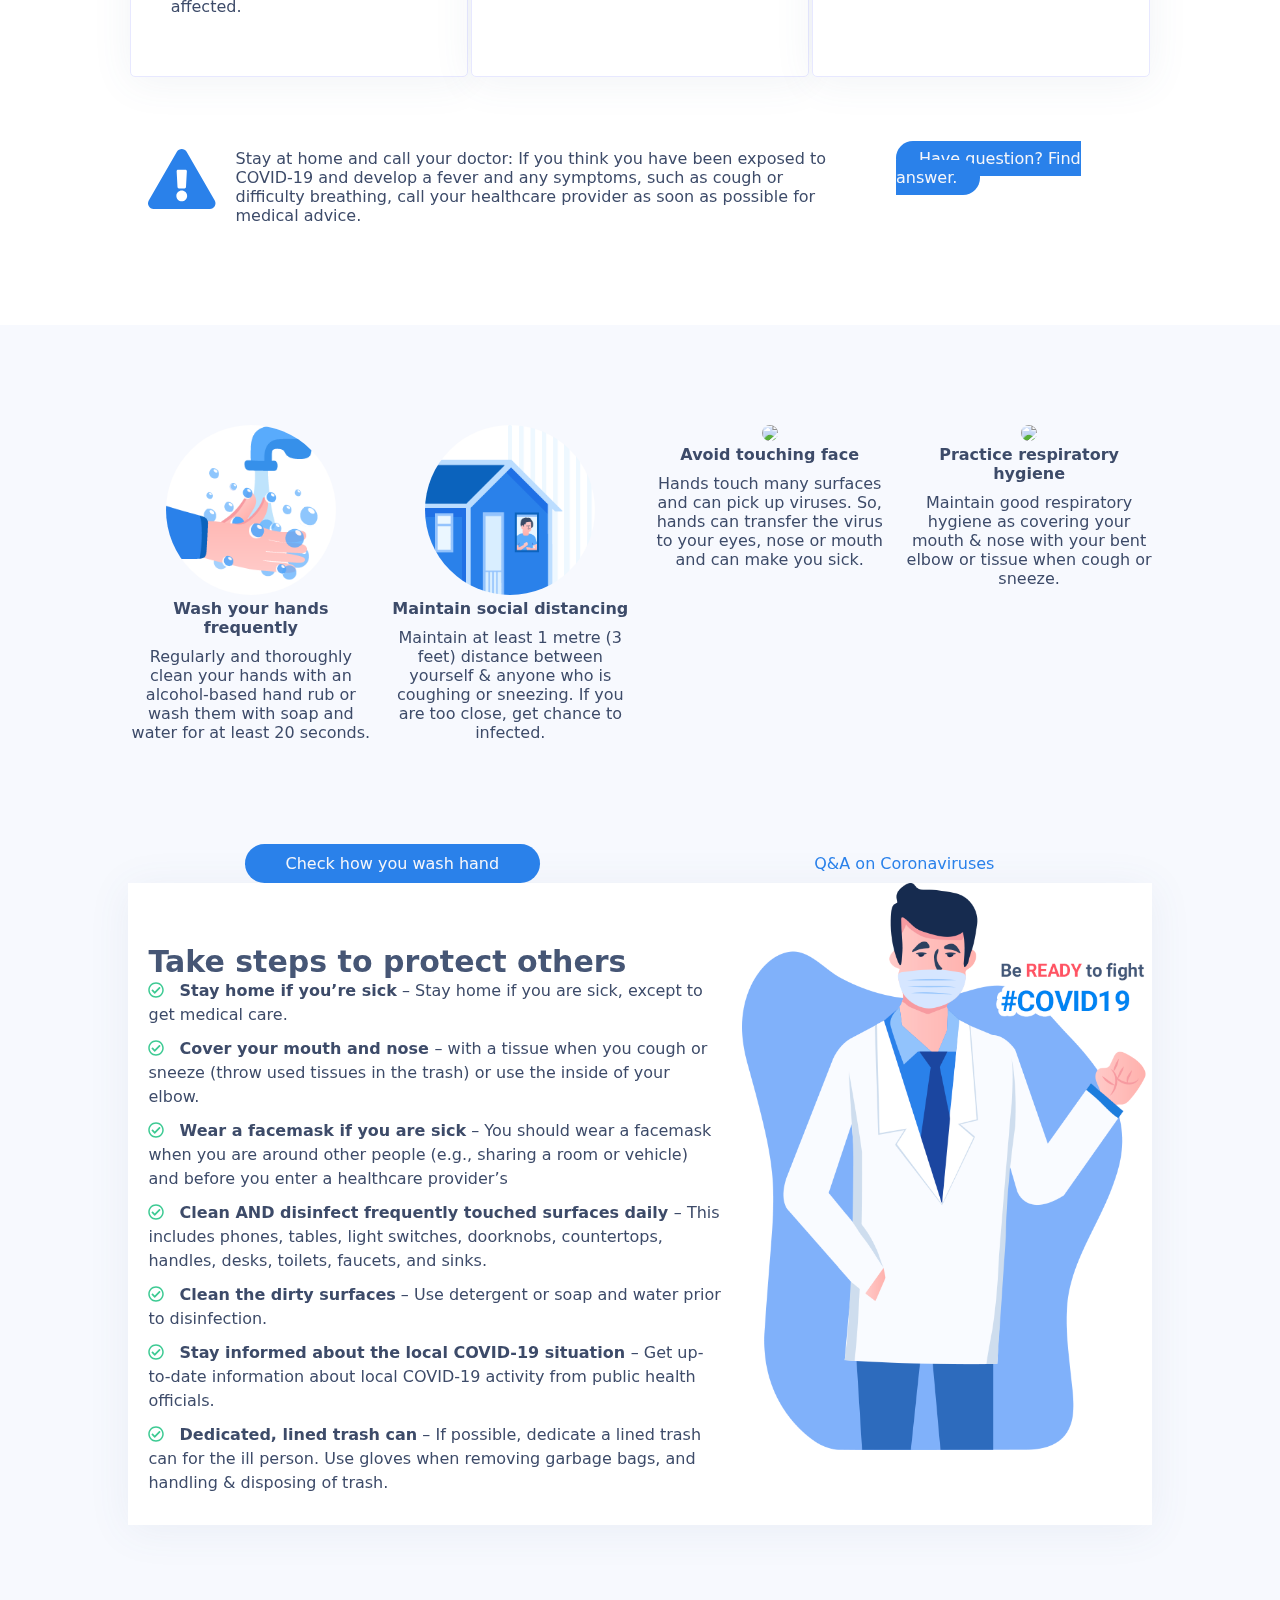
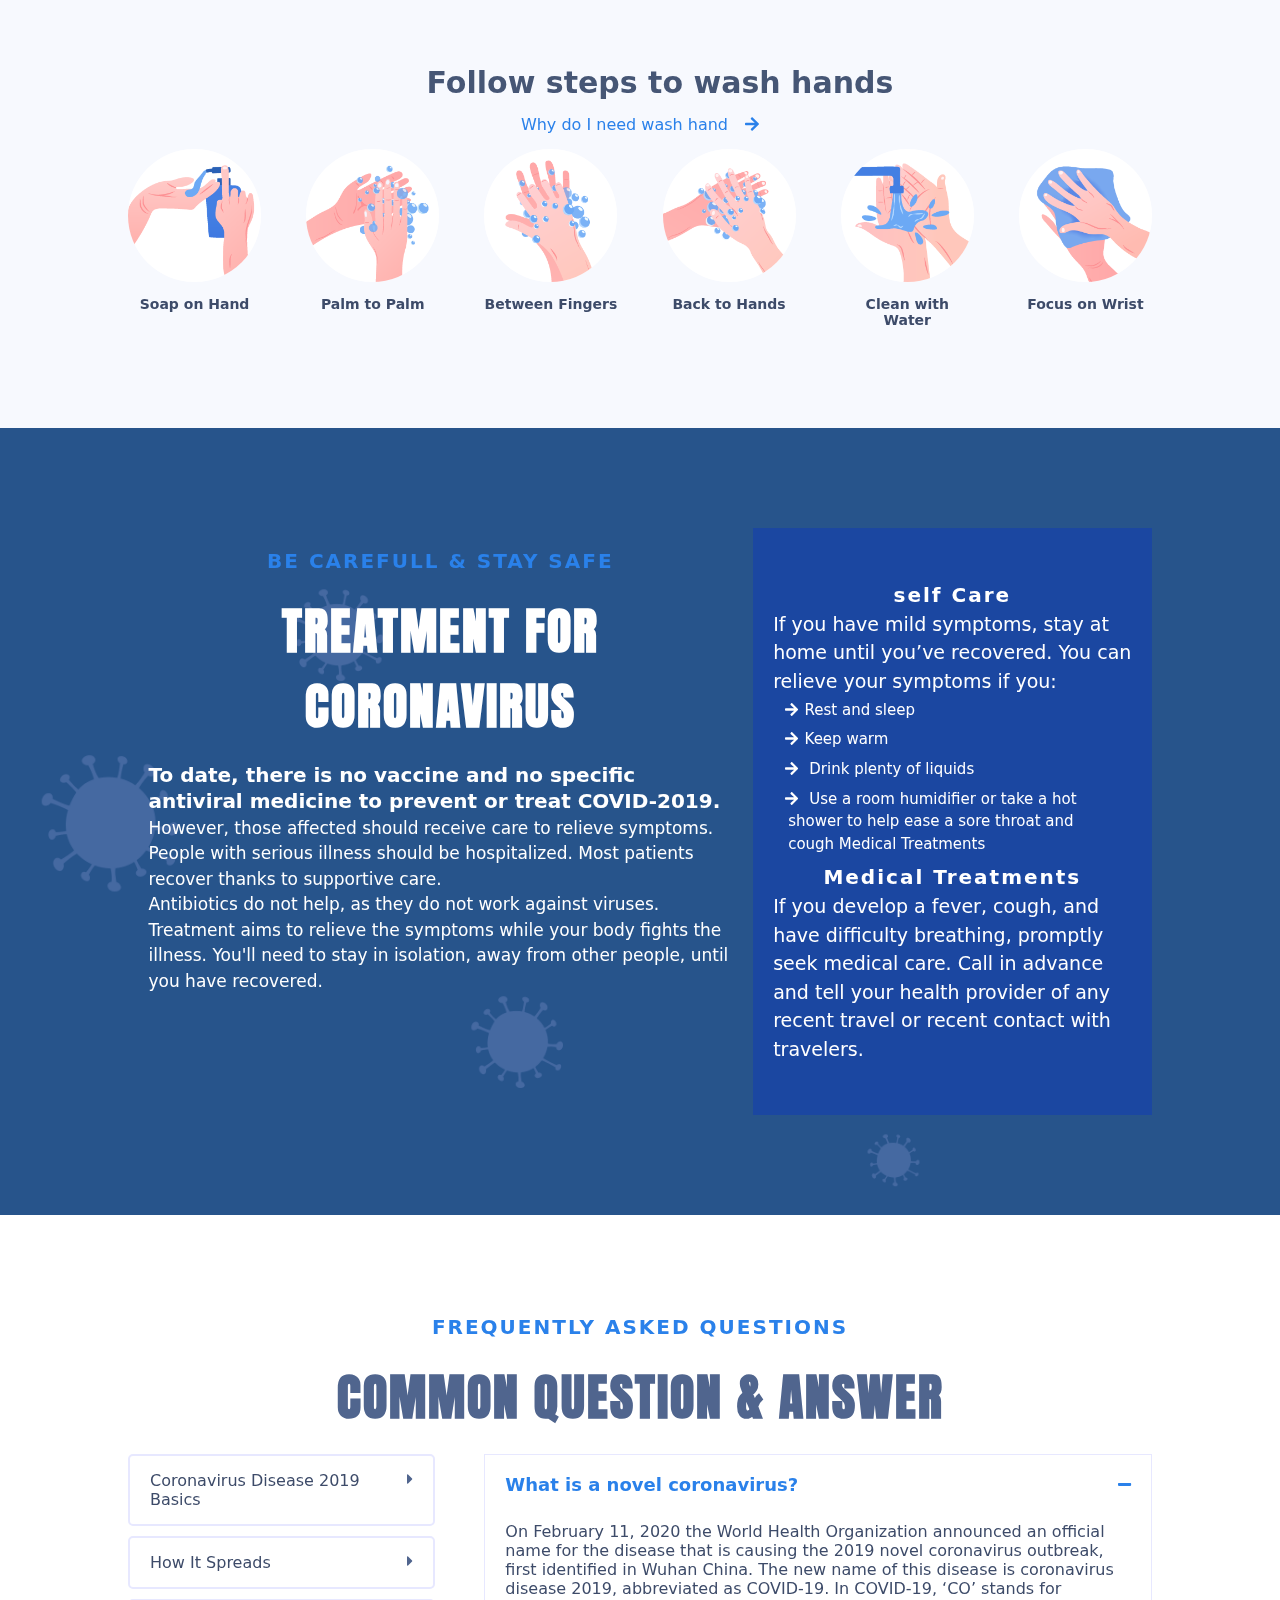
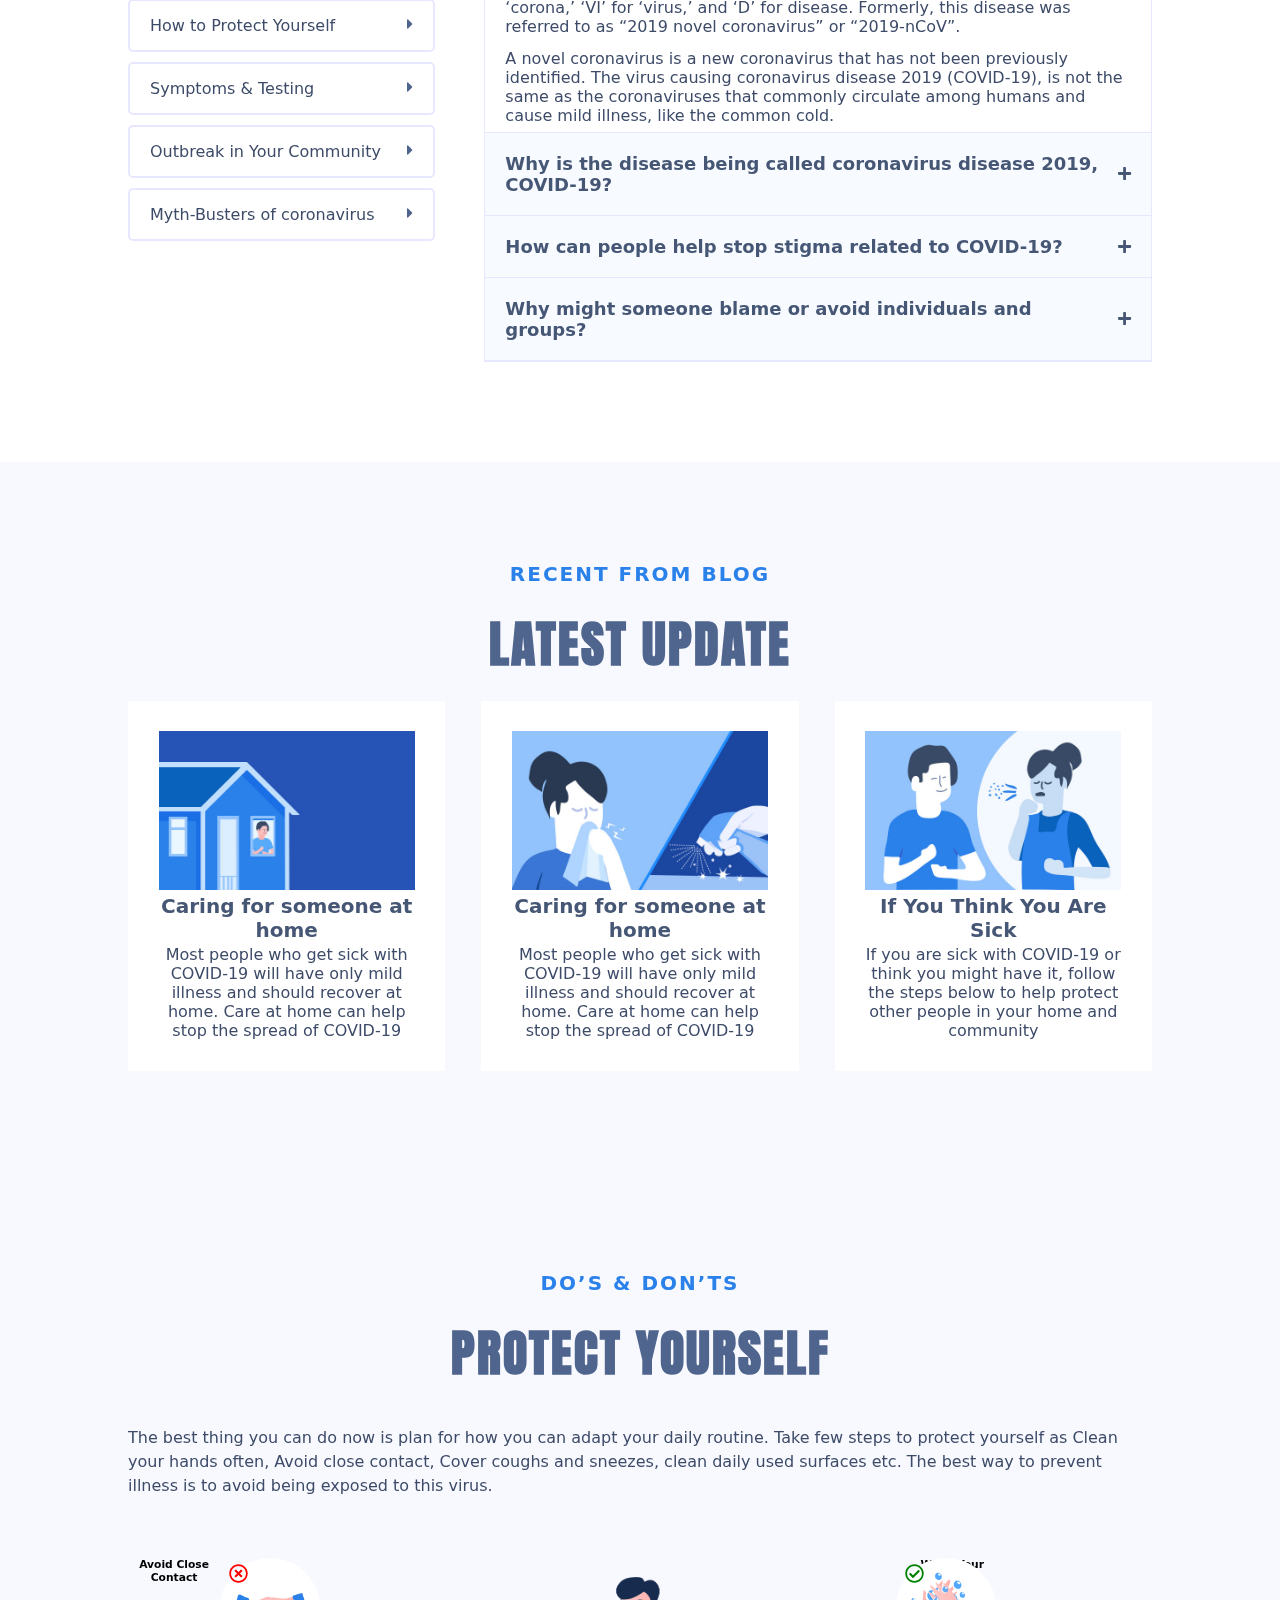
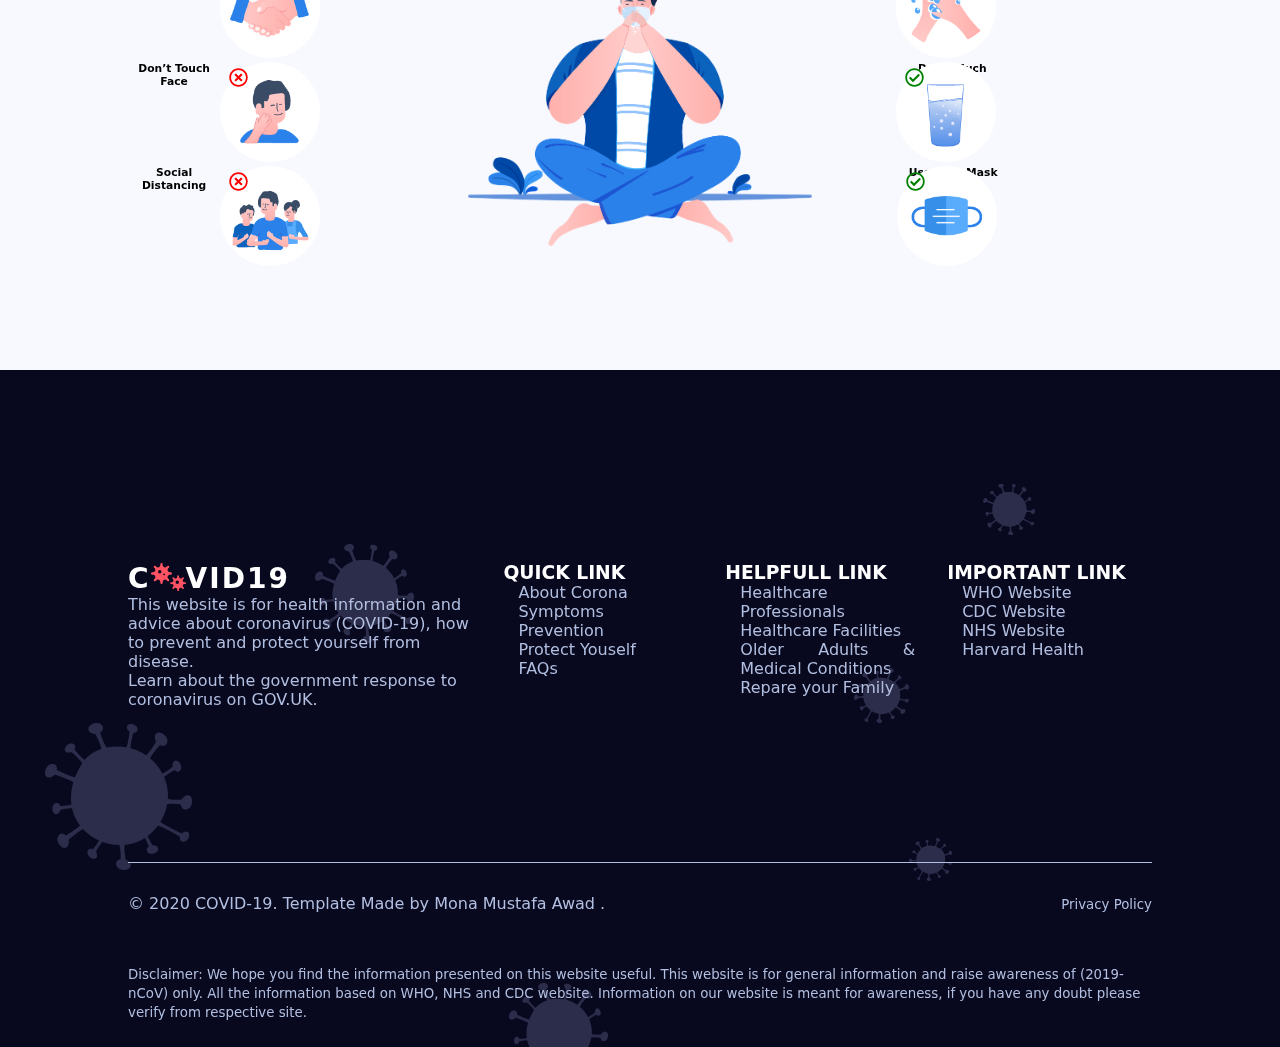
==== commit bb0ca65f: "final touches v7" ====
--- a/index.html
+++ b/index.html
@@ -223,6 +223,7 @@
                 </p>
             </div>
             <div class="spreadDetials ">
+                <!-- details 1 -->
                 <div class=" details ">
                     <img src="Images/spread-a.png" alt="">
                     <div class="spreadDetialsContant">
@@ -232,6 +233,7 @@
                             who are in close contact with one another.</p>
                     </div>
                 </div>
+                <!-- details 2 -->
                 <div class=" details">
                     <img src="Images/spread-b.png" alt="">
                     <div class="spreadDetialsContant">
@@ -241,6 +243,7 @@
                             who are in close contact with one another.</p>
                     </div>
                 </div>
+                <!-- details 3 -->
                 <div class="details ">
                     <img src="Images/spread-c.png" alt="">
                     <div class="spreadDetialsContant">
@@ -249,7 +252,9 @@
                             to person. This can happen between people who are in close contact with one another.</p>
                     </div>
                 </div>
-            </div>
+                <!-- end details  -->
+            </div>
+            <!-- end spread Detials  -->
             <div class="question">
                 <a class="btnLink"><i class="far fa-question-circle link_icon"></i>Have question about spreading?</a>
             </div>
@@ -753,7 +758,6 @@
                                 <h6>Why might someone blame or avoid individuals and groups?</h6>
                                 <i class="fas fa-plus show-icon"></i>
                                 <i class="fas hide-icon fa-minus"></i>
-
                             </div>
                             <div class=" main-question-answer hide-answer">
                                 <p>
@@ -1295,21 +1299,21 @@
                 <!-- undo stuff -->
                 <div class="mainDont">
                     <div class="doAndDontContantDetails">
-                        <p>Avoid Close Contact</>
+                        <h6>Avoid Close Contact</h6>
                         <div class="img-box">
                             <img src="Images/donts-a.png">
                             <i class="far photo-icon fa-times-circle"></i>
                         </div>
                     </div>
                     <div class="doAndDontContantDetails">
-                        <p>Don’t Touch Face</p>
+                        <h6>Don’t Touch Face</h6>
                         <div class="img-box">
                             <img src="Images/donts-b.png">
                             <i class="far photo-icon fa-times-circle"></i>
                         </div>
                     </div>
                     <div class="doAndDontContantDetails">
-                        <p>Social Distancing</p>
+                        <h6>Social Distancing</h6>
                         <div  class="img-box">
                             <img src="Images/donts-c.png">
                             <i class="far photo-icon fa-times-circle"></i>
@@ -1328,25 +1332,26 @@
                             <img src="Images/dos-a.png">
                             <i class="far photo-icon-right fa-check-circle"></i>
                         </div>
-                        <p>Wash Your Hands</p>
+                        <h6>Wash Your Hands</h6>
                         
                     </div>
                     <div class="doAndDontContantDetails">
-                        
                         <div class="img-box">
                             <img src="Images/dos-b.png">
                             <i class="far photo-icon-right fa-check-circle"></i>
                         </div>
-                        
-                        <p>Drink Much Watar</p>
+                        <h6>Drink Much Watar</h6>
                     </div>
                     <div class="doAndDontContantDetails">
                         <div class="img-box">
                             <img src="Images/dos-c.png">
                             <i class="far photo-icon-right fa-check-circle"></i>
                         </div>
-                        <p>Use Face Mask</p>
-                    </div>
+                        <h6>Use Face Mask</h6>
+                    </div>
+                </div>
+                <div class="doAndDontImage2">
+                    <img src="Images/protect.png" alt="protect">
                 </div>
             </div>
         </div>
--- a/Css/custom.css
+++ b/Css/custom.css
@@ -19,9 +19,11 @@
 body {
     font-family: var(--bs-font-sans-serif);
 }
-span{
+
+span {
     font-weight: bold;
 }
+
 a {
     text-decoration: none;
 }
@@ -152,8 +154,9 @@
     display: none;
     color: var(--whiteColor);
 }
+
 /* *****************************Second menu*************************************************** */
-.second-nav{
+.second-nav {
     width: 100vw;
     display: none;
     position: absolute;
@@ -162,30 +165,35 @@
     height: 100vh;
     background-color: #233d5c71;
 }
-.menu-icon{
+
+.menu-icon {
     color: #465675;
     display: none;
 }
-@media only screen and (max-width: 1200px) {
-    .menu-icon{
+
+@media only screen and (max-width: 1200px) {
+    .menu-icon {
         display: block;
     }
 }
-.clase-menu{
+
+.clase-menu {
     position: absolute;
     right: 22px;
     top: 30px;
     font-size: 25px;
     color: #465675;
-    }
-.diff-style{
-display: block;
-position: absolute;
-top: 0;
-height: 100vh;
-background-color: #fff;
-}
-ul.diff-style li{
+}
+
+.diff-style {
+    display: block;
+    position: absolute;
+    top: 0;
+    height: 100vh;
+    background-color: #fff;
+}
+
+ul.diff-style li {
     margin: 30% 0;
 }
 
@@ -456,9 +464,10 @@
 
 .spread .question {
     text-align: center;
-    margin: 7%;
+    /* margin: 7%; */
     font-size: 19px;
     font-weight: 400;
+    /* width: 100%; */
 }
 
 .spread .question .btnLink {
@@ -881,6 +890,7 @@
     .treatmentText,
     .treatmentDetails {
         width: 80%;
+        margin-top: 5%;
     }
 }
 
@@ -918,18 +928,21 @@
     width: 65%;
     border: 1px solid #e7e8ff;
 }
-@media only screen and (max-width: 1200px) {
-    .CommenQuestion .CommenQuestionContent{
+
+@media only screen and (max-width: 1200px) {
+    .CommenQuestion .CommenQuestionContent {
         justify-content: space-around;
     }
-    .CommenQuestion .CommenQuestionContent .question ,
+
+    .CommenQuestion .CommenQuestionContent .question,
     .CommenQuestionContent .answers {
-        width: 70%;
-
-    }
-
-}
-.CommenQuestionContent .answers .answerDetails h6{
+        width: 90%;
+
+    }
+
+}
+
+.CommenQuestionContent .answers .answerDetails h6 {
     font-size: 18px;
 }
 
@@ -955,24 +968,28 @@
     padding: 1% 3%;
 }
 
-.main-question-answer p span{
+.main-question-answer p span {
     font-weight: bold;
 }
+
 .main-question-answer ul {
     color: #465675;
-    display: block ;
+    display: block;
     /* list-style-type: circle; */
 }
-.main-question-answer ul li{
+
+.main-question-answer ul li {
     margin-bottom: 2%;
     margin-left: 5%;
     list-style-type: square;
 
 }
-.main-question-answer ul li span{
+
+.main-question-answer ul li span {
     margin-right: 2%;
     /* margin-bottom: 2%; */
 }
+
 .CommenQuestionContent .answers .main-question:hover {
     color: #2a81ea;
 }
@@ -990,17 +1007,20 @@
     font-size: 15px;
     font-weight: normal;
 }
-.header-active{
-display: none;
-}
-.hide-icon{
+
+.header-active {
     display: none;
 }
- .show-answer{
-display: block;
-}
-
-.hide-answer{
+
+.hide-icon {
+    display: none;
+}
+
+.show-answer {
+    display: block;
+}
+
+.hide-answer {
     display: none;
 }
 
@@ -1010,20 +1030,21 @@
 .showmore-icon{
     display: block;
  
-}*/ 
-
+}*/
 
 /*************************************** Blogs ************************************************/
-.blog{
+.blog {
     background-color: #f7f9fe;
 }
-.blog .blogContant{
-    
+
+.blog .blogContant {
+
     display: flex;
     justify-content: space-between;
     flex-wrap: wrap;
 }
-.blog .blogContant .blogDetails{
+
+.blog .blogContant .blogDetails {
     background-color: #fff;
     text-align: center;
     color: #465675;
@@ -1032,27 +1053,34 @@
 }
 
 .blogContant .blogDetails img {
-text-align: center;
+    text-align: center;
     width: 100%;
 }
-.blogContant .blogDetails h6{
-font-weight: 700;
-font-size: 20px;
-margin-bottom: 1%;
-}
-.blogContant .blogDetails p{
-
-}
-@media only screen and (max-width: 1200px) {
-
-.blog .blogContant .blogDetails{
-width: 68%;
-}
-}
+
+.blogContant .blogDetails h6 {
+    font-weight: 700;
+    font-size: 20px;
+    margin-bottom: 1%;
+}
+
+.blogContant .blogDetails p {}
+
+@media only screen and (max-width: 1200px) {
+
+    .blog .blogContant .blogDetails {
+        width: 68%;
+        margin-top: 7%;
+    }
+    .blog .blogContant {
+    justify-content: space-around;
+    }
+}
+
 /*************************************** CommenQuestion ************************************************/
-.doAndDont{
-    background-color:#f7f9fe ;
-}
+.doAndDont {
+    background-color: #f7f9fe;
+}
+
 .doAndDontContant {
     display: flex;
     flex-wrap: wrap;
@@ -1060,74 +1088,99 @@
     text-align: center;
     align-items: center;
 }
-.mainDont,.mainDo{
-width: 25%;
-}
-.mainDont .img-box img,.mainDo .img-box img{
-    width:  100px;
-}
-
-.doAndDontImage{
+
+.mainDont,
+.mainDo {
+    width: 25%;
+}
+
+.mainDont .img-box img,
+.mainDo .img-box img {
+    width: 100px;
+
+}
+.img-box{
+    position: relative;
+}
+.doAndDontImage {
     width: 48%;
 }
-.doAndDontImage img{
+
+.doAndDontImage img {
     width: 100%;
 }
-.doAndDontContantDetails{
-     display:flex ;
+
+.doAndDontContantDetails {
+    display: flex;
     /* flex-direction: column; */
-    justify-content: space-between;
+    justify-content: space-around;
     /* width: 20%;  */
 }
-.doAndDontContantDetails p{
+
+.doAndDontImage2 {
+    display: none;
+}
+.doAndDontImage2 img{ 
+    width: 100%;
+}
+
+.doAndDontContantDetails p {
     font-size: 13px;
     margin: 20% 0;
-
+    width: 80%;
     color: #465675;
 }
-.img-box{
+
+.img-box {
     width: 10%;
 }
-.doAndDontContantDetails img{
-/* width: 100%; */
-background-color: #fff;
-/* position: absolute; */
-border-radius: 50%;
-}
-.doAndDontContantDetails .photo-icon{
-    position: relative;
-    bottom: 99px;
-    right: -3px;
+.doAndDontContantDetails img {
+    background-color: #fff;
+    border-radius: 50%;
+}
+
+.doAndDontContantDetails .photo-icon {
+    position: absolute;
+    bottom: 79px;
+    right: -18px;
     font-size: 19px;
     color: red;
 }
-.doAndDontContantDetails .photo-icon-right{
-    position: relative;
-    bottom: 99px;
-    right: -3px;
+
+.doAndDontContantDetails .photo-icon-right {
+    position: absolute;
+    bottom: 79px;
+    right: -18px;;
     font-size: 19px;
     color: green;
 }
+
 .doAndDontImage img {
     width: 70%;
-    /* height: 100%; */
 }
 
 .doAndDontContantDetails {
     width: 40%;
     display: flex;
-    justify-content: space-between;
-}
-@media only screen and (max-width: 1200px) {
-    .mainDont,.mainDo{
-        width: 40%;
-        }
-        
-.doAndDontImage{
-    /* width: 60%; */
-    display: none;
-}
-        
+    justify-content: space-around;
+}
+
+@media only screen and (max-width: 1200px) {
+
+    .mainDont,
+    .mainDo {
+        width: 45%;
+    }
+
+    .doAndDontImage {
+        /* width: 60%; */
+        display: none;
+    }
+
+    .doAndDontImage2 {
+        display: block;
+        width: 95%;
+    }
 }
 
 /*************************************** footer ************************************************/
@@ -1138,56 +1191,67 @@
     padding: 15% 0 2%;
     color: #fff;
 }
-footer .logo{
+
+footer .logo {
     font-size: 28px;
     font-weight: 900;
     letter-spacing: 2px;
 }
-footer p{
+
+footer p {
     color: #b2bfe0 !important;
 }
-.footerParts{
+
+.footerParts {
     flex-wrap: wrap;
     justify-content: space-between;
     display: flex;
 }
 
-.footerParts ul{
+.footerParts ul {
     display: block;
     /* padding: 0; */
-color: #b2bfe0;;
-}
-.footerParts .mainfooter{
+    color: #b2bfe0;
+    ;
+}
+
+.footerParts .mainfooter {
     width: 35%;
 }
-.footerParts .details{
+
+.footerParts .details {
     text-align: justify;
     width: 20%;
 }
-.footer{
+
+.footer {
     margin-top: 15%;
     border-top: 1px solid #b2bfe0;
 }
-.footer .copyrights{
-    display: flex;
-    justify-content: space-between;
-    margin-top:3% ;
+
+.footer .copyrights {
+    display: flex;
+    justify-content: space-between;
+    margin-top: 3%;
     margin-bottom: 5%;
 }
-@media only screen and (max-width: 1200px) {
-    .footerParts .mainfooter{
-        width: 75%; 
-    }
-    .footerParts .details{
+
+@media only screen and (max-width: 1200px) {
+    .footerParts .mainfooter {
+        width: 75%;
+    }
+
+    .footerParts .details {
         text-align: justify;
         width: 30%;
-    
+
         margin-top: 3%;
     }
-    
-}
-@media only screen and (max-width: 1200px) {
-    .footerParts .details{
-    width: 40%;
+
+}
+
+@media only screen and (max-width: 1200px) {
+    .footerParts .details {
+        width: 40%;
     }
 }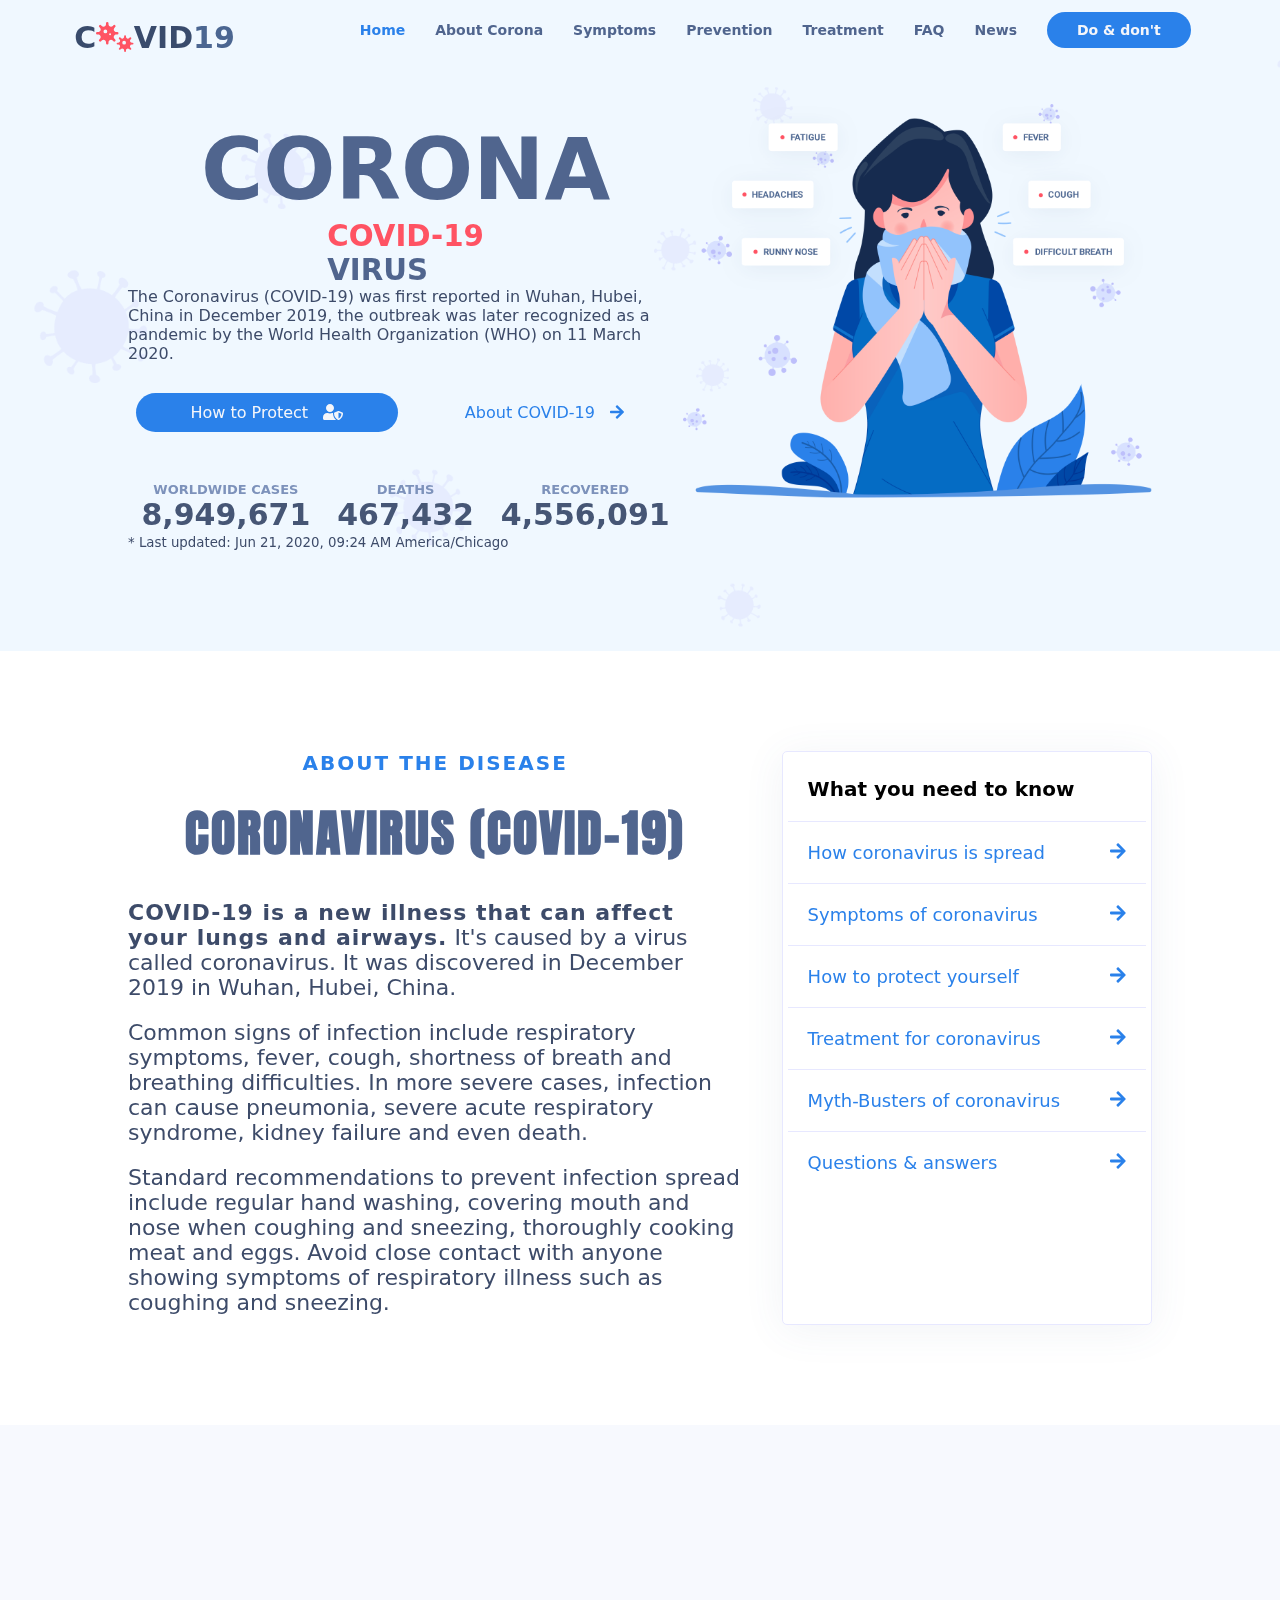
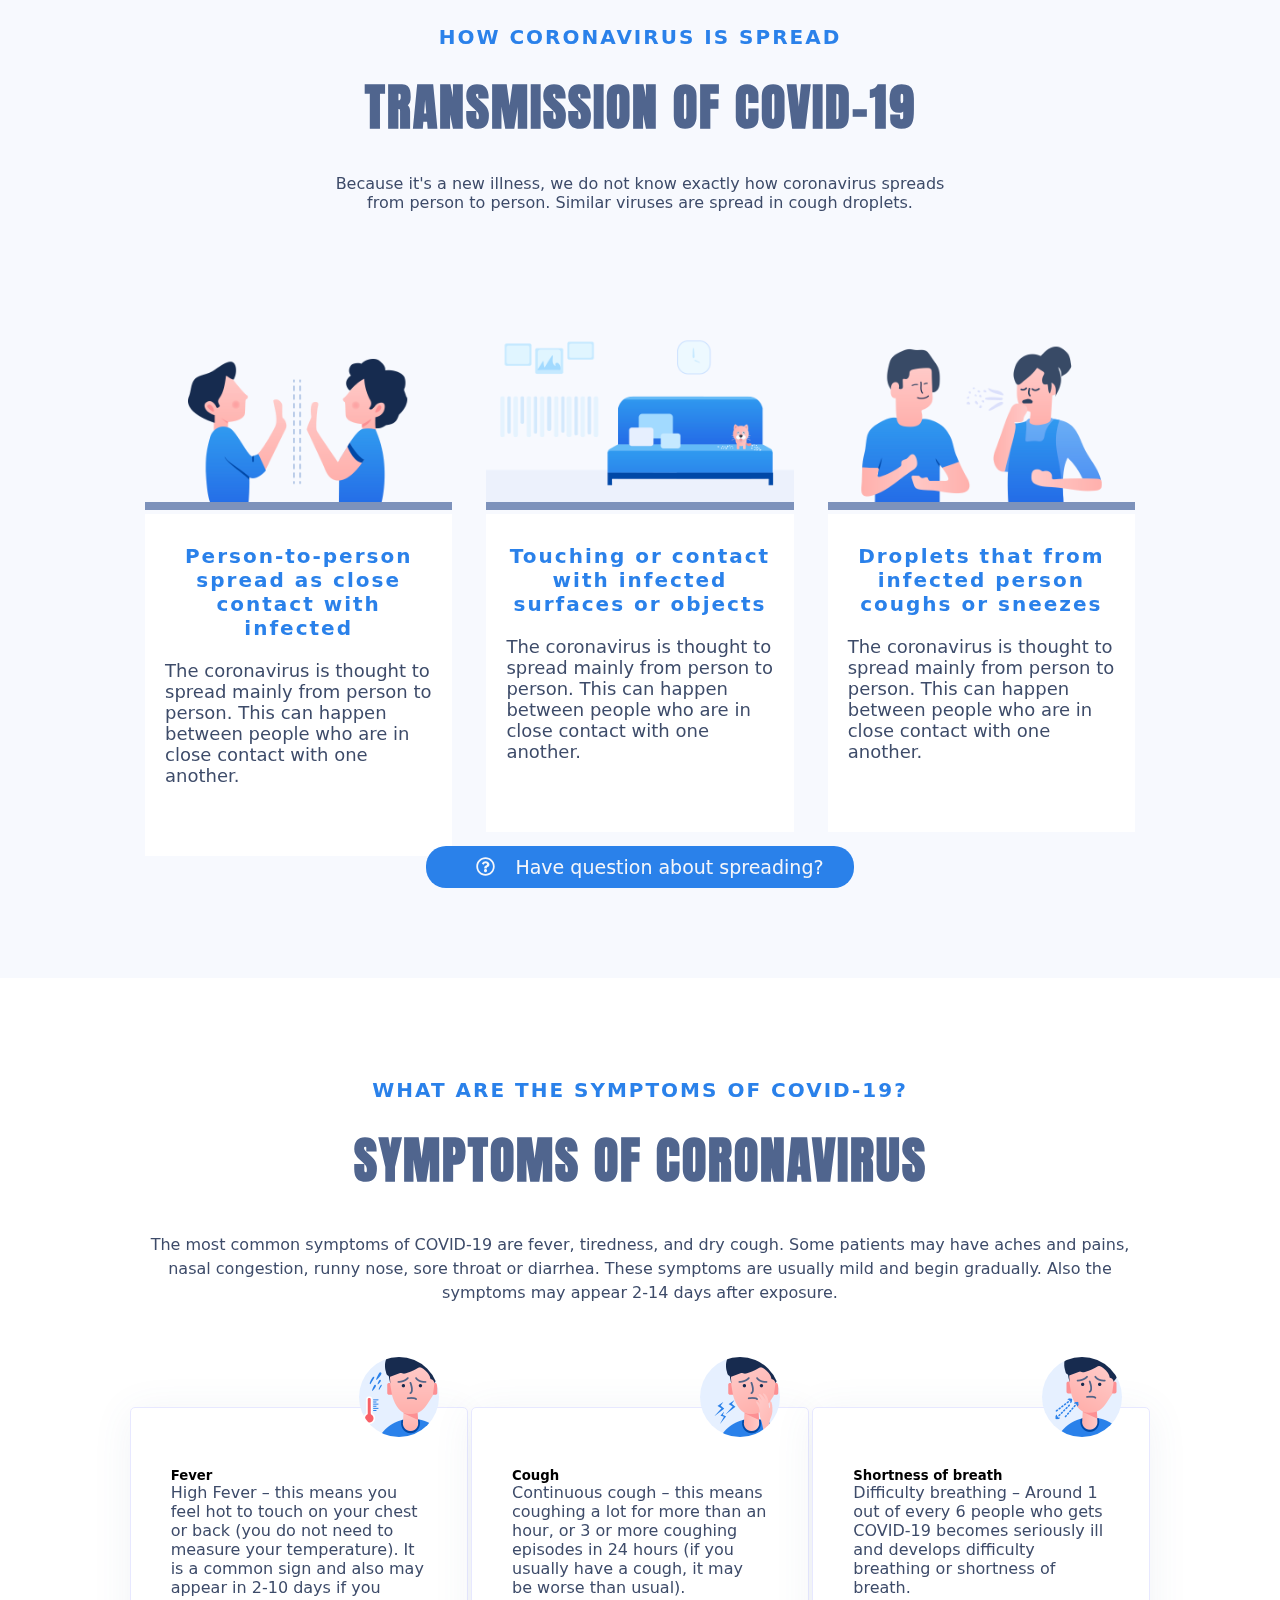
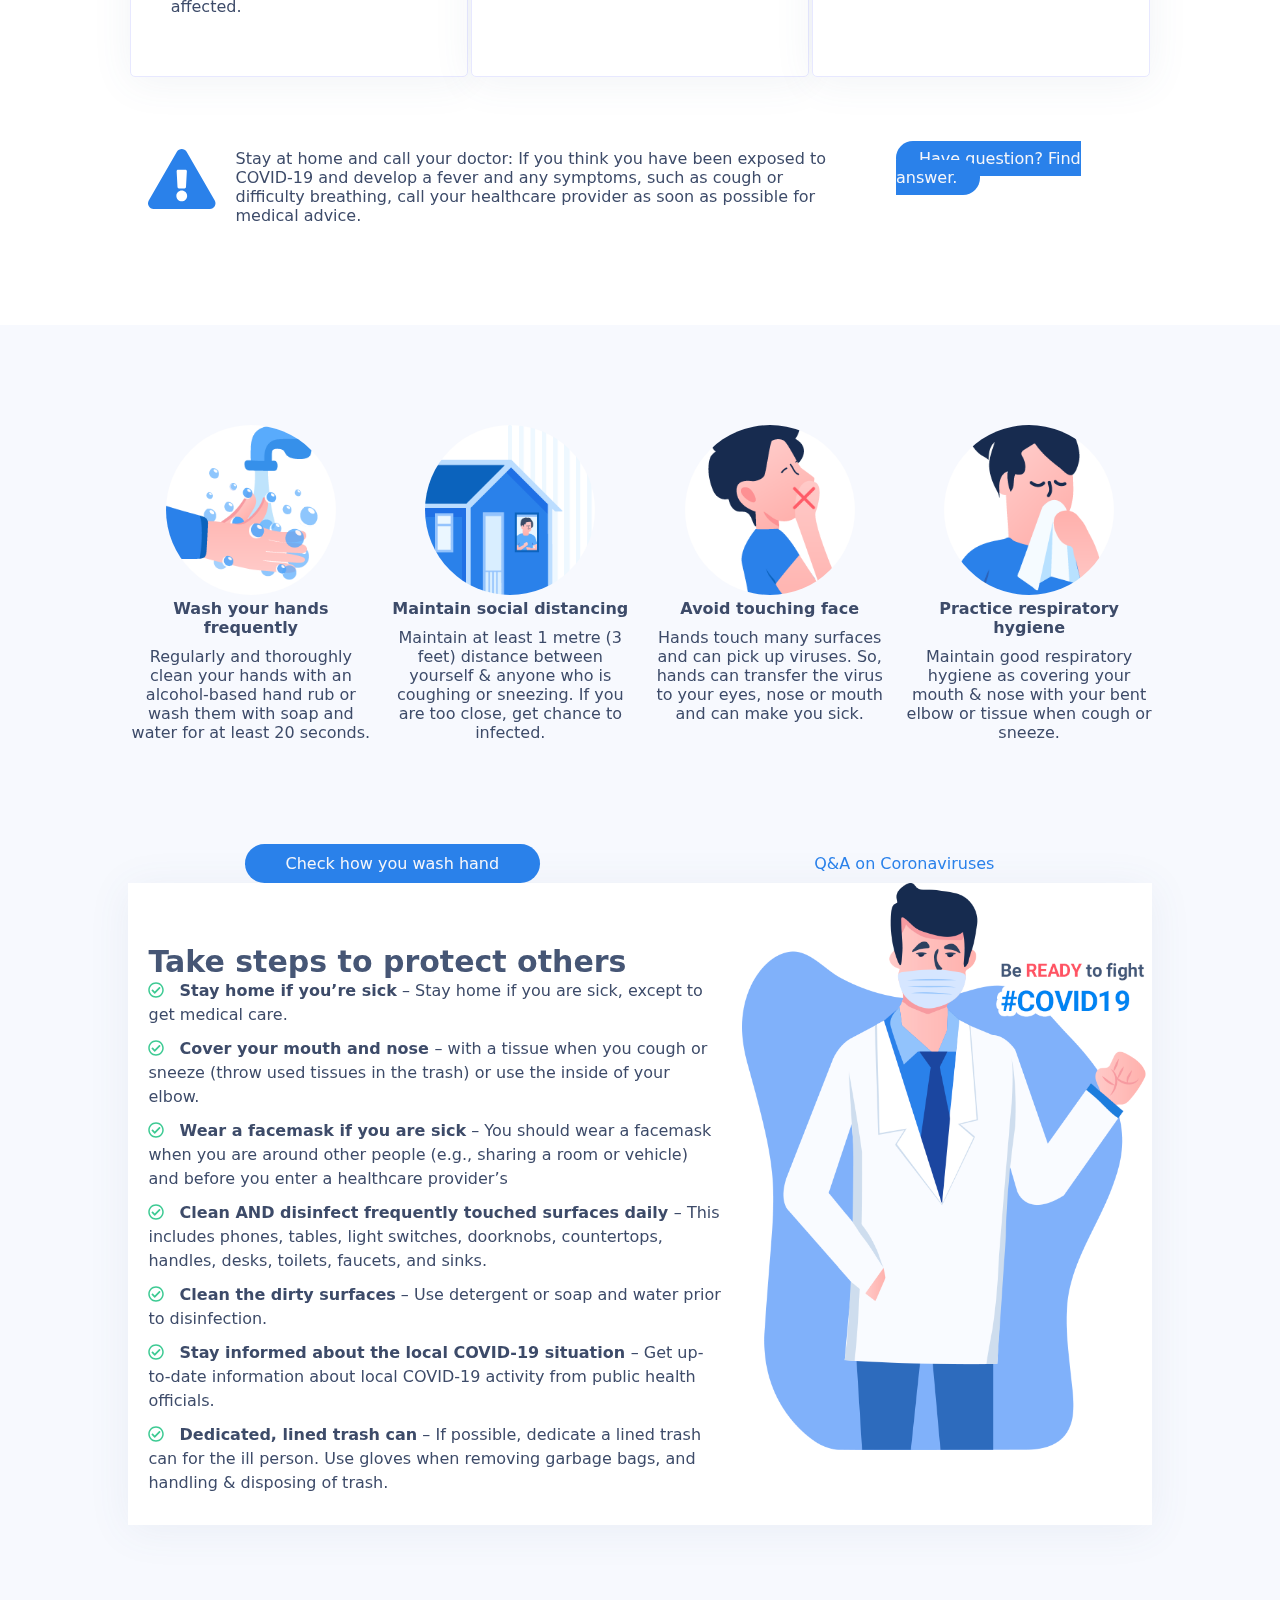
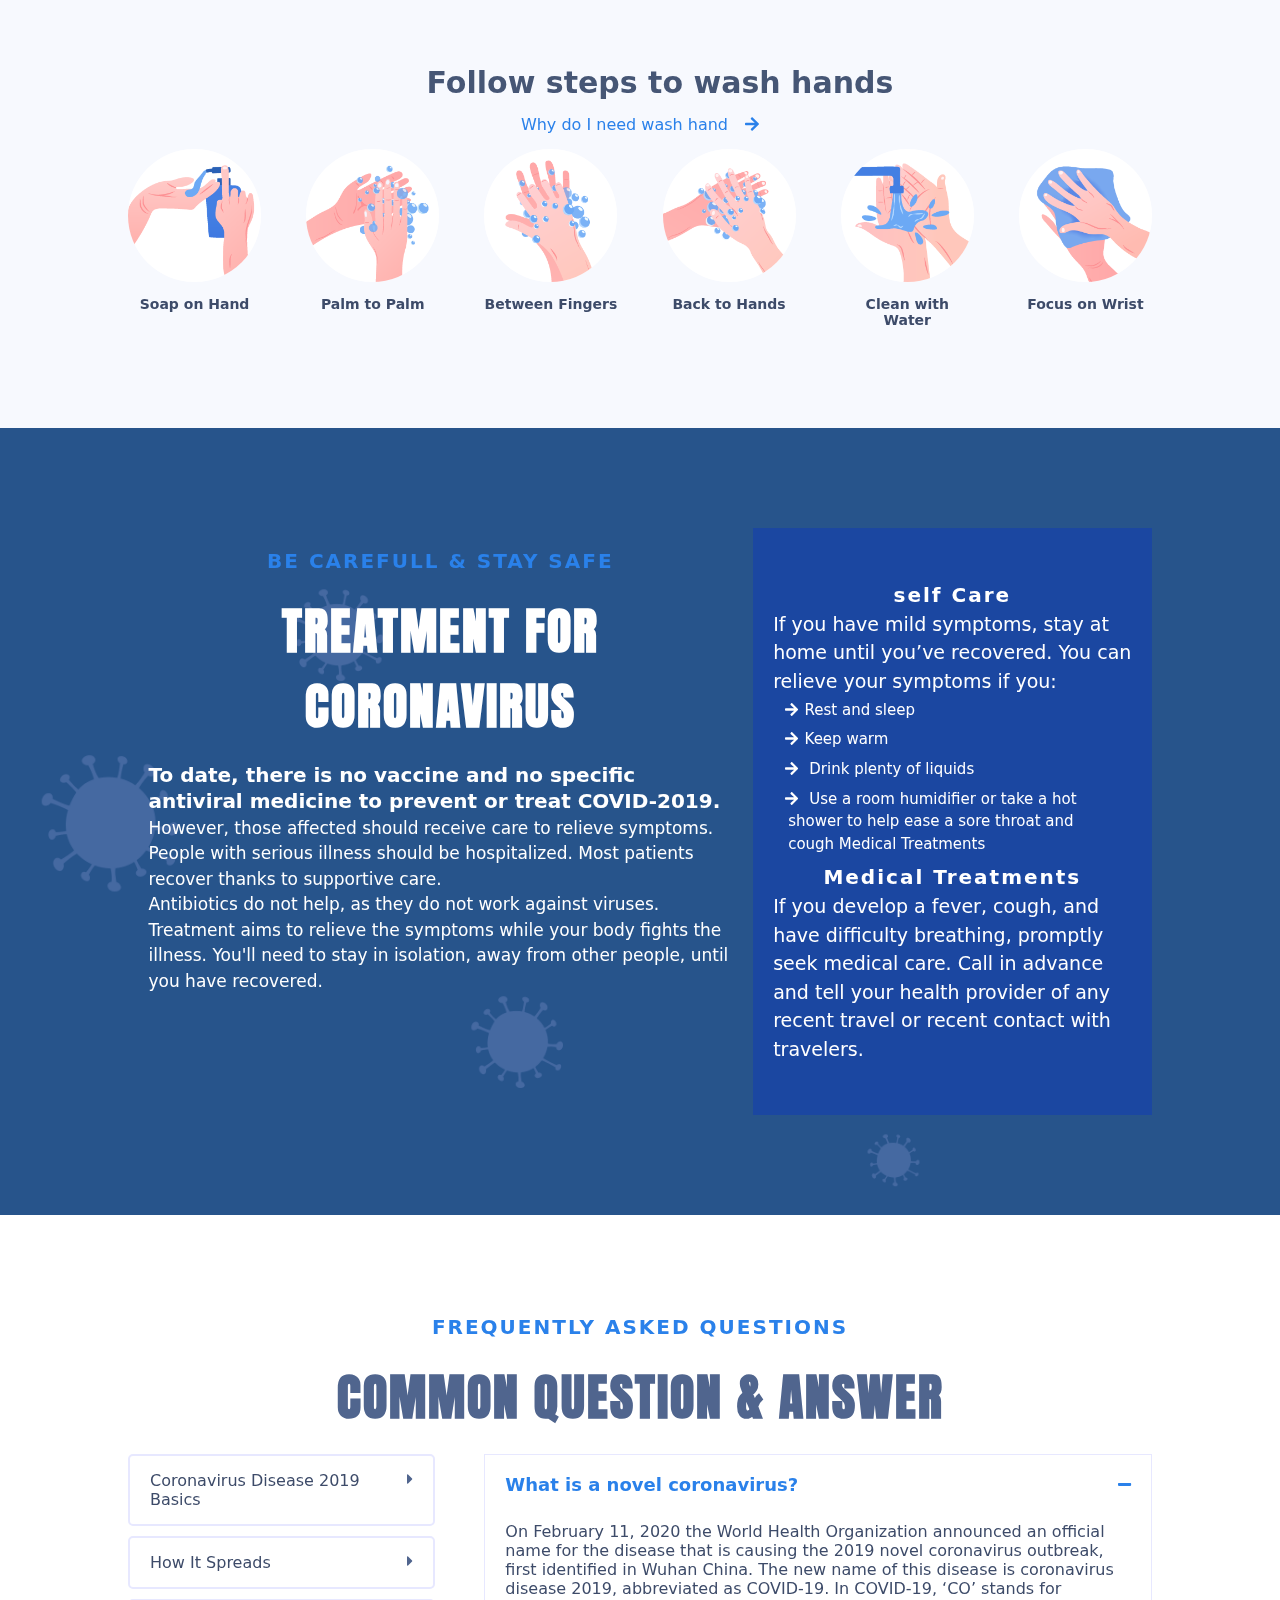
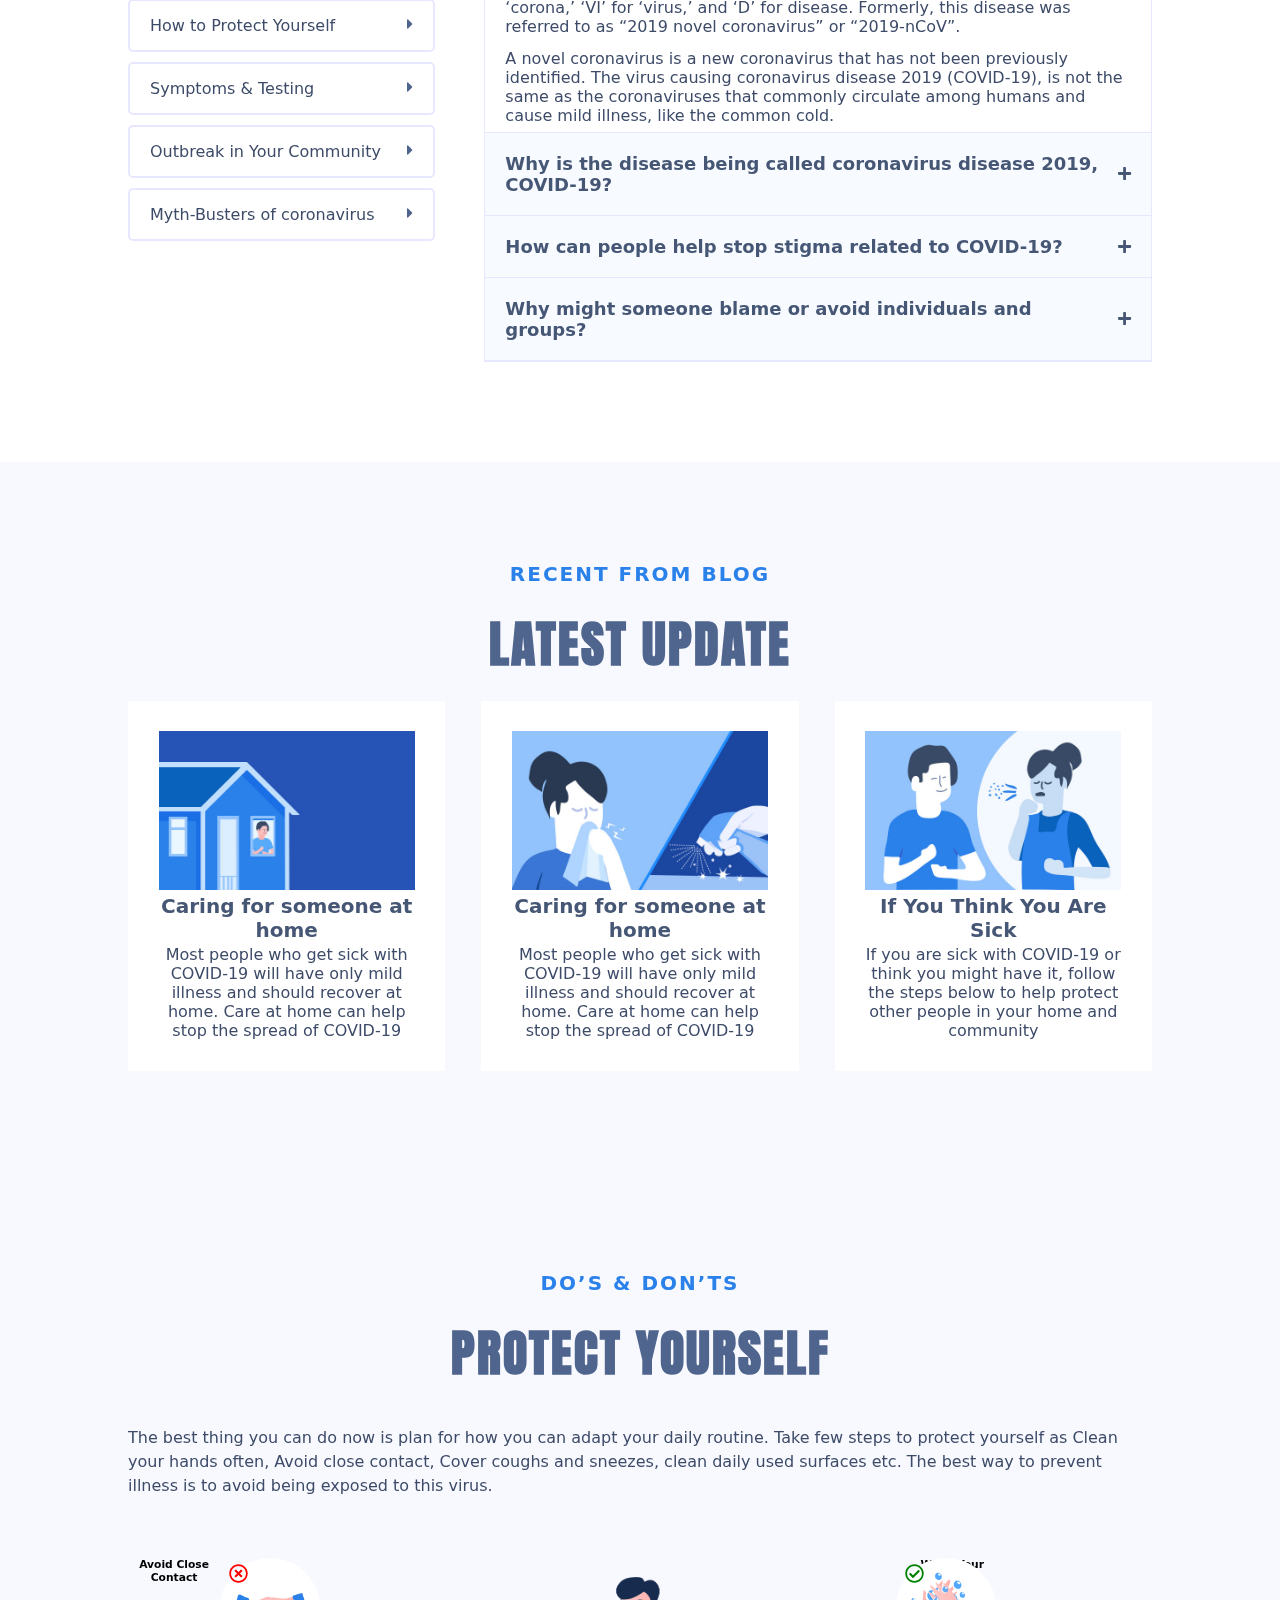
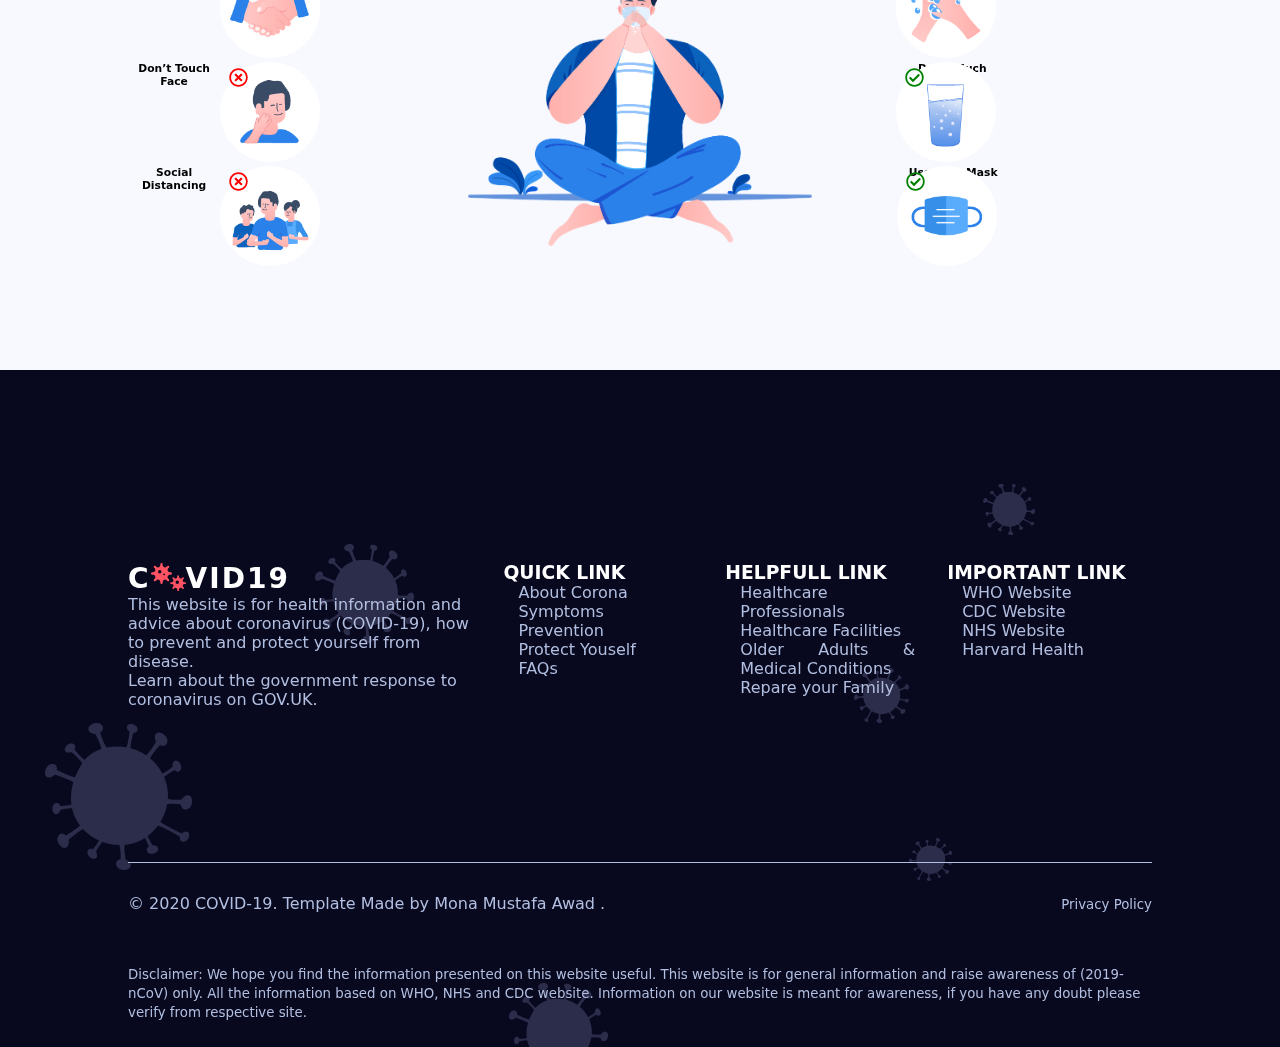
==== commit d2d30c0e: "final touches v8" ====
--- a/index.html
+++ b/index.html
@@ -347,22 +347,22 @@
                         and water for at least 20 seconds.
                     </p>
                 </div>
-                <div class="details col-lg-3">
+                <div class="details ">
                     <img src="Images/advice-b.png">
                     <h6>Maintain social distancing</h6>
                     <p>Maintain at least 1 metre (3 feet) distance between yourself & anyone who is coughing or
                         sneezing. If you are too close, get chance to infected.
                     </p>
                 </div>
-                <div class="details col-lg-3">
-                    <img src="Images/advice-C.png">
+                <div class="details ">
+                    <img src="Images/advice-c.png">
                     <h6>Avoid touching face</h6>
                     <p>Hands touch many surfaces and can pick up viruses. So, hands can transfer the virus to your eyes,
                         nose or mouth and can make you sick.
                     </p>
                 </div>
                 <div class="details col-lg-3">
-                    <img src="Images/advice-D.png">
+                    <img src="Images/advice-d.png">
                     <h6>Practice respiratory hygiene</h6>
                     <p>Maintain good respiratory hygiene as covering your mouth & nose with your bent elbow or tissue
                         when cough or sneeze.
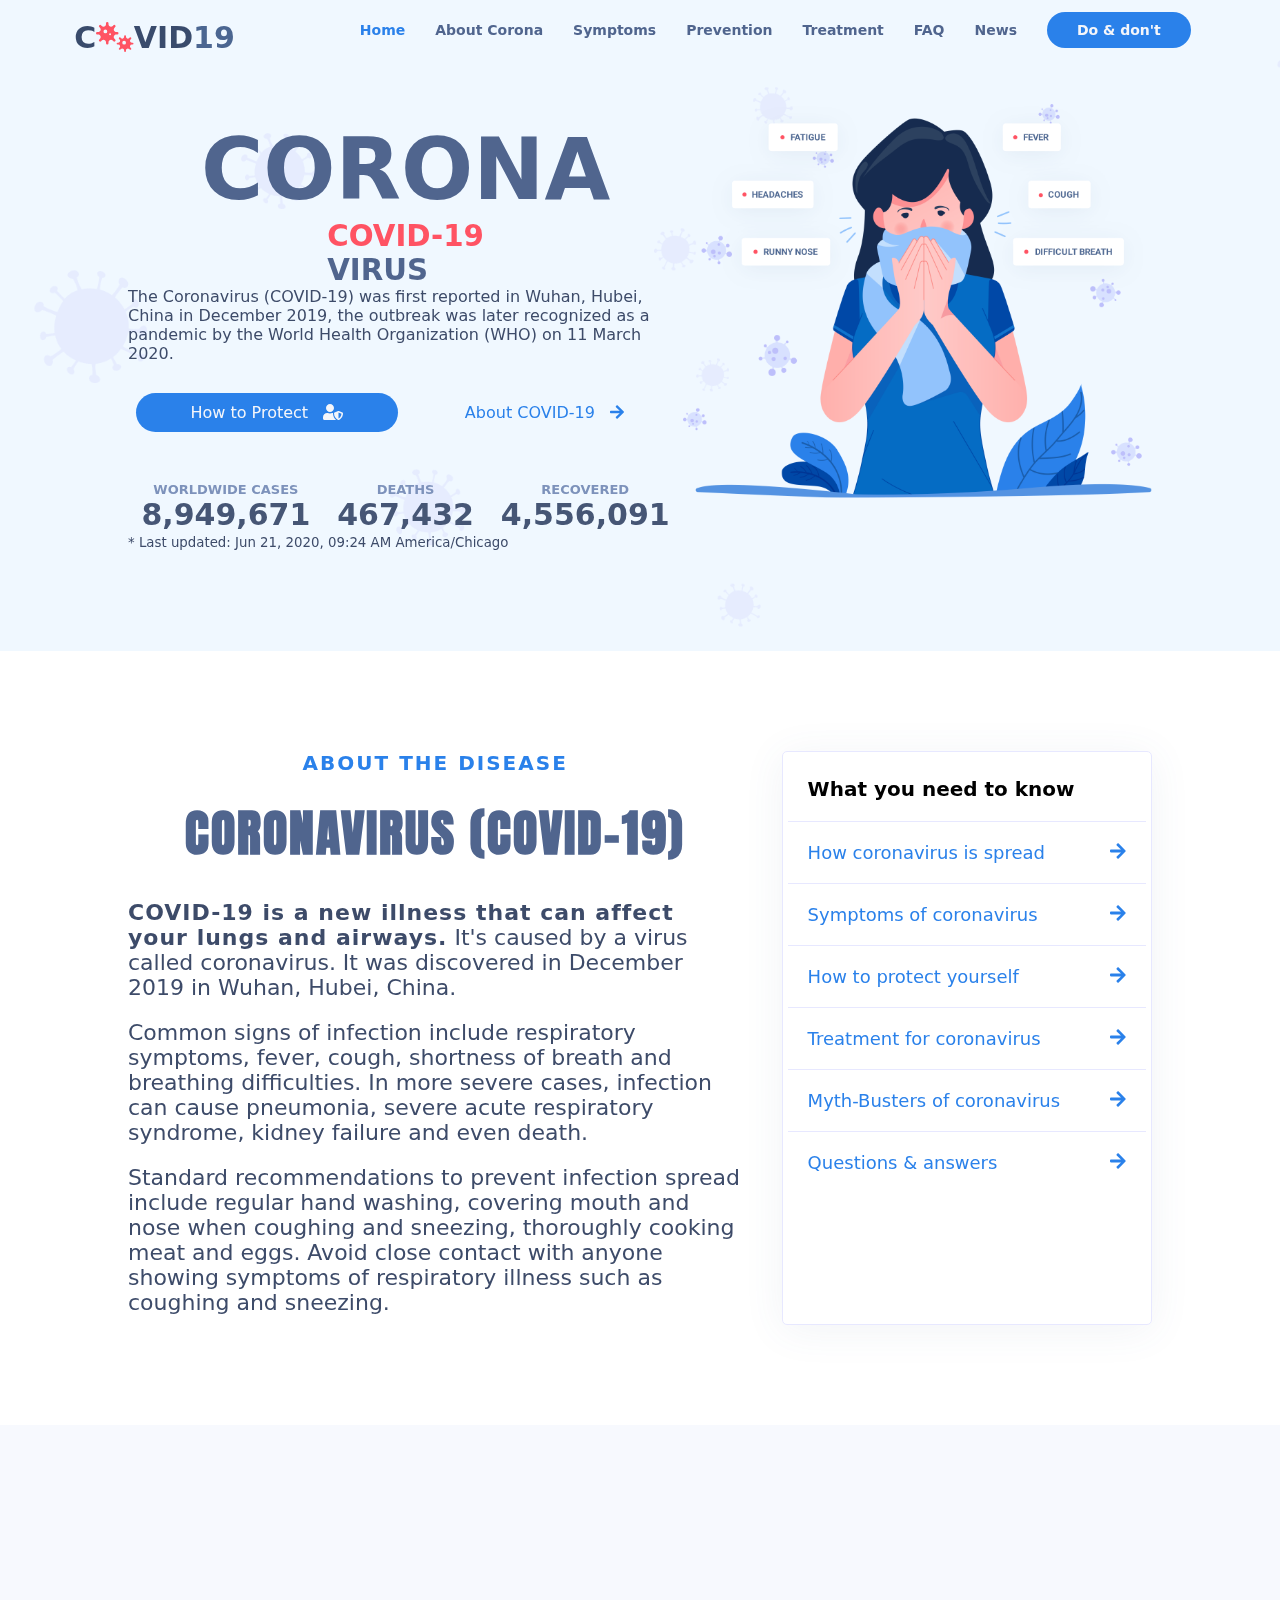
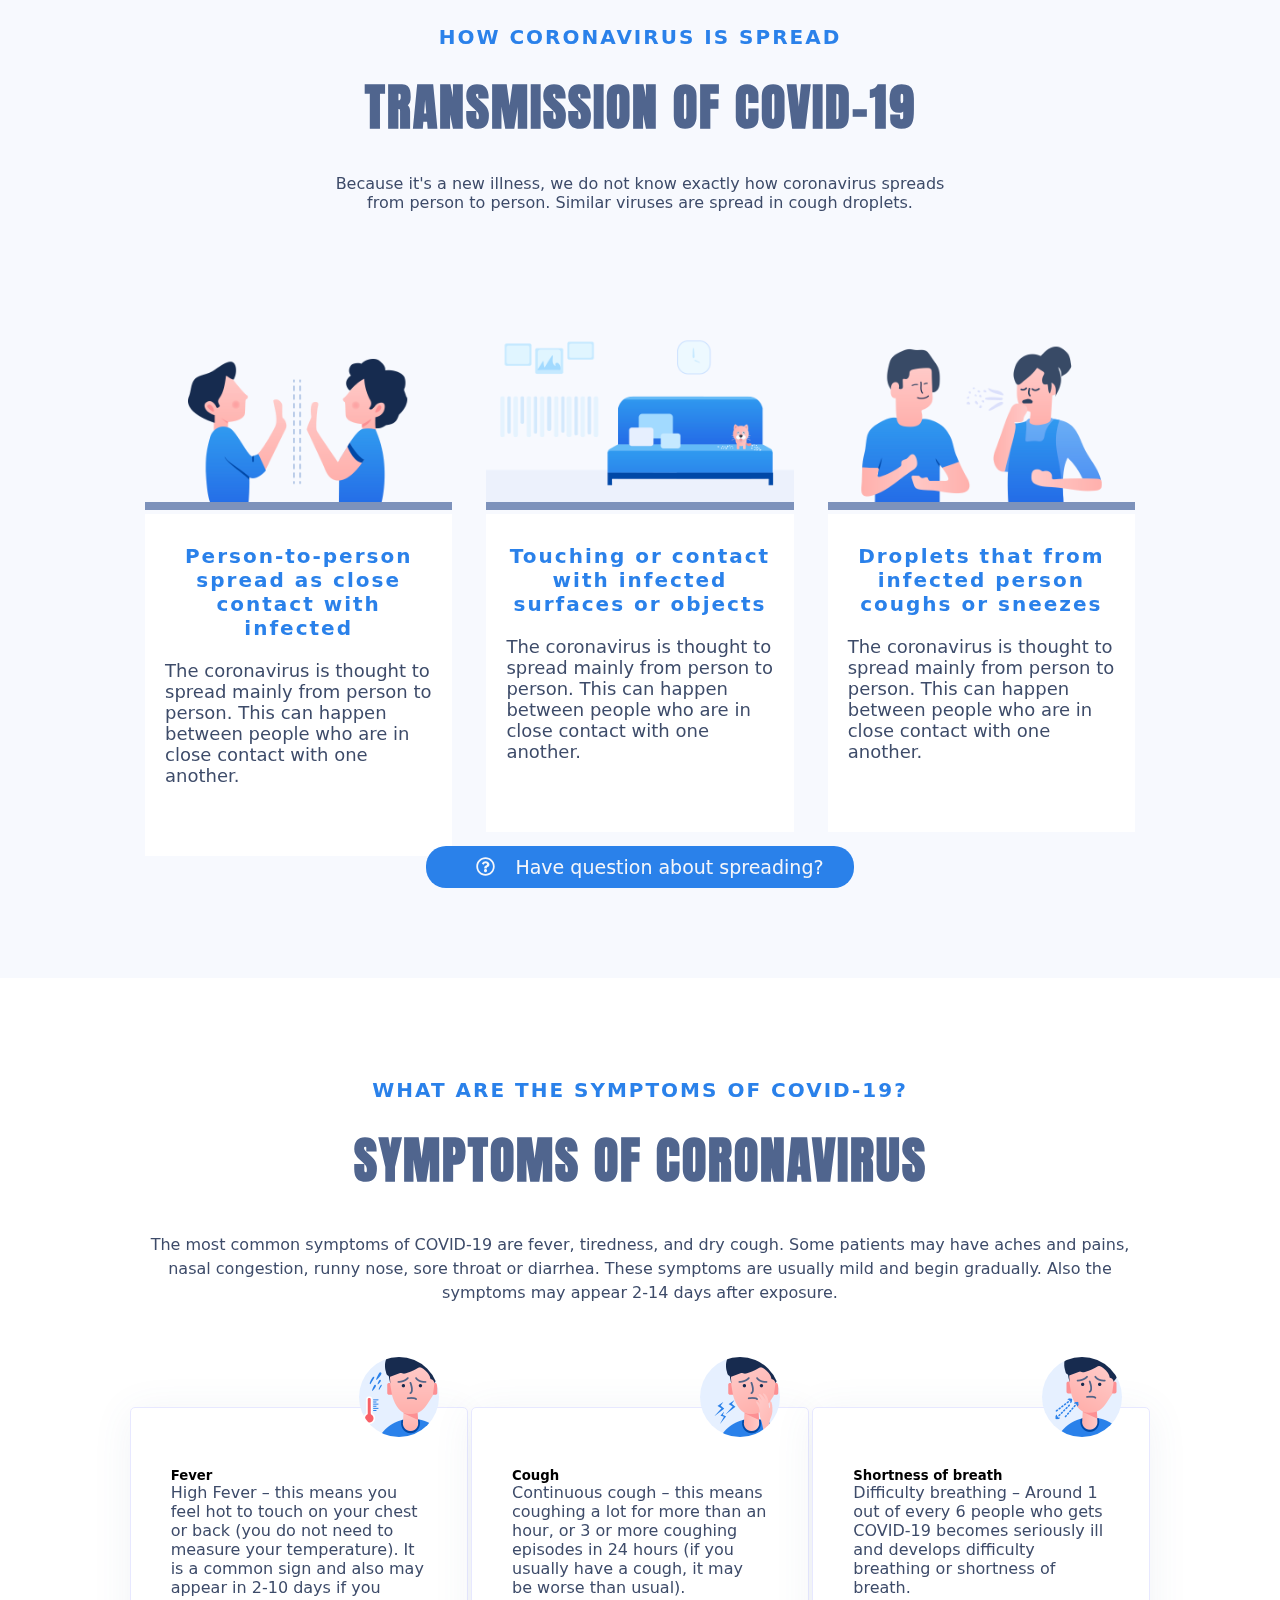
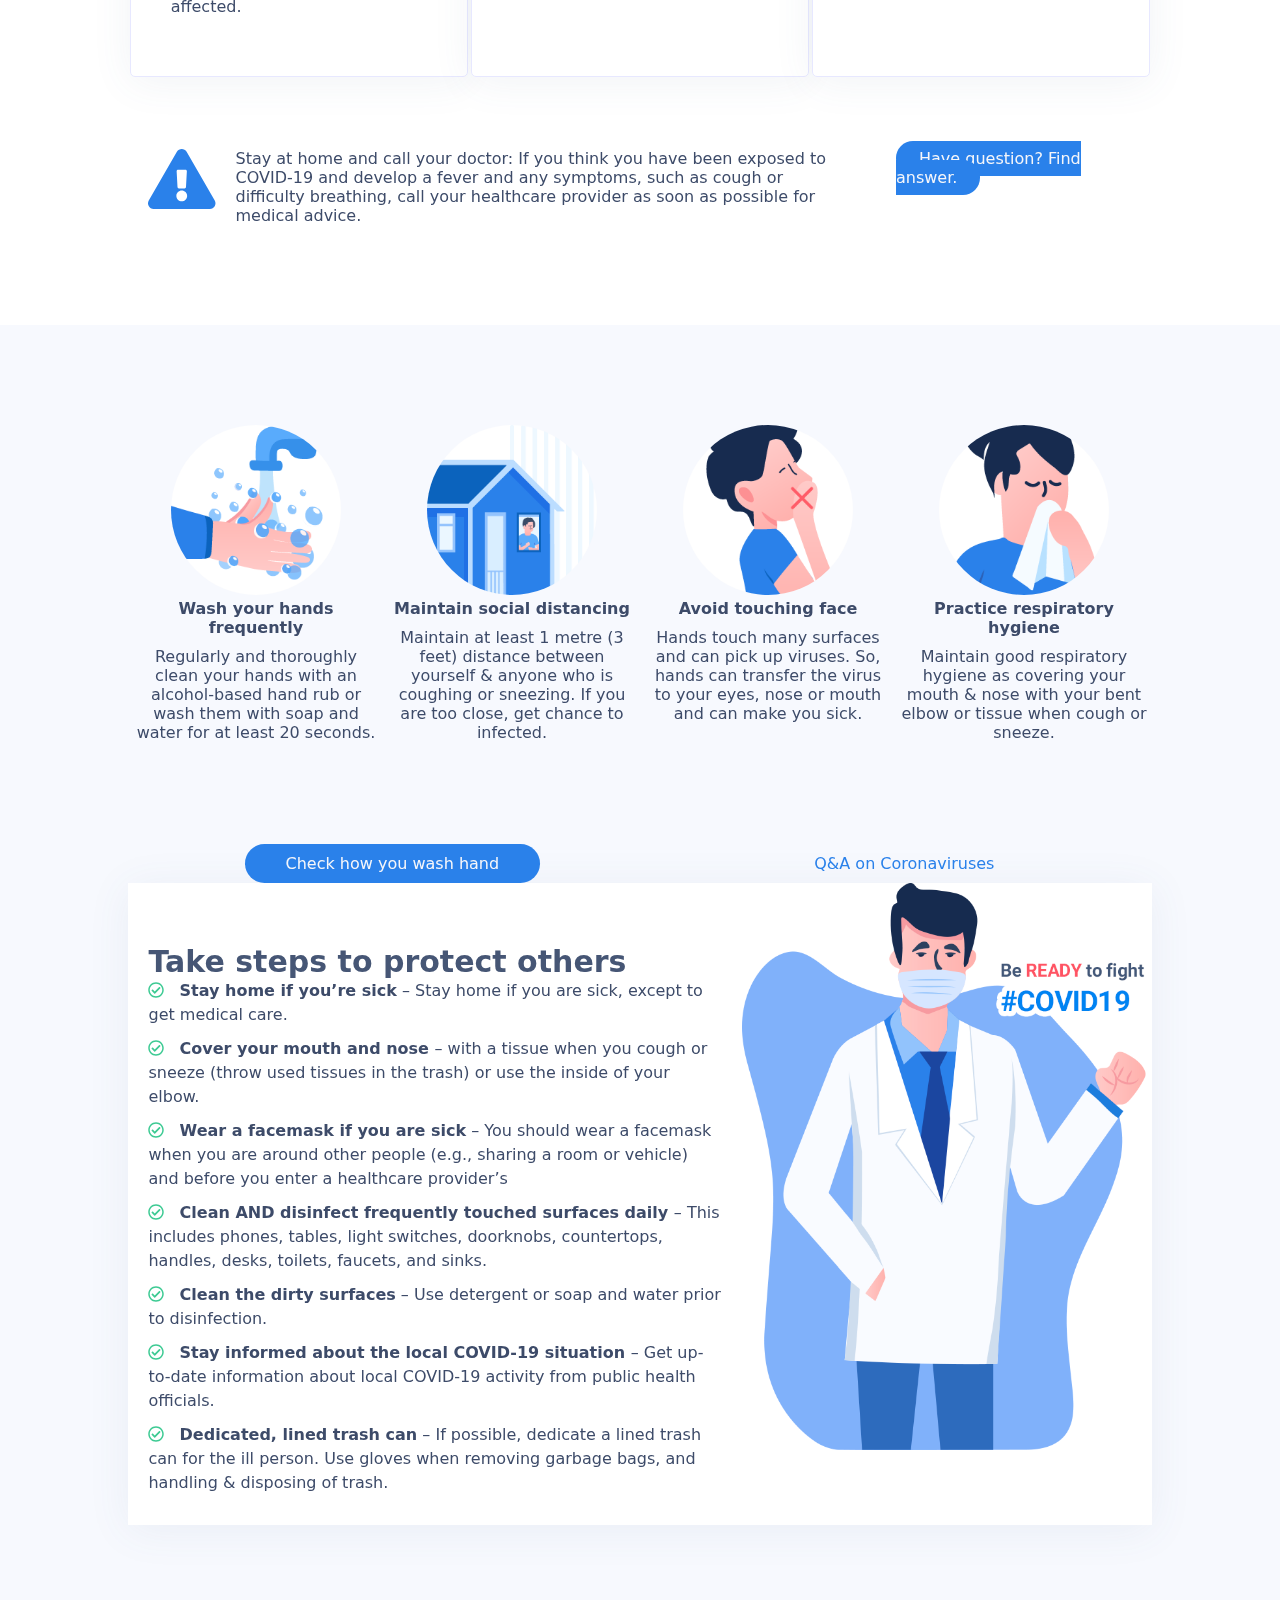
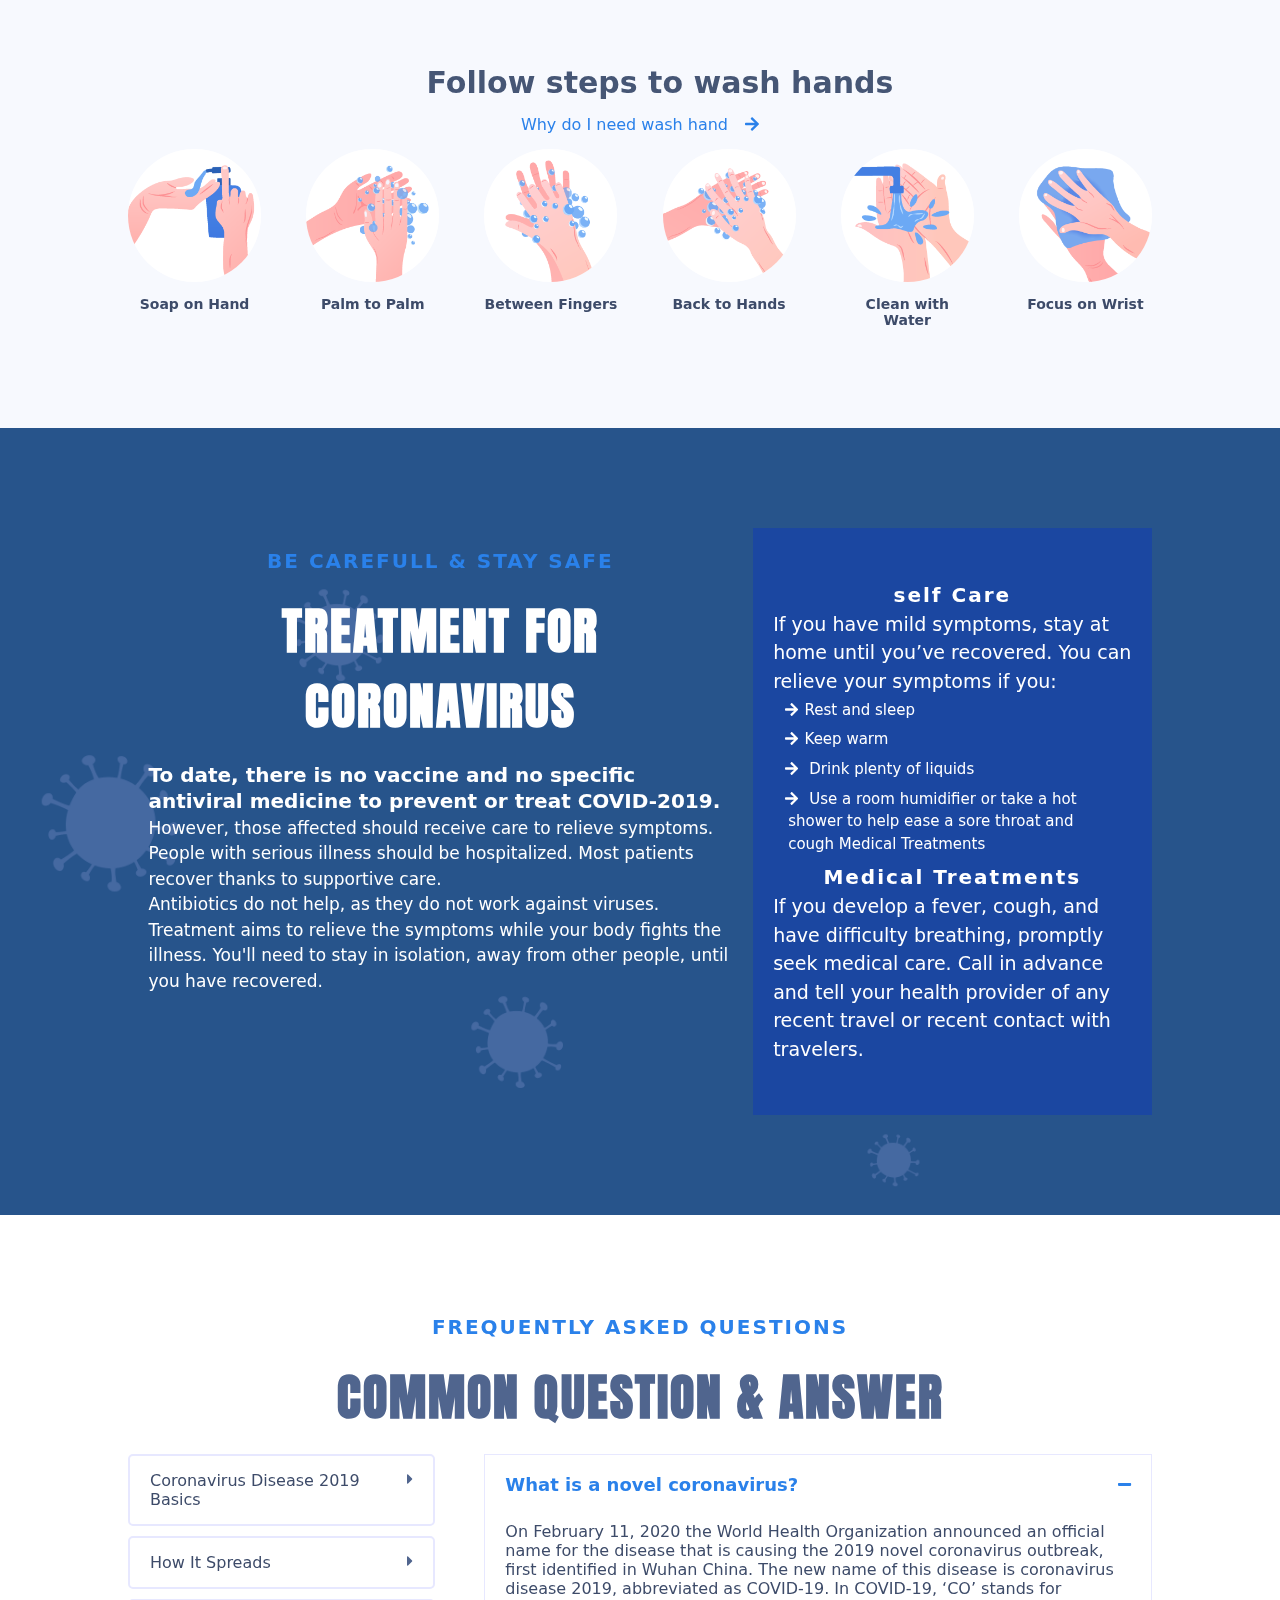
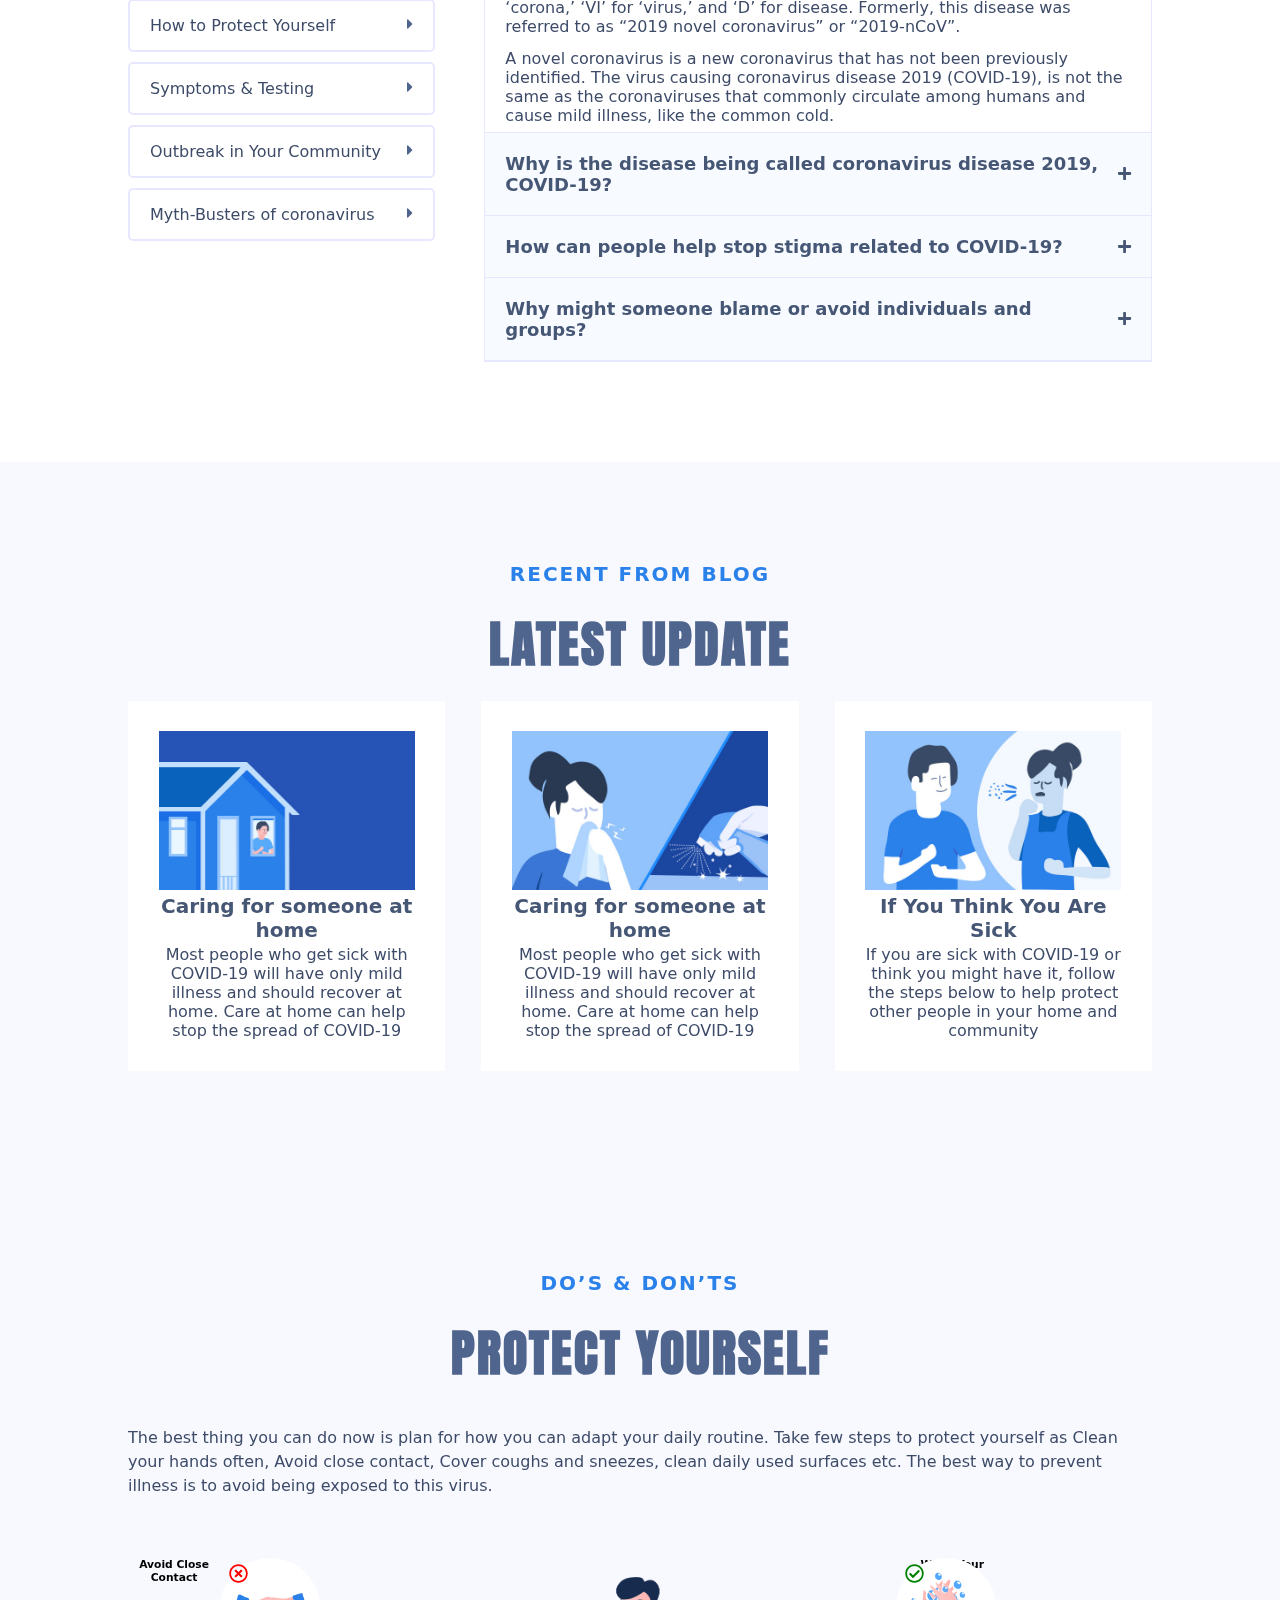
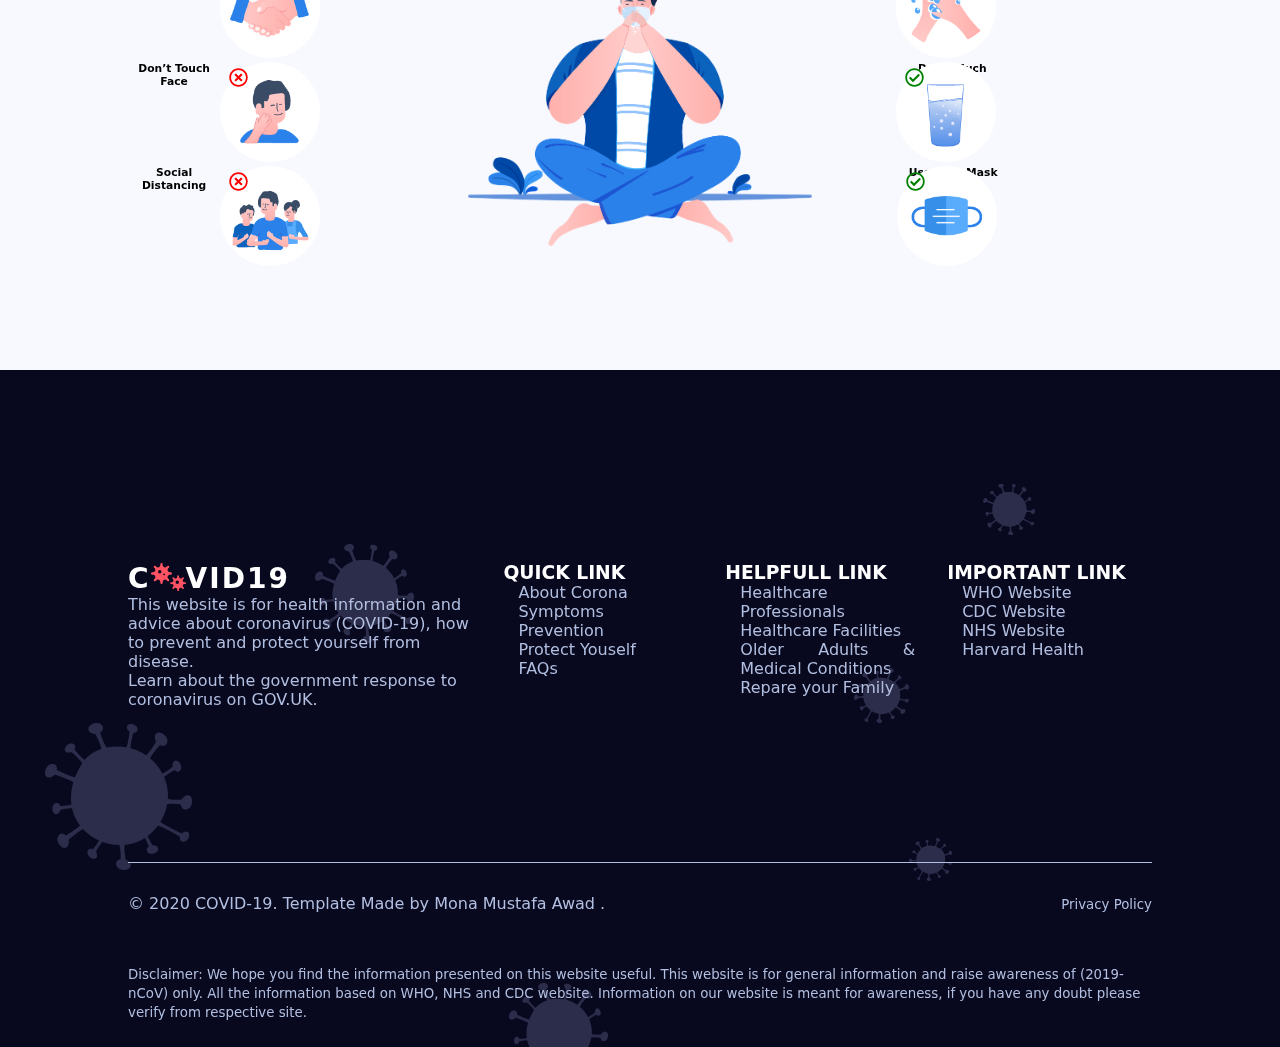
==== commit c960081e: "final touches v9" ====
--- a/index.html
+++ b/index.html
@@ -361,7 +361,7 @@
                         nose or mouth and can make you sick.
                     </p>
                 </div>
-                <div class="details col-lg-3">
+                <div class="details">
                     <img src="Images/advice-d.png">
                     <h6>Practice respiratory hygiene</h6>
                     <p>Maintain good respiratory hygiene as covering your mouth & nose with your bent elbow or tissue
--- a/Css/custom.css
+++ b/Css/custom.css
@@ -618,7 +618,7 @@
 .protectdetails {
     display: flex;
     flex-wrap: wrap;
-    justify-content: space-between;
+    justify-content: space-around;
 }
 
 .protectdetails .details {
